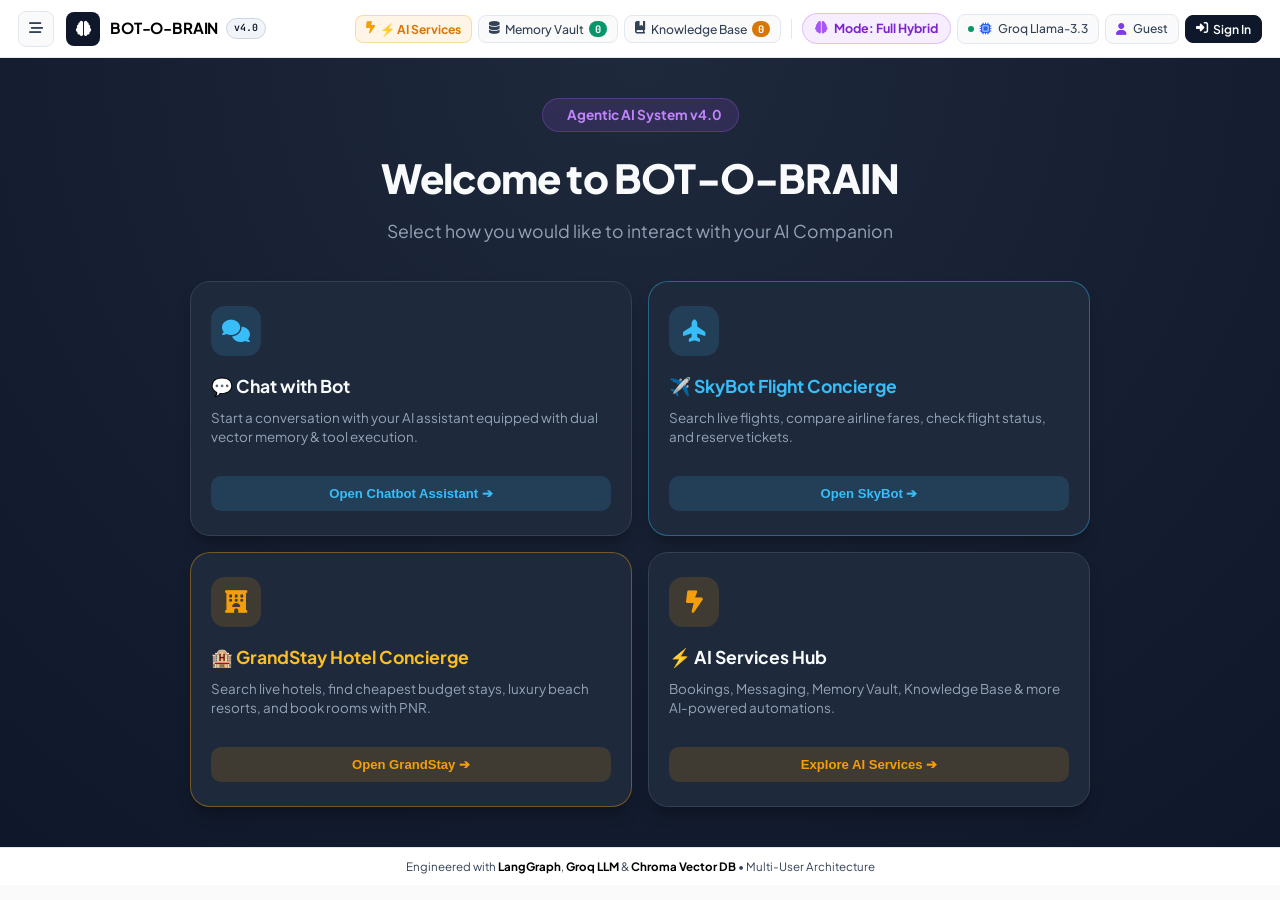
==== static/index.html @ d0cac5ae "Initial commit: BOT-O-BRAIN Stateful Dual-Memory AI & SkyBot Suite" ====
<!DOCTYPE html>
<html lang="en">
<head>
    <meta charset="UTF-8">
    <meta name="viewport" content="width=device-width, initial-scale=1.0">
    <title>BOT-O-BRAIN — AI Memory Companion</title>
    <meta name="description" content="A minimal, stateful AI memory assistant featuring dual-memory vector recall, document RAG knowledge base, and secure multi-user authentication.">
    <!-- Google Fonts: Plus Jakarta Sans & JetBrains Mono -->
    <link rel="preconnect" href="https://fonts.googleapis.com">
    <link rel="preconnect" href="https://fonts.gstatic.com" crossorigin>
    <link href="https://fonts.googleapis.com/css2?family=Inter:wght@300;400;500;600;700;800&family=JetBrains+Mono:wght@400;500;600&family=Plus+Jakarta+Sans:wght@300;400;500;600;700;800&display=swap" rel="stylesheet">
    <!-- FontAwesome Icons -->
    <link rel="stylesheet" href="https://cdnjs.cloudflare.com/ajax/libs/font-awesome/6.5.1/css/all.min.css">
    <!-- Custom CSS -->
    <link rel="stylesheet" href="/static/style.css?v=22.0.0">
</head>

<body>

    <!-- TOP NAVBAR -->
    <header class="navbar" id="navbar">
        <div class="nav-left">
            <button class="nav-icon-btn" id="toggleSidebarBtn" title="Toggle Sidebar">
                <i class="fa-solid fa-bars-staggered"></i>
            </button>
            <div class="logo-group" onclick="showWelcomeHero()" style="cursor: pointer;">
                <div class="logo-icon">
                    <i class="fa-solid fa-brain"></i>
                </div>
                <div class="logo-text">
                    <h1>BOT-O-BRAIN <span class="tag-badge">v4.0</span></h1>
                </div>
            </div>
        </div>

        <div class="nav-controls">
            <button class="nav-btn btn-services" id="toggleServicesBtn" onclick="openServicesModal()" title="AI Services Hub">
                <i class="fa-solid fa-bolt-lightning" style="color: #f59e0b;"></i>
                <span class="nav-btn-label">⚡ AI Services</span>
            </button>

            <button class="nav-btn btn-vault" id="toggleVaultBtn" title="Memory Vault">
                <i class="fa-solid fa-database"></i>
                <span class="nav-btn-label">Memory Vault</span>
                <span class="nav-badge badge-emerald" id="vaultBadge">0</span>
            </button>
            <button class="nav-btn btn-rag" id="toggleRagBtn" title="Knowledge Base">
                <i class="fa-solid fa-book-bookmark"></i>
                <span class="nav-btn-label">Knowledge Base</span>
                <span class="nav-badge badge-amber" id="ragBadge">0</span>
            </button>


            <div class="nav-separator"></div>

            <!-- Chat Mode Selector Chip -->
            <div class="mode-toggle-chip" id="modeToggleChip" onclick="toggleChatMode()" title="Click to cycle Chat Mode (Full Hybrid vs Pure Memory vs RAG DB)">
                <i class="fa-solid fa-brain" id="modeIcon" style="color: #a855f7;"></i>
                <span id="modeLabel">Mode: Full Hybrid</span>
            </div>


            <div class="model-chip" id="modelChip">
                <span class="pulse-dot"></span>
                <i class="fa-solid fa-microchip"></i>
                <span id="modelName">Groq Llama-3.3</span>
            </div>


            <!-- User Auth Controls -->
            <div class="user-chip" id="userPill">
                <i class="fa-solid fa-user"></i>
                <span id="usernameDisplay">Guest</span>
            </div>
            <button class="nav-btn nav-btn-accent" id="authBtn" title="Sign In">
                <i class="fa-solid fa-right-to-bracket"></i>
                <span class="nav-btn-label">Sign In</span>
            </button>
            <button class="nav-btn nav-btn-danger hidden" id="logoutBtn" title="Sign Out">
                <i class="fa-solid fa-right-from-bracket"></i>
                <span class="nav-btn-label">Sign Out</span>
            </button>
        </div>
    </header>

    <!-- WELCOME LANDING HUB HERO (DEFAULT HOME PAGE) -->
    <div class="welcome-hero-container" id="welcomeHero">
        <div class="welcome-hero-card">
            <div class="welcome-badge">
                <i class="fa-solid fa-sparkles"></i> Agentic AI System v4.0
            </div>
            <h1>Welcome to BOT-O-BRAIN</h1>
            <p>Select how you would like to interact with your AI Companion</p>

            <div class="hero-options-grid">
                <!-- Option 1: Chat with Bot -->
                <div class="hero-option-card hero-card-chat" onclick="openChatSection()">
                    <div class="hero-card-icon">
                        <i class="fa-solid fa-comments"></i>
                    </div>
                    <h3>💬 Chat with Bot</h3>
                    <p>Start a conversation with your AI assistant equipped with dual vector memory &amp; tool execution.</p>
                    <button type="button" class="btn-hero-action btn-hero-chat" onclick="event.stopPropagation(); openChatSection();">Open Chatbot Assistant ➔</button>
                </div>

                <!-- Option 2: SkyBot Flight Concierge -->
                <div class="hero-option-card hero-card-sky" style="border-color: rgba(56, 189, 248, 0.4);" onclick="openFlightBot()">
                    <div class="hero-card-icon" style="background: rgba(56, 189, 248, 0.15); color: #38bdf8;">
                        <i class="fa-solid fa-plane-up"></i>
                    </div>
                    <h3 style="color: #38bdf8;">✈️ SkyBot Flight Concierge</h3>
                    <p>Search live flights, compare airline fares, check flight status, and reserve tickets.</p>
                    <button type="button" class="btn-hero-action" style="background: rgba(56, 189, 248, 0.15); color: #38bdf8;" onclick="event.stopPropagation(); openFlightBot();">Open SkyBot ➔</button>
                </div>

                <!-- Option 3: GrandStay Hotel Concierge -->
                <div class="hero-option-card hero-card-hotel" style="border-color: rgba(245, 158, 11, 0.4);" onclick="openHotelBot()">
                    <div class="hero-card-icon" style="background: rgba(245, 158, 11, 0.15); color: #f59e0b;">
                        <i class="fa-solid fa-hotel"></i>
                    </div>
                    <h3 style="color: #fbbf24;">🏨 GrandStay Hotel Concierge</h3>
                    <p>Search live hotels, find cheapest budget stays, luxury beach resorts, and book rooms with PNR.</p>
                    <button type="button" class="btn-hero-action" style="background: rgba(245, 158, 11, 0.15); color: #f59e0b;" onclick="event.stopPropagation(); openHotelBot();">Open GrandStay ➔</button>
                </div>

                <!-- Option 4: AI Services Hub -->
                <div class="hero-option-card hero-card-services" onclick="openServicesModal()">
                    <div class="hero-card-icon">
                        <i class="fa-solid fa-bolt-lightning"></i>
                    </div>
                    <h3>⚡ AI Services Hub</h3>
                    <p>Bookings, Messaging, Memory Vault, Knowledge Base &amp; more AI-powered automations.</p>
                    <button type="button" class="btn-hero-action btn-hero-services" onclick="event.stopPropagation(); openServicesModal();">Explore AI Services ➔</button>
                </div>

            </div>
        </div>
    </div>

    <!-- MAIN APP LAYOUT (Initially hidden until a view is opened) -->
    <div class="app-layout hidden" id="appLayout">




        <!-- LEFT SIDEBAR -->
        <aside class="sidebar" id="chatSidebar">
            <div class="sidebar-header">
                <button class="btn-new-chat" id="newChatSidebarBtn">
                    <i class="fa-solid fa-plus"></i> New Chat
                </button>
            </div>

            <div class="sidebar-search">
                <i class="fa-solid fa-magnifying-glass"></i>
                <input type="text" id="sessionSearchInput" placeholder="Search conversations...">
            </div>

            <div class="session-history-list" id="sessionHistoryList">
                <div class="history-group" id="groupToday">
                    <div class="group-label">Today</div>
                    <div class="group-items" id="itemsToday"></div>
                </div>
                <div class="history-group" id="groupYesterday">
                    <div class="group-label">Yesterday</div>
                    <div class="group-items" id="itemsYesterday"></div>
                </div>
                <div class="history-group" id="groupPrevious7">
                    <div class="group-label">Previous 7 Days</div>
                    <div class="group-items" id="itemsPrevious7"></div>
                </div>
                <div class="history-group" id="groupOlder">
                    <div class="group-label">Older</div>
                    <div class="group-items" id="itemsOlder"></div>
                </div>

                <div class="empty-history hidden" id="emptyHistory">
                    <i class="fa-regular fa-comments"></i>
                    <p>No chat history</p>
                </div>
            </div>
        </aside>

        <!-- MAIN DASHBOARD -->
        <main class="dashboard-grid chat-hero-mode" id="dashboardGrid">

            <!-- MAIN CHAT CARD -->
            <section class="card chat-card" style="position: relative; overflow: hidden;">
                <div class="card-header">

                    <div class="header-left">
                        <div class="mascot-avatar" id="mascotAvatar">
                            <span id="mascotFace"><i class="fa-solid fa-robot"></i></span>
                        </div>
                        <div class="mascot-info">
                            <h2 id="currentChatTitle">New Chat <span class="status-dot"></span></h2>
                            <p id="mascotStatus">Ready to assist</p>
                        </div>
                    </div>
                    <div class="header-actions">
                        <button class="header-pill-btn pill-emerald" id="quickVaultBtn">
                            <i class="fa-solid fa-database"></i> <span id="quickVaultCount">0</span> memories
                        </button>
                        <button class="header-pill-btn pill-purple" id="quickFlowBtn">
                            <i class="fa-solid fa-route"></i> Pipeline
                        </button>
                        <div class="header-thread-id">
                            <span id="threadIdDisplay">session-new</span>
                        </div>
                    </div>
                </div>

                <!-- MESSAGES CONTAINER -->
                <div class="chat-messages" id="chatMessages">

                    <div class="messages-inner" id="messagesInner">
                        <div class="msg bot-msg animate-in">
                            <div class="msg-avatar"><i class="fa-solid fa-robot"></i></div>
                            <div class="msg-bubble">
                                <span class="speaker-name">BOT-O-BRAIN</span>
                                <p>Welcome! I'm your AI companion with <strong>persistent dual-memory</strong>. Share facts, upload documents, or ask questions — I'll remember context across sessions.</p>
                                <small class="hint-text"><i class="fa-solid fa-shield-halved"></i> Sign in to unlock private multi-tenant memory vault isolation.</small>
                            </div>
                        </div>
                    </div>
                </div>

                <!-- QUICK PROMPTS -->
                <div class="quick-prompts">
                    <div class="quick-prompts-inner">
                        <span class="prompt-chip chip-emerald" data-prompt="Hi! My name is Priyanshu, I am 22 years old."><i class="fa-solid fa-user"></i> Tell me your name</span>
                        <span class="prompt-chip chip-purple" data-prompt="My goal is to become a software architect!"><i class="fa-solid fa-bullseye"></i> Share a career goal</span>
                        <span class="prompt-chip chip-amber" data-prompt="What are all the facts you remember about me?"><i class="fa-solid fa-brain"></i> What do you remember?</span>
                    </div>
                </div>

                <!-- CHAT INPUT FORM -->
                <form class="chat-input-form" id="chatForm">
                    <input type="file" id="fileInput" accept="image/*,.pdf,.txt,.md,.csv,.json,.py" class="hidden">
                    <div class="attachment-preview-bar hidden" id="attachmentPreviewBar"></div>
                    <div class="chat-input-inner">
                        <div class="input-box-wrapper">
                            <button type="button" class="btn-attach" id="attachBtn" title="Attach image or document">
                                <i class="fa-solid fa-paperclip"></i>
                            </button>
                            <textarea id="userInput" placeholder="Ask anything or share facts to remember..." rows="1" autocomplete="off"></textarea>
                            <button type="submit" class="btn-send" id="sendBtn" title="Send message">
                                <i class="fa-solid fa-arrow-up"></i>
                            </button>
                        </div>
                    </div>
                </form>
            </section>

            <!-- PANEL 1: MEMORY VAULT -->
            <section class="card vault-card panel-drawer hidden" id="vaultPanel">
                <div class="card-header border-bottom">
                    <div class="title-with-icon">
                        <span class="header-icon icon-emerald"><i class="fa-solid fa-database"></i></span>
                        <div>
                            <h2>Memory Vault</h2>
                            <p>Vector stored user facts (Chroma DB)</p>
                        </div>
                    </div>
                    <div class="panel-header-right">
                        <div class="badge-count count-emerald" id="memoryCountBadge">0 Facts</div>
                        <button class="close-panel-btn" id="closeVaultBtn" title="Close">
                            <i class="fa-solid fa-xmark"></i>
                        </button>
                    </div>
                </div>

                <div class="add-memory-box">
                    <input type="text" id="customMemoryInput" placeholder="Add fact manually (e.g. 'Likes Python & FastAPI')...">
                    <button class="btn-action btn-action-emerald" id="addMemoryBtn">
                        <i class="fa-solid fa-plus"></i> Add Fact
                    </button>
                </div>

                <div class="search-bar">
                    <i class="fa-solid fa-magnifying-glass"></i>
                    <input type="text" id="memorySearchInput" placeholder="Search memories...">
                </div>

                <div class="memory-grid" id="memoryGrid">
                    <div class="empty-state">
                        <div class="empty-icon"><i class="fa-solid fa-folder-open"></i></div>
                        <p>No saved memories</p>
                        <small>Chat with the bot to automatically store long-term facts.</small>
                    </div>
                </div>
            </section>

            <!-- PANEL 2: PIPELINE FLOW -->
            <section class="card flow-card panel-drawer hidden" id="flowPanel">
                <div class="card-header border-bottom">
                    <div class="title-with-icon">
                        <span class="header-icon icon-purple"><i class="fa-solid fa-route"></i></span>
                        <div>
                            <h2>LangGraph Pipeline</h2>
                            <p>Execution turn-by-turn workflow</p>
                        </div>
                    </div>
                    <button class="close-panel-btn" id="closeFlowBtn" title="Close">
                        <i class="fa-solid fa-xmark"></i>
                    </button>
                </div>

                <div class="flow-pipeline" id="flowPipeline">
                    <div class="flow-step" id="step1">
                        <div class="step-badge">01</div>
                        <div class="step-content">
                            <div class="step-icon"><i class="fa-solid fa-terminal"></i></div>
                            <div class="step-text">
                                <h3>User Input</h3>
                                <p>Captures prompt and attachments</p>
                            </div>
                        </div>
                    </div>
                    <div class="flow-connector"><div class="connector-line"></div></div>

                    <div class="flow-step" id="step2">
                        <div class="step-badge">02</div>
                        <div class="step-content">
                            <div class="step-icon"><i class="fa-solid fa-magnifying-glass"></i></div>
                            <div class="step-text">
                                <h3>Chroma Vector Search</h3>
                                <p>Similarity retrieval (top k=4)</p>
                            </div>
                        </div>
                        <div class="step-pill hidden" id="retrievedPill">
                            <i class="fa-solid fa-brain"></i> <span id="retrievedText">0 memories recalled</span>
                        </div>
                    </div>
                    <div class="flow-connector"><div class="connector-line"></div></div>

                    <div class="flow-step" id="step3">
                        <div class="step-badge">03</div>
                        <div class="step-content">
                            <div class="step-icon"><i class="fa-solid fa-microchip"></i></div>
                            <div class="step-text">
                                <h3>LLM Synthesis</h3>
                                <p>Context-enhanced response output</p>
                            </div>
                        </div>
                    </div>
                    <div class="flow-connector"><div class="connector-line"></div></div>

                    <div class="flow-step" id="step4">
                        <div class="step-badge">04</div>
                        <div class="step-content">
                            <div class="step-icon"><i class="fa-solid fa-floppy-disk"></i></div>
                            <div class="step-text">
                                <h3>Extract & Save Facts</h3>
                                <p>Persists extracted user facts</p>
                            </div>
                        </div>
                        <div class="step-pill hidden" id="extractedPill">
                            <i class="fa-solid fa-sparkles"></i> <span id="extractedText">0 facts saved</span>
                        </div>
                    </div>
                </div>
            </section>

            <!-- PANEL 3: RAG KNOWLEDGE BASE -->
            <section class="card rag-card panel-drawer hidden" id="ragPanel">
                <div class="card-header border-bottom">
                    <div class="title-with-icon">
                        <span class="header-icon icon-amber"><i class="fa-solid fa-book-bookmark"></i></span>
                        <div>
                            <h2>Knowledge Base RAG</h2>
                            <p>Ingest PDFs, text files & datasets</p>
                        </div>
                    </div>
                    <div class="panel-header-right">
                        <div class="badge-count count-amber" id="ragChunkBadge">0 Files</div>
                        <button class="close-panel-btn" id="closeRagBtn" title="Close">
                            <i class="fa-solid fa-xmark"></i>
                        </button>
                    </div>
                </div>

                <div class="rag-drop-box" id="ragDropBox">
                    <input type="file" id="ragFileInput" accept=".pdf,.txt,.csv,.md,.json,.py,.docx" multiple class="hidden">
                    <i class="fa-solid fa-cloud-arrow-up light-upload-icon"></i>
                    <p><strong>Upload Knowledge Files</strong></p>
                    <small>Supports PDFs, TXT, CSV, Markdown, Code & Datasets</small>
                </div>

                <div class="search-bar">
                    <i class="fa-solid fa-magnifying-glass"></i>
                    <input type="text" id="ragSearchInput" placeholder="Search ingested files...">
                </div>

                <div class="memory-list rag-doc-list" id="ragDocList">
                    <div class="empty-state"><p>No knowledge base files ingested yet.</p></div>
                </div>
            </section>

        </main>
    </div>

    <!-- ============================================================
         SKYBOT — Standalone Flight AI Assistant.
         This is a dedicated service view under AI Services, entirely
         separate from the general chatbot above: its own sidebar, its
         own message list, its own session — never the same DOM/state
         as "Chat with Bot".
         ============================================================ -->
    <div class="app-layout hidden" id="skyBotLayout">

        <!-- SKYBOT SIDEBAR -->
        <aside class="sidebar sky-sidebar-standalone" id="skySidebar">
            <div class="sidebar-header">
                <button class="btn-new-chat" id="skyNewSearchBtn">
                    <i class="fa-solid fa-plus"></i> New Search
                </button>
            </div>

            <div class="sky-sidebar-flight" id="skySidebarContent">
                <div class="sky-sidebar-heading"><i class="fa-solid fa-clock-rotate-left"></i> Recent Searches</div>
                <div class="sky-recent-list" id="skyRecentSearches">
                    <div class="sky-empty-mini">No recent searches yet</div>
                </div>

                <div class="sky-sidebar-heading"><i class="fa-solid fa-star"></i> Popular Destinations</div>
                <div class="sky-dest-grid" id="skyPopularDest">
                    <div class="sky-dest-chip" data-orig="Delhi" data-dest="Goa"><i class="fa-solid fa-umbrella-beach"></i> Goa</div>
                    <div class="sky-dest-chip" data-orig="Delhi" data-dest="Bengaluru"><i class="fa-solid fa-city"></i> Bengaluru</div>
                    <div class="sky-dest-chip" data-orig="Mumbai" data-dest="Jaipur"><i class="fa-solid fa-chess-rook"></i> Jaipur</div>
                    <div class="sky-dest-chip" data-orig="Delhi" data-dest="Kolkata"><i class="fa-solid fa-landmark"></i> Kolkata</div>
                </div>

                <div class="sky-sidebar-heading"><i class="fa-solid fa-thumbtack"></i> Pinned Flights</div>
                <div class="sky-pinned-list" id="skyPinnedFlights">
                    <div class="sky-empty-mini">Pin a flight from search results</div>
                </div>
            </div>
        </aside>

        <!-- SKYBOT MAIN PANEL -->
        <main class="dashboard-grid chat-hero-mode">
            <section class="card chat-card sky-standalone-card" style="position: relative; overflow: hidden;">

                <div class="card-header">
                    <div class="header-left">
                        <div class="mascot-avatar sky-mascot-avatar">
                            <i class="fa-solid fa-plane-up"></i>
                        </div>
                        <div class="mascot-info">
                            <h2>SkyBot <span class="status-dot"></span></h2>
                            <p>Live Flight Radar &amp; Google Flights Search Active</p>
                        </div>
                    </div>
                    <div class="header-actions">
                        <button class="header-pill-btn" onclick="window.closeSkyBot();">
                            <i class="fa-solid fa-arrow-left"></i> Main Hub
                        </button>
                    </div>
                </div>

                <!-- SKYBOT COCKPIT — search panel, quick actions -->
                <div class="sky-cockpit" id="skyCockpitPanel">
                    <div class="sky-bg-fx">
                        <div class="sky-cloud c1"><i class="fa-solid fa-cloud"></i></div>
                        <div class="sky-cloud c2"><i class="fa-solid fa-cloud"></i></div>
                    </div>

                    <div class="sky-topbar">
                        <button type="button" class="sky-hub-btn" id="skyCollapseToggleBtn" title="Collapse / expand cockpit" onclick="window.toggleSkyCockpit()">
                            <i class="fa-solid fa-chevron-up" id="skyCollapseIcon"></i>
                        </button>
                    </div>

                    <div class="sky-title-block">
                        <h1><i class="fa-solid fa-plane-up"></i> SKYBOT</h1>
                        <p class="sky-role">AI Flight Concierge</p>
                        <p class="sky-tagline">"Powered by Live Google Flights"</p>
                    </div>

                    <div class="sky-search-panel">
                        <div class="sky-search-row">
                            <div class="sky-field">
                                <label>FROM</label>
                                <div class="sky-input-group">
                                    <i class="fa-solid fa-plane-departure"></i>
                                    <input type="text" id="fbOrigin" list="skyAirportList" placeholder="Delhi" value="Delhi">
                                </div>
                            </div>

                            <button type="button" class="sky-swap-btn" id="skySwapBtn" title="Swap origin & destination">
                                <i class="fa-solid fa-right-left"></i>
                            </button>

                            <div class="sky-field">
                                <label>TO</label>
                                <div class="sky-input-group">
                                    <i class="fa-solid fa-plane-arrival"></i>
                                    <input type="text" id="fbDest" list="skyAirportList" placeholder="Mumbai" value="Mumbai">
                                </div>
                            </div>

                            <div class="sky-field sky-field-date">
                                <label>DATE</label>
                                <div class="sky-input-group">
                                    <i class="fa-solid fa-calendar-days"></i>
                                    <input type="date" id="fbDate" value="2026-07-26">
                                </div>
                            </div>

                            <div class="sky-field sky-field-tiny">
                                <label>PASSENGERS</label>
                                <div class="sky-input-group">
                                    <i class="fa-solid fa-user-group"></i>
                                    <input type="number" id="fbPax" min="1" max="9" value="1">
                                </div>
                            </div>

                            <div class="sky-field sky-field-narrow">
                                <label>CLASS</label>
                                <div class="sky-input-group">
                                    <i class="fa-solid fa-chair"></i>
                                    <select id="fbClass">
                                        <option value="Economy">Economy</option>
                                        <option value="Business">Business</option>
                                        <option value="First">First</option>
                                    </select>
                                </div>
                            </div>

                            <button type="button" class="btn-search-flights-premium" id="skySearchBtn" onclick="runRouteSearchWidget()">
                                <i class="fa-solid fa-paper-plane"></i> Search Flights
                            </button>
                        </div>

                        <datalist id="skyAirportList">
                            <option value="Delhi"><option value="Mumbai"><option value="Bengaluru">
                            <option value="Goa"><option value="Hyderabad"><option value="Kolkata">
                            <option value="Chennai"><option value="Pune"><option value="Jaipur"><option value="Ahmedabad">
                        </datalist>
                    </div>

                    <div class="sky-quick-actions-row" id="skyQuickActionsRow">
                        <div class="sky-action-card" onclick="window.runRouteSearchWidget()"><div class="sky-action-card-icon"><i class="fa-solid fa-magnifying-glass"></i></div><span>Search Flights</span></div>
                        <div class="sky-action-card" data-prompt="Help me book a flight ticket"><div class="sky-action-card-icon"><i class="fa-solid fa-ticket"></i></div><span>Book Flight</span></div>
                        <div class="sky-action-card" data-prompt="Check my flight status"><div class="sky-action-card-icon"><i class="fa-solid fa-plane-circle-check"></i></div><span>Flight Status</span></div>
                        <div class="sky-action-card" data-prompt="Check reservation status for my flight PNR"><div class="sky-action-card-icon"><i class="fa-solid fa-barcode"></i></div><span>PNR Status</span></div>
                    </div>
                </div>

                <!-- SKYBOT MESSAGES -->
                <div class="chat-messages" id="skyChatMessages">
                    <div class="messages-inner" id="skyMessagesInner"></div>
                </div>

                <!-- SKYBOT INPUT FORM -->
                <form class="chat-input-form" id="skyChatForm">
                    <div class="chat-input-inner">
                        <div class="input-box-wrapper">
                            <textarea id="skyUserInput" placeholder="Ask SkyBot about flights, fares, or bookings..." rows="1" autocomplete="off"></textarea>
                            <button type="submit" class="btn-send" id="skySendBtn" title="Send message">
                                <i class="fa-solid fa-arrow-up"></i>
                            </button>
                        </div>
                    </div>
                </form>
            </section>
        </main>
    </div>

    <!-- ============================================================
         GRANDSTAY — Standalone Luxury Hotel AI Concierge
         ============================================================ -->
    <div class="app-layout hidden" id="hotelBotLayout">

        <!-- GRANDSTAY SIDEBAR -->
        <aside class="sidebar hotel-sidebar-standalone" id="hotelSidebar">
            <div class="sidebar-header">
                <button class="btn-new-chat hotel-new-btn" id="hotelNewSearchBtn" onclick="window.openHotelBot();">
                    <i class="fa-solid fa-plus"></i> New Hotel Search
                </button>
            </div>

            <div class="sky-sidebar-flight" id="hotelSidebarContent">
                <div class="sky-sidebar-heading" style="color: #f59e0b;"><i class="fa-solid fa-hotel"></i> Featured Cities</div>
                <div class="sky-dest-grid" id="hotelPopularDest">
                    <div class="sky-dest-chip hotel-dest-chip" onclick="window.setHotelCity('Goa')"><i class="fa-solid fa-umbrella-beach"></i> Goa</div>
                    <div class="sky-dest-chip hotel-dest-chip" onclick="window.setHotelCity('Delhi')"><i class="fa-solid fa-landmark"></i> Delhi</div>
                    <div class="sky-dest-chip hotel-dest-chip" onclick="window.setHotelCity('Mumbai')"><i class="fa-solid fa-city"></i> Mumbai</div>
                    <div class="sky-dest-chip hotel-dest-chip" onclick="window.setHotelCity('Jaipur')"><i class="fa-solid fa-chess-rook"></i> Jaipur</div>
                    <div class="sky-dest-chip hotel-dest-chip" onclick="window.setHotelCity('Udaipur')"><i class="fa-solid fa-water"></i> Udaipur</div>
                </div>

                <div class="sky-sidebar-heading" style="color: #f59e0b;"><i class="fa-solid fa-tags"></i> Quick Filters</div>
                <div class="sky-pinned-list">
                    <div class="sky-dest-chip hotel-dest-chip" style="width: 100%; margin-bottom: 6px;" onclick="window.sendHotelPrompt('Show me the cheapest budget hotels in Delhi')">
                        💰 Cheapest Hotels
                    </div>
                    <div class="sky-dest-chip hotel-dest-chip" style="width: 100%; margin-bottom: 6px;" onclick="window.sendHotelPrompt('Show me luxury 5-star resorts in Goa with beach access')">
                        👑 5-Star Beach Resorts
                    </div>
                    <div class="sky-dest-chip hotel-dest-chip" style="width: 100%;" onclick="window.sendHotelPrompt('Check my hotel PNR booking status')">
                        📌 Check Hotel PNR
                    </div>
                </div>
            </div>
        </aside>

        <!-- GRANDSTAY MAIN PANEL -->
        <main class="dashboard-grid chat-hero-mode">
            <section class="card chat-card hotel-standalone-card" style="position: relative; overflow: hidden;">

                <div class="card-header hotel-header-bg">
                    <div class="header-left">
                        <div class="mascot-avatar hotel-mascot-avatar">
                            <i class="fa-solid fa-bell-concierge"></i>
                        </div>
                        <div class="mascot-info">
                            <h2 style="color: #fbbf24;">GrandStay <span class="status-dot"></span></h2>
                            <p>Luxury Hotel Concierge &amp; Room Booking Engine</p>
                        </div>
                    </div>
                    <div class="header-actions">
                        <button class="header-pill-btn hotel-pill-btn" onclick="window.closeHotelBot();">
                            <i class="fa-solid fa-arrow-left"></i> Main Hub
                        </button>
                    </div>
                </div>

                <!-- GRANDSTAY COCKPIT PANEL -->
                <div class="sky-cockpit hotel-cockpit-theme" id="hotelCockpitPanel">
                    <button class="sky-cockpit-toggle" id="hotelCollapseToggleBtn" onclick="window.toggleHotelCockpit()" title="Toggle Search Cockpit">
                        <i class="fa-solid fa-chevron-up" id="hotelCollapseIcon"></i>
                    </button>

                    <div class="sky-title-block">
                        <h1 style="color: #f59e0b;"><i class="fa-solid fa-hotel"></i> GRANDSTAY</h1>
                        <p class="sky-role" style="color: #fbbf24;">AI Luxury Hotel Concierge</p>
                        <p class="sky-tagline">"Live Internet Hotel Search &amp; Room Reservations"</p>
                    </div>


                    <div class="sky-search-panel hotel-search-theme">
                        <div class="sky-search-row">
                            <div class="sky-field">
                                <label>DESTINATION CITY</label>
                                <div class="sky-input-group">
                                    <i class="fa-solid fa-location-dot" style="color: #f59e0b;"></i>
                                    <input type="text" id="hbCity" list="hotelCityList" placeholder="Delhi" value="Delhi">
                                </div>
                            </div>

                            <div class="sky-field sky-field-date">
                                <label>CHECK-IN</label>
                                <div class="sky-input-group">
                                    <i class="fa-solid fa-calendar-check" style="color: #f59e0b;"></i>
                                    <input type="text" id="hbCheckIn" placeholder="Tomorrow" value="Tomorrow">
                                </div>
                            </div>

                            <div class="sky-field sky-field-narrow">
                                <label>CATEGORY / SORT</label>
                                <div class="sky-input-group">
                                    <i class="fa-solid fa-filter" style="color: #f59e0b;"></i>
                                    <select id="hbSort">
                                        <option value="cheapest">💰 Cheapest / Budget</option>
                                        <option value="luxury">👑 Luxury 5-Star</option>
                                        <option value="default">⭐ Top Rated</option>
                                    </select>
                                </div>
                            </div>

                            <button type="button" class="btn-search-hotels-gold" id="hotelSearchBtn" onclick="window.runHotelSearchWidget()">
                                <i class="fa-solid fa-magnifying-glass"></i> Search Hotels
                            </button>
                        </div>

                        <datalist id="hotelCityList">
                            <option value="Delhi"><option value="Goa"><option value="Mumbai">
                            <option value="Jaipur"><option value="Udaipur"><option value="Bengaluru">
                            <option value="Shimla"><option value="Manali">
                        </datalist>
                    </div>

                    <div class="sky-quick-actions-row" id="hotelQuickActionsRow">
                        <div class="sky-action-card hotel-action-card" onclick="window.runHotelSearchWidget()"><div class="sky-action-card-icon" style="background: rgba(245, 158, 11, 0.2); color: #f59e0b;"><i class="fa-solid fa-magnifying-glass"></i></div><span>Find Hotels</span></div>
                        <div class="sky-action-card hotel-action-card" onclick="window.sendHotelPrompt('Show cheapest hotels in Delhi')"><div class="sky-action-card-icon" style="background: rgba(245, 158, 11, 0.2); color: #f59e0b;"><i class="fa-solid fa-coins"></i></div><span>Cheapest Hotels</span></div>
                        <div class="sky-action-card hotel-action-card" onclick="window.sendHotelPrompt('Book a room for me in Delhi')"><div class="sky-action-card-icon" style="background: rgba(245, 158, 11, 0.2); color: #f59e0b;"><i class="fa-solid fa-bed"></i></div><span>Book Room</span></div>
                        <div class="sky-action-card hotel-action-card" onclick="window.sendHotelPrompt('Check my hotel reservation status')"><div class="sky-action-card-icon" style="background: rgba(245, 158, 11, 0.2); color: #f59e0b;"><i class="fa-solid fa-receipt"></i></div><span>PNR Status</span></div>
                    </div>
                </div>

                <!-- GRANDSTAY MESSAGES -->
                <div class="chat-messages" id="hotelChatMessages">
                    <div class="messages-inner" id="hotelMessagesInner"></div>
                </div>

                <!-- GRANDSTAY INPUT FORM -->
                <form class="chat-input-form" id="hotelChatForm">
                    <div class="chat-input-inner">
                        <div class="input-box-wrapper">
                            <textarea id="hotelUserInput" placeholder="Ask GrandStay about hotels, room rates, or reservations..." rows="1" autocomplete="off"></textarea>
                            <button type="submit" class="btn-send hotel-send-btn" id="hotelSendBtn" title="Send message">
                                <i class="fa-solid fa-arrow-up"></i>
                            </button>
                        </div>
                    </div>
                </form>
            </section>
        </main>
    </div>

    <!-- SIGN IN MODAL -->
    <div class="modal-overlay hidden" id="authModal">
        <div class="auth-modal-card">
            <button class="modal-close-btn" id="closeAuthModal">
                <i class="fa-solid fa-xmark"></i>
            </button>

            <div class="auth-header">
                <div class="auth-logo"><i class="fa-solid fa-brain"></i></div>
                <h2 id="authModalTitle">Sign In</h2>
                <p id="authModalSubtitle">Sign in or create an account to access private memories.</p>
            </div>

            <!-- Tab Switcher -->
            <div class="auth-tabs" id="authTabs">
                <button type="button" class="auth-tab active" id="tabLogin">Sign In</button>
                <button type="button" class="auth-tab" id="tabSignup">Create Account</button>
            </div>

            <!-- Auth Form -->
            <form class="auth-form" id="authForm">
                <div class="auth-input-group signup-only hidden" id="groupFullName">
                    <label for="authFullName">Full Name</label>
                    <div class="auth-input-wrapper">
                        <i class="fa-solid fa-id-card"></i>
                        <input type="text" id="authFullName" placeholder="Priyanshu Kumar">
                    </div>
                </div>
                <div class="auth-input-group signup-only hidden" id="groupEmail">
                    <label for="authEmail">Email Address</label>
                    <div class="auth-input-wrapper">
                        <i class="fa-solid fa-envelope"></i>
                        <input type="email" id="authEmail" placeholder="priyanshu@example.com">
                    </div>
                </div>
                <div class="auth-input-group login-only" id="groupLoginIdentifier">
                    <label for="authLoginIdentifier">Email or Username</label>
                    <div class="auth-input-wrapper">
                        <i class="fa-solid fa-at"></i>
                        <input type="text" id="authLoginIdentifier" placeholder="Email or username">
                    </div>
                </div>
                <div class="auth-input-group signup-only hidden" id="groupUsername">
                    <label for="authUsername">Username</label>
                    <div class="auth-input-wrapper">
                        <i class="fa-solid fa-user"></i>
                        <input type="text" id="authUsername" placeholder="priyanshu">
                    </div>
                </div>
                <div class="auth-input-group">
                    <label for="authPassword">Password</label>
                    <div class="auth-input-wrapper">
                        <i class="fa-solid fa-lock"></i>
                        <input type="password" id="authPassword" placeholder="Minimum 6 characters">
                    </div>
                </div>
                <div class="auth-input-group signup-only hidden" id="groupConfirmPassword">
                    <label for="authConfirmPassword">Confirm Password</label>
                    <div class="auth-input-wrapper">
                        <i class="fa-solid fa-key"></i>
                        <input type="password" id="authConfirmPassword" placeholder="Re-enter password">
                    </div>
                </div>

                <div class="auth-error-badge hidden" id="authErrorMsg"></div>

                <button type="submit" class="btn-auth-submit" id="authSubmitBtn">
                    Sign In
                </button>
            </form>

            <!-- OTP View -->
            <div class="otp-container hidden" id="otpView">
                <div class="otp-banner" id="otpNoticeBanner">
                    <i class="fa-solid fa-paper-plane"></i>
                    <div>
                        <strong>Verification Code Sent</strong>
                        <p id="otpNoticeText">Check your email for the 6-digit OTP code.</p>
                    </div>
                </div>

                <form class="auth-form" id="otpForm">
                    <div class="auth-input-group">
                        <label for="authOtpCode">6-Digit Verification Code</label>
                        <div class="auth-input-wrapper">
                            <i class="fa-solid fa-hashtag"></i>
                            <input type="text" id="authOtpCode" placeholder="000000" required maxlength="6" class="otp-input">
                        </div>
                    </div>

                    <div class="auth-error-badge hidden" id="otpErrorMsg"></div>

                    <button type="submit" class="btn-auth-submit" id="otpSubmitBtn">
                        <i class="fa-solid fa-check-double"></i> Verify Account
                    </button>
                </form>

                <div class="otp-footer">
                    <span>Didn't receive code?</span>
                    <button class="btn-link" id="resendOtpBtn">Resend OTP</button>
                </div>
            </div>
        </div>
    </div>

    <!-- AI SERVICES HUB POPUP MODAL -->
    <div class="modal-overlay hidden" id="servicesModal">
        <div class="modal-card services-modal-card">
            <button class="btn-modal-close" id="closeServicesModalBtn" onclick="window.closeServicesModal()">
                <i class="fa-solid fa-xmark"></i>
            </button>
            
            <div class="services-modal-header">
                <div class="services-icon-badge">
                    <i class="fa-solid fa-bolt-lightning"></i>
                </div>
                <h2>BOT-O-BRAIN AI Services Hub</h2>
                <p>Select a category to explore automated AI services</p>
            </div>

            <!-- TOP-LEVEL CATEGORIES GRID -->
            <div class="service-categories-grid" id="serviceCategoriesGrid">
                <!-- Category 1: Bookings & Reservations -->
                <div class="category-card" onclick="openServiceCategory('bookings')">
                    <div class="category-card-head">
                        <div class="category-icon-badge" style="background: rgba(56, 189, 248, 0.15); color: #38bdf8;">
                            <i class="fa-solid fa-ticket-simple"></i>
                        </div>
                        <span class="category-badge badge-blue">3 Services</span>
                    </div>
                    <div class="category-card-info">
                        <h3>Bookings &amp; Reservations</h3>
                        <p>Search &amp; reserve Live Flights, Cinema Tickets, and Hotel Rooms</p>
                    </div>
                    <div class="category-card-foot">
                        <span>Explore Bookings</span>
                        <i class="fa-solid fa-chevron-right"></i>
                    </div>
                </div>

                <!-- Category 2: Messaging & Communications -->
                <div class="category-card" onclick="openServiceCategory('messaging')">
                    <div class="category-card-head">
                        <div class="category-icon-badge" style="background: rgba(34, 197, 94, 0.15); color: #22c55e;">
                            <i class="fa-solid fa-comments"></i>
                        </div>
                        <span class="category-badge badge-green">3 Services</span>
                    </div>
                    <div class="category-card-info">
                        <h3>Messaging &amp; Notifications</h3>
                        <p>Send automated WhatsApp, Telegram, and Email / Gmail messages</p>
                    </div>
                    <div class="category-card-foot">
                        <span>Explore Messaging</span>
                        <i class="fa-solid fa-chevron-right"></i>
                    </div>
                </div>

                <!-- Category 3: Other AI Utilities -->
                <div class="category-card" onclick="openServiceCategory('utilities')">
                    <div class="category-card-head">
                        <div class="category-icon-badge" style="background: rgba(168, 85, 247, 0.15); color: #a855f7;">
                            <i class="fa-solid fa-brain"></i>
                        </div>
                        <span class="category-badge badge-purple">2 Utilities</span>
                    </div>
                    <div class="category-card-info">
                        <h3>Other AI Services &amp; Vault</h3>
                        <p>Manage Long-Term Memory Vault and Document Knowledge Base RAG</p>
                    </div>
                    <div class="category-card-foot">
                        <span>Explore Utilities</span>
                        <i class="fa-solid fa-chevron-right"></i>
                    </div>
                </div>
            </div>

            <!-- SUB-CATEGORY SELECTOR SUBMENU -->
            <div class="service-submenu-box hidden" id="serviceSubMenuBox">
                <div class="service-action-header">
                    <span id="subMenuTitle">🎫 Bookings &amp; Reservations</span>
                    <button class="btn-link" onclick="backToCategories()"><i class="fa-solid fa-arrow-left"></i> Back to Categories</button>
                </div>
                <div class="services-grid" id="subMenuGrid">
                    <!-- Dynamic Sub-menu Cards loaded by JavaScript -->
                </div>
            </div>

            <!-- SERVICE QUICK ACTION FORM CONTAINER -->
            <div class="service-action-box hidden" id="serviceActionBox">
                <div class="service-action-header">
                    <span id="serviceActionTitle">✈️ Book Flight Ticket</span>
                    <button class="btn-link" onclick="backToSubMenu()"><i class="fa-solid fa-arrow-left"></i> Back to Options</button>
                </div>

                <!-- Email Form -->
                <form id="formEmail" class="service-form hidden" onsubmit="handleEmailSubmit(event)">
                    <input type="email" id="seTo" placeholder="Recipient Email (e.g. user@gmail.com)" required class="srv-input">
                    <input type="text" id="seSubj" placeholder="Subject Line" required class="srv-input">
                    <textarea id="seBody" placeholder="Message content..." required class="srv-input" rows="3"></textarea>
                    <button type="submit" class="btn-service-run" style="background: #ef4444; color: white;">
                        <i class="fa-solid fa-paper-plane"></i> Send Email
                    </button>
                </form>

                <!-- WhatsApp Form -->
                <form id="formWhatsApp" class="service-form hidden" onsubmit="handleWhatsAppSubmit(event)">
                    <input type="text" id="swNum" placeholder="Phone Number with Country Code (e.g. +919876543210)" required class="srv-input">
                    <textarea id="swMsg" placeholder="WhatsApp message..." required class="srv-input" rows="3"></textarea>
                    <button type="submit" class="btn-service-run" style="background: #22c55e; color: white;">
                        <i class="fa-brands fa-whatsapp"></i> Send WhatsApp Message
                    </button>
                </form>

                <!-- Telegram Form -->
                <form id="formTelegram" class="service-form hidden" onsubmit="handleTelegramSubmit(event)">
                    <input type="text" id="stChat" placeholder="Telegram Chat ID or Username" required class="srv-input">
                    <textarea id="stMsg" placeholder="Telegram message..." required class="srv-input" rows="3"></textarea>
                    <button type="submit" class="btn-service-run" style="background: #3b82f6; color: white;">
                        <i class="fa-brands fa-telegram"></i> Send Telegram Message
                    </button>
                </form>

                <!-- Movie Form -->
                <form id="formMovie" class="service-form hidden" onsubmit="handleMovieSubmit(event)">
                    <input type="text" id="smTitle" placeholder="Movie Name (e.g. Avatar, Inception)" required class="srv-input">
                    <div class="form-row">
                        <input type="text" id="smCity" placeholder="City (e.g. Delhi)" required class="srv-input">
                        <input type="number" id="smSeats" placeholder="Seats (1-6)" min="1" max="6" value="2" required class="srv-input">
                    </div>
                    <button type="submit" class="btn-service-run" style="background: #a855f7; color: white;">
                        <i class="fa-solid fa-film"></i> Search &amp; Reserve Movie Tickets
                    </button>
                </form>

                <!-- Hotel Form (NEW) -->
                <form id="formHotel" class="service-form hidden" onsubmit="handleHotelSubmit(event)">
                    <input type="text" id="shCity" placeholder="Destination City (e.g. Goa, Mumbai, Jaipur)" required class="srv-input">
                    <div class="form-row">
                        <input type="date" id="shDate" required class="srv-input" title="Check-in Date">
                        <input type="number" id="shGuests" placeholder="Guests (1-8)" min="1" max="8" value="2" required class="srv-input">
                    </div>
                    <select id="shRoom" class="srv-input">
                        <option value="Deluxe Room">Deluxe Room</option>
                        <option value="Executive Suite">Executive Suite</option>
                        <option value="Standard Room">Standard Room</option>
                    </select>
                    <button type="submit" class="btn-service-run" style="background: #38bdf8; color: #001018;">
                        <i class="fa-solid fa-hotel"></i> Search &amp; Reserve Hotel Rooms
                    </button>
                </form>
            </div>
        </div>
    </div>

    <!-- FOOTER -->
    <footer class="footer">
        <p>Engineered with <strong>LangGraph</strong>, <strong>Groq LLM</strong> & <strong>Chroma Vector DB</strong> • Multi-User Architecture</p>
    </footer>

    <!-- APP JS -->
    <script src="/static/app.js?v=22.0.0"></script>
</body>

</html>
---- static/style.css ----
/* ==========================================================================
   BOT-O-BRAIN — Light Editorial Theme (v7.0)
   Ultra-clean Light Mode inspired by Apple, Notion & Perplexity AI
   ========================================================================== */

/* ---- Design System Tokens ---- */
:root {
    /* Pure Light Surface System */
    --bg-main: #fafafa;
    --bg-sidebar: #f1f5f9;
    --bg-card: #ffffff;
    --bg-elevated: #f8fafc;
    --bg-hover: #e2e8f0;
    --bg-surface: #ffffff;

    /* Multi-Color Semantic Accents */
    --color-dark: #0f172a;
    --color-dark-hover: #1e293b;

    --color-blue: #2563eb;
    --color-blue-glow: rgba(37, 99, 235, 0.12);

    --color-emerald: #059669;
    --color-emerald-bg: #ecfdf5;

    --color-amber: #d97706;
    --color-amber-bg: #fffbeb;

    --color-purple: #7c3aed;
    --color-purple-bg: #f5f3ff;

    --color-rose: #e11d48;

    /* High Contrast Dark Text System */
    --text-bright: #000000;
    --text-main: #0f172a;
    --text-muted: #334155;
    --text-dim: #475569;

    /* Borders & Shadows */
    --border-subtle: #e2e8f0;
    --border-default: #cbd5e1;
    --border-strong: #94a3b8;

    --shadow-sm: 0 1px 3px rgba(0, 0, 0, 0.05);
    --shadow-md: 0 4px 14px rgba(0, 0, 0, 0.06);
    --shadow-lg: 0 10px 30px rgba(0, 0, 0, 0.08);

    --radius-xs: 4px;
    --radius-sm: 8px;
    --radius-md: 12px;
    --radius-lg: 16px;
    --radius-xl: 20px;
    --radius-full: 9999px;

    /* Typography */
    --font-sans: 'Plus Jakarta Sans', 'Inter', -apple-system, sans-serif;
    --font-mono: 'JetBrains Mono', monospace;

    /* Sidebar width */
    --sidebar-width: 270px;
}

/* ---- Reset ---- */
*, *::before, *::after {
    box-sizing: border-box;
    margin: 0;
    padding: 0;
}

html, body {
    height: 100vh;
    overflow: hidden;
}

body {
    background-color: var(--bg-main);
    color: var(--text-main);
    font-family: var(--font-sans);
    font-size: 14px;
    line-height: 1.5;
    display: flex;
    flex-direction: column;
    -webkit-font-smoothing: antialiased;
}

.hidden { display: none !important; }

/* ---- Scrollbar ---- */
::-webkit-scrollbar {
    width: 6px;
    height: 6px;
}
::-webkit-scrollbar-track {
    background: transparent;
}
::-webkit-scrollbar-thumb {
    background: #cbd5e1;
    border-radius: var(--radius-full);
}
::-webkit-scrollbar-thumb:hover {
    background: #94a3b8;
}

/* ==========================================================================
   NAVBAR (Ultra-Clean Light Header)
   ========================================================================== */
.navbar {
    background: var(--bg-card);
    border-bottom: 1px solid var(--border-subtle);
    padding: 0 18px;
    height: 58px;
    display: flex;
    justify-content: space-between;
    align-items: center;
    z-index: 100;
    flex-shrink: 0;
    gap: 16px;
    box-shadow: var(--shadow-sm);
}

.nav-left {
    display: flex;
    align-items: center;
    gap: 12px;
    flex-shrink: 0;
    white-space: nowrap;
}

.nav-icon-btn {
    background: var(--bg-main);
    border: 1px solid var(--border-subtle);
    color: var(--text-muted);
    width: 36px;
    height: 36px;
    border-radius: var(--radius-sm);
    display: flex;
    align-items: center;
    justify-content: center;
    cursor: pointer;
    transition: all 0.15s ease;
    font-size: 0.88rem;
}
.nav-icon-btn:hover {
    background: var(--bg-hover);
    color: var(--text-bright);
    border-color: var(--border-default);
}

.logo-group {
    display: flex;
    align-items: center;
    gap: 10px;
}

.logo-icon {
    width: 34px;
    height: 34px;
    border-radius: var(--radius-sm);
    background: var(--color-dark);
    display: flex;
    align-items: center;
    justify-content: center;
    color: #fff;
    font-size: 0.95rem;
}

.logo-text h1 {
    font-size: 0.95rem;
    font-weight: 700;
    letter-spacing: -0.01em;
    display: flex;
    align-items: center;
    gap: 8px;
    color: var(--text-bright);
}

.logo-text p {
    font-size: 0.72rem;
    color: var(--text-muted);
    font-weight: 500;
}

.tag-badge {
    font-family: var(--font-mono);
    font-size: 0.62rem;
    font-weight: 600;
    padding: 2px 7px;
    border-radius: var(--radius-full);
    background: #f1f5f9;
    color: var(--color-dark);
    border: 1px solid var(--border-default);
}

.nav-controls {
    display: flex;
    align-items: center;
    gap: 6px;
    flex-shrink: 1;
    min-width: 0;
    overflow-x: auto;
    scrollbar-width: none;
    -ms-overflow-style: none;
}
.nav-controls::-webkit-scrollbar {
    display: none;
}

.nav-separator {
    width: 1px;
    height: 20px;
    background: var(--border-subtle);
    margin: 0 4px;
}

/* Distinct Light Buttons */
.nav-btn {
    background: var(--bg-main);
    border: 1px solid var(--border-subtle);
    color: var(--text-muted);
    padding: 5px 10px;
    border-radius: var(--radius-sm);
    font-family: var(--font-sans);
    font-size: 0.76rem;
    font-weight: 500;
    cursor: pointer;
    display: inline-flex;
    align-items: center;
    gap: 5px;
    transition: all 0.15s ease;
    white-space: nowrap;
    flex-shrink: 0;
}
.nav-btn:hover {
    background: var(--bg-hover);
    color: var(--text-bright);
    border-color: var(--border-default);
}

.btn-vault.active-toggle {
    background: var(--color-emerald-bg);
    border-color: var(--color-emerald);
    color: var(--color-emerald);
}
.badge-emerald { background: var(--color-emerald); color: #fff; }

.btn-rag.active-toggle {
    background: var(--color-amber-bg);
    border-color: var(--color-amber);
    color: var(--color-amber);
}
.badge-amber { background: var(--color-amber); color: #fff; }

.btn-flow.active-toggle {
    background: var(--color-purple-bg);
    border-color: var(--color-purple);
    color: var(--color-purple);
}

.nav-btn-accent {
    background: var(--color-dark);
    border-color: var(--color-dark);
    color: #fff;
    font-weight: 600;
}
.nav-btn-accent:hover {
    background: var(--color-dark-hover);
    border-color: var(--color-dark-hover);
    box-shadow: var(--shadow-sm);
}

.nav-btn-danger {
    border-color: rgba(225, 29, 72, 0.3);
    color: var(--color-rose);
}
.nav-btn-danger:hover {
    background: #fff1f2;
    border-color: var(--color-rose);
}

.nav-badge {
    font-family: var(--font-mono);
    font-size: 0.65rem;
    font-weight: 700;
    padding: 1px 6px;
    border-radius: var(--radius-full);
    min-width: 18px;
    text-align: center;
}

.model-chip, .user-chip {
    background: var(--bg-main);
    border: 1px solid var(--border-subtle);
    padding: 5px 10px;
    border-radius: var(--radius-sm);
    font-size: 0.75rem;
    font-weight: 500;
    color: var(--text-muted);
    display: flex;
    align-items: center;
    gap: 6px;
    white-space: nowrap;
}

.pulse-dot {
    width: 6px;
    height: 6px;
    border-radius: 50%;
    background: var(--color-emerald);
    display: inline-block;
}

.model-chip i { color: var(--color-blue); }
.user-chip i { color: var(--color-purple); }

/* ==========================================================================
   APP LAYOUT & SIDEBAR
   ========================================================================== */
.app-layout {
    display: flex;
    flex: 1;
    overflow: hidden;
}

.sidebar {
    width: var(--sidebar-width);
    background: var(--bg-sidebar);
    border-right: 1px solid var(--border-subtle);
    display: flex;
    flex-direction: column;
    flex-shrink: 0;
    transition: width 0.2s ease, opacity 0.2s ease;
    overflow: hidden;
}
.sidebar.collapsed {
    width: 0;
    border-right: none;
    opacity: 0;
    pointer-events: none;
}

.sidebar-header {
    padding: 12px;
    border-bottom: 1px solid var(--border-subtle);
}

.btn-new-chat {
    width: 100%;
    padding: 9px 14px;
    border-radius: var(--radius-sm);
    border: 1px solid var(--border-default);
    background: var(--bg-card);
    color: var(--text-bright);
    font-family: var(--font-sans);
    font-size: 0.82rem;
    font-weight: 600;
    cursor: pointer;
    display: flex;
    align-items: center;
    justify-content: center;
    gap: 8px;
    box-shadow: var(--shadow-sm);
    transition: all 0.15s ease;
}
.btn-new-chat:hover {
    background: var(--bg-main);
    border-color: var(--color-dark);
}

.sidebar-search {
    padding: 8px 12px;
    display: flex;
    align-items: center;
    gap: 8px;
    border-bottom: 1px solid var(--border-subtle);
}
.sidebar-search i {
    color: var(--text-dim);
    font-size: 0.78rem;
}
.sidebar-search input {
    flex: 1;
    background: transparent;
    border: none;
    outline: none;
    color: var(--text-bright);
    font-family: var(--font-sans);
    font-size: 0.8rem;
}
.sidebar-search input::placeholder {
    color: var(--text-dim);
}

.session-history-list {
    flex: 1;
    overflow-y: auto;
    padding: 6px 0;
}

.history-group {
    padding: 0 8px;
    margin-bottom: 4px;
}

.group-label {
    font-family: var(--font-mono);
    font-size: 0.65rem;
    font-weight: 600;
    color: var(--text-dim);
    text-transform: uppercase;
    letter-spacing: 0.05em;
    padding: 6px 8px 4px;
}

.session-item {
    display: flex;
    justify-content: space-between;
    align-items: center;
    padding: 7px 10px;
    border-radius: var(--radius-sm);
    cursor: pointer;
    transition: all 0.15s ease;
    margin-bottom: 2px;
    border: 1px solid transparent;
}
.session-item:hover {
    background: var(--bg-hover);
}
.session-item.active {
    background: #ffffff;
    border-color: var(--border-default);
    box-shadow: var(--shadow-sm);
}

.session-title-wrapper {
    display: flex;
    align-items: center;
    gap: 8px;
    flex: 1;
    min-width: 0;
}
.session-title-wrapper i {
    color: var(--text-dim);
    font-size: 0.78rem;
}
.session-item.active .session-title-wrapper i {
    color: var(--color-dark);
}
.session-title {
    font-size: 0.82rem;
    color: #1e293b;
    font-weight: 500;
    white-space: nowrap;
    overflow: hidden;
    text-overflow: ellipsis;
}
.session-item.active .session-title {
    color: var(--text-bright);
    font-weight: 600;
}

.session-actions {
    display: flex;
    gap: 2px;
    opacity: 0;
    transition: opacity 0.15s;
}
.session-item:hover .session-actions {
    opacity: 1;
}

.btn-icon-sm {
    background: transparent;
    border: none;
    color: var(--text-dim);
    padding: 3px;
    border-radius: var(--radius-xs);
    cursor: pointer;
    font-size: 0.72rem;
    transition: all 0.12s;
}
.btn-icon-sm:hover {
    color: var(--text-bright);
    background: var(--bg-hover);
}

.empty-history {
    text-align: center;
    padding: 36px 16px;
    color: var(--text-dim);
}

/* ==========================================================================
   DASHBOARD GRID & CARDS
   ========================================================================== */
.dashboard-grid {
    flex: 1;
    display: flex;
    gap: 0;
    overflow: hidden;
}
.dashboard-grid.chat-hero-mode .chat-card { flex: 1; }
.dashboard-grid.has-one-drawer .chat-card { flex: 1.2; }
.dashboard-grid.has-one-drawer .panel-drawer:not(.hidden) { flex: 0.8; max-width: 420px; }
.dashboard-grid.has-two-drawers .chat-card { flex: 1; }
.dashboard-grid.has-two-drawers .panel-drawer:not(.hidden) { flex: 0.6; max-width: 380px; }

.card {
    display: flex;
    flex-direction: column;
    background: var(--bg-main);
    overflow: hidden;
}

.card-header {
    padding: 10px 18px;
    display: flex;
    justify-content: space-between;
    align-items: center;
    flex-shrink: 0;
    min-height: 56px;
    gap: 12px;
    background: var(--bg-card);
    border-bottom: 1px solid var(--border-subtle);
}

.header-left {
    display: flex;
    align-items: center;
    gap: 10px;
    flex: 1;
    min-width: 0;
}

.mascot-avatar {
    width: 32px;
    height: 32px;
    border-radius: var(--radius-sm);
    background: var(--color-dark);
    display: flex;
    align-items: center;
    justify-content: center;
    color: #fff;
    font-size: 0.9rem;
    flex-shrink: 0;
}

.mascot-info h2 {
    font-size: 0.9rem;
    font-weight: 700;
    color: var(--text-bright);
    display: flex;
    align-items: center;
    gap: 6px;
}
.mascot-info p {
    font-size: 0.72rem;
    color: var(--text-muted);
}

.status-dot {
    width: 7px;
    height: 7px;
    border-radius: 50%;
    background: var(--color-emerald);
    display: inline-block;
}

.header-actions {
    display: flex;
    align-items: center;
    gap: 8px;
}

.header-pill-btn {
    background: var(--bg-main);
    border: 1px solid var(--border-subtle);
    color: var(--text-muted);
    padding: 4px 10px;
    border-radius: var(--radius-full);
    font-size: 0.72rem;
    font-weight: 500;
    cursor: pointer;
    display: inline-flex;
    align-items: center;
    gap: 5px;
    transition: all 0.15s ease;
}
.pill-emerald:hover { border-color: var(--color-emerald); color: var(--color-emerald); }
.pill-purple:hover { border-color: var(--color-purple); color: var(--color-purple); }

.header-thread-id {
    font-family: var(--font-mono);
    font-size: 0.65rem;
    color: var(--text-muted);
    padding: 2px 7px;
    background: var(--bg-sidebar);
    border-radius: var(--radius-xs);
    border: 1px solid var(--border-subtle);
}

/* ==========================================================================
   LIGHT MODE EDITORIAL CHAT AREA (User = Dark Slate Capsule Right, Bot = Pure White Paper Left)
   ========================================================================== */
.chat-card {
    border-left: 1px solid var(--border-subtle);
    border-right: 1px solid var(--border-subtle);
    background: var(--bg-main);
}

.chat-messages {
    flex: 1;
    overflow-y: auto;
    padding: 0;
}

.messages-inner {
    max-width: 840px;
    margin: 0 auto;
    padding: 24px 28px;
    display: flex;
    flex-direction: column;
    gap: 16px;
}

/* Base Message */
.msg {
    display: flex;
    gap: 10px;
    max-width: 82%;
    animation: msgFadeIn 0.2s ease-out;
}

@keyframes msgFadeIn {
    from { opacity: 0; transform: translateY(6px); }
    to { opacity: 1; transform: translateY(0); }
}

/* --- BOT MESSAGES: LEFT ALIGNED PURE WHITE PAPER CARDS --- */
.bot-msg {
    align-self: flex-start;
    flex-direction: row;
}

.bot-msg .msg-avatar {
    width: 32px;
    height: 32px;
    border-radius: var(--radius-sm);
    background: #ffffff;
    border: 1px solid var(--border-default);
    color: var(--color-dark);
    display: flex;
    align-items: center;
    justify-content: center;
    flex-shrink: 0;
    font-size: 0.85rem;
    box-shadow: var(--shadow-sm);
}

.bot-msg .msg-bubble {
    background: #ffffff;
    border: 1px solid var(--border-subtle);
    border-radius: var(--radius-md);
    padding: 14px 18px;
    box-shadow: var(--shadow-md);
    min-width: 0;
    overflow: hidden;
}

.bot-msg .speaker-name {
    font-family: var(--font-sans);
    font-size: 0.72rem;
    font-weight: 700;
    color: var(--color-dark);
    letter-spacing: 0.03em;
    margin-bottom: 4px;
    display: block;
}

.bot-msg .msg-bubble p {
    color: #000000;
    font-size: 0.92rem;
    font-weight: 500;
    line-height: 1.65;
    word-break: break-word;
}

/* --- USER MESSAGES: RIGHT ALIGNED SLEEK DARK SLATE CAPSULES --- */
.user-msg {
    align-self: flex-end;
    flex-direction: row-reverse;
}

.user-msg .msg-avatar {
    width: 32px;
    height: 32px;
    border-radius: var(--radius-sm);
    background: var(--color-dark);
    color: #ffffff;
    display: flex;
    align-items: center;
    justify-content: center;
    flex-shrink: 0;
    font-size: 0.85rem;
    box-shadow: var(--shadow-sm);
}

.user-msg .msg-bubble {
    background: var(--color-dark);
    border: 1px solid var(--color-dark);
    border-radius: var(--radius-md);
    padding: 14px 18px;
    box-shadow: var(--shadow-md);
    min-width: 0;
    overflow: hidden;
}

.user-msg .speaker-name {
    font-family: var(--font-sans);
    font-size: 0.72rem;
    font-weight: 700;
    color: rgba(255, 255, 255, 0.7);
    margin-bottom: 4px;
    display: block;
    text-align: right;
}

.user-msg .msg-bubble p {
    color: #ffffff;
    font-size: 0.9rem;
    line-height: 1.65;
    word-break: break-word;
}

/* Attachments & Images */
.msg-attachment-img {
    display: block;
    max-width: 100%;
    width: 320px;
    height: auto;
    max-height: 220px;
    object-fit: cover;
    border-radius: var(--radius-sm);
    margin-top: 10px;
    border: 1px solid rgba(255, 255, 255, 0.2);
    box-shadow: var(--shadow-sm);
}

.user-msg .msg-attachment-img {
    margin-left: auto;
}

.msg-attachment-badge {
    display: inline-flex;
    align-items: center;
    gap: 8px;
    padding: 6px 12px;
    margin-top: 8px;
    background: rgba(255, 255, 255, 0.1);
    border: 1px solid rgba(255, 255, 255, 0.15);
    border-radius: var(--radius-sm);
    font-size: 0.78rem;
    color: inherit;
}

/* Context & Fact Pills inside Bot Bubble */
.hint-text {
    font-size: 0.74rem;
    color: var(--text-muted);
    margin-top: 10px;
    padding-top: 8px;
    border-top: 1px solid var(--border-subtle);
    display: block;
}

/* Agent Tool Execution Badges */
.tool-trace-badge {
    display: inline-flex;
    align-items: center;
    gap: 6px;
    padding: 3px 9px;
    margin-top: 6px;
    margin-right: 6px;
    border-radius: var(--radius-full);
    font-family: var(--font-mono);
    font-size: 0.7rem;
    font-weight: 600;
}
.tool-badge-web {
    background: var(--color-amber-bg);
    color: var(--color-amber);
    border: 1px solid rgba(217, 119, 6, 0.3);
}
.tool-badge-python {
    background: var(--color-emerald-bg);
    color: var(--color-emerald);
    border: 1px solid rgba(5, 150, 105, 0.3);
}
.tool-badge-rag {
    background: var(--color-purple-bg);
    color: var(--color-purple);
    border: 1px solid rgba(124, 58, 237, 0.3);
}

/* Quick Prompts: Multi-Color Chips */
.quick-prompts {
    padding: 0 28px 10px;
    flex-shrink: 0;
}
.quick-prompts-inner {
    max-width: 840px;
    margin: 0 auto;
    display: flex;
    gap: 8px;
    flex-wrap: wrap;
    justify-content: center;
}

.prompt-chip {
    background: #ffffff;
    border: 1px solid var(--border-default);
    color: #0f172a;
    padding: 7px 16px;
    border-radius: var(--radius-full);
    font-size: 0.78rem;
    font-weight: 600;
    cursor: pointer;
    display: inline-flex;
    align-items: center;
    gap: 6px;
    box-shadow: var(--shadow-sm);
    transition: all 0.15s ease;
}

.chip-emerald:hover {
    background: var(--color-emerald-bg);
    border-color: var(--color-emerald);
    color: var(--color-emerald);
    transform: translateY(-1px);
}
.chip-purple:hover {
    background: var(--color-purple-bg);
    border-color: var(--color-purple);
    color: var(--color-purple);
    transform: translateY(-1px);
}
.chip-amber:hover {
    background: var(--color-amber-bg);
    border-color: var(--color-amber);
    color: var(--color-amber);
    transform: translateY(-1px);
}

/* Chat Input Form */
.chat-input-form {
    padding: 10px 28px 20px;
    flex-shrink: 0;
    background: linear-gradient(to top, var(--bg-main) 80%, transparent);
}

.chat-input-inner {
    max-width: 840px;
    margin: 0 auto;
}

.input-box-wrapper {
    display: flex;
    align-items: center;
    gap: 6px;
    background: #ffffff;
    border: 1px solid var(--border-default);
    border-radius: var(--radius-lg);
    padding: 6px 8px 6px 14px;
    box-shadow: var(--shadow-md);
    transition: all 0.15s ease;
}
.input-box-wrapper:focus-within {
    border-color: var(--color-dark);
    box-shadow: var(--shadow-lg);
}

.input-box-wrapper textarea {
    flex: 1;
    background: transparent;
    border: none;
    outline: none;
    color: #000000;
    font-family: var(--font-sans);
    font-size: 0.92rem;
    font-weight: 500;
    padding: 6px 0;
    resize: none;
    max-height: 140px;
    line-height: 1.5;
}
.input-box-wrapper textarea::placeholder {
    color: #475569;
    font-weight: 500;
}

.btn-attach {
    background: transparent;
    border: none;
    color: var(--text-muted);
    padding: 6px 8px;
    cursor: pointer;
    font-size: 1rem;
    border-radius: var(--radius-sm);
    transition: all 0.15s;
}
.btn-attach:hover {
    color: var(--text-bright);
    background: var(--bg-hover);
}

.btn-send {
    width: 38px;
    height: 38px;
    border-radius: var(--radius-full);
    border: none;
    background: var(--color-dark);
    color: #fff;
    cursor: pointer;
    display: flex;
    align-items: center;
    justify-content: center;
    font-size: 0.88rem;
    transition: all 0.15s ease;
    flex-shrink: 0;
}
.btn-send:hover {
    background: var(--color-dark-hover);
    transform: scale(1.05);
}

.attachment-preview-bar {
    max-width: 840px;
    margin: 0 auto 8px;
    display: flex;
    gap: 8px;
}
.attachment-chip {
    display: inline-flex;
    align-items: center;
    gap: 6px;
    background: #ffffff;
    border: 1px solid var(--border-default);
    border-radius: var(--radius-sm);
    padding: 5px 10px;
    font-size: 0.78rem;
    color: var(--text-main);
    box-shadow: var(--shadow-sm);
}

/* ==========================================================================
   PANELS (Vault = Emerald, Pipeline = Purple, RAG = Amber)
   ========================================================================== */
.panel-drawer {
    border-left: 1px solid var(--border-subtle);
    background: #ffffff;
}

.title-with-icon {
    display: flex;
    align-items: center;
    gap: 10px;
}

.header-icon {
    width: 34px;
    height: 34px;
    border-radius: var(--radius-sm);
    display: flex;
    align-items: center;
    justify-content: center;
    font-size: 0.88rem;
    flex-shrink: 0;
}

/* Panel Header Accent Colors */
.icon-emerald { background: var(--color-emerald-bg); color: var(--color-emerald); border: 1px solid rgba(5, 150, 105, 0.2); }
.icon-purple { background: var(--color-purple-bg); color: var(--color-purple); border: 1px solid rgba(124, 58, 237, 0.2); }
.icon-amber { background: var(--color-amber-bg); color: var(--color-amber); border: 1px solid rgba(217, 119, 6, 0.2); }

.badge-count {
    font-family: var(--font-mono);
    font-size: 0.7rem;
    font-weight: 600;
    padding: 2px 8px;
    border-radius: var(--radius-full);
}
.count-emerald { background: var(--color-emerald-bg); color: var(--color-emerald); }
.count-amber { background: var(--color-amber-bg); color: var(--color-amber); }

.close-panel-btn {
    background: transparent;
    border: 1px solid var(--border-subtle);
    color: var(--text-muted);
    width: 30px;
    height: 30px;
    border-radius: var(--radius-xs);
    display: flex;
    align-items: center;
    justify-content: center;
    cursor: pointer;
    transition: all 0.15s;
}
.close-panel-btn:hover {
    color: var(--color-rose);
    border-color: var(--color-rose);
    background: #fff1f2;
}

.add-memory-box {
    display: flex;
    gap: 8px;
    padding: 12px 16px;
    border-bottom: 1px solid var(--border-subtle);
}
.add-memory-box input {
    flex: 1;
    background: var(--bg-main);
    border: 1px solid var(--border-default);
    color: var(--text-bright);
    font-family: var(--font-sans);
    font-size: 0.84rem;
    padding: 8px 12px;
    border-radius: var(--radius-sm);
    outline: none;
}
.add-memory-box input:focus {
    border-color: var(--color-emerald);
}

.btn-action-emerald {
    background: var(--color-emerald);
    border: none;
    color: #fff;
    font-weight: 600;
    padding: 8px 14px;
    border-radius: var(--radius-sm);
    cursor: pointer;
    font-size: 0.8rem;
    transition: all 0.15s;
}
.btn-action-emerald:hover {
    background: #047857;
}

.search-bar {
    display: flex;
    align-items: center;
    gap: 8px;
    padding: 10px 16px;
    border-bottom: 1px solid var(--border-subtle);
}
.search-bar i { color: var(--text-dim); }
.search-bar input {
    flex: 1;
    background: transparent;
    border: none;
    outline: none;
    color: var(--text-bright);
    font-family: var(--font-sans);
    font-size: 0.82rem;
}

/* Light Mode Memory Cards */
.memory-grid {
    flex: 1;
    overflow-y: auto;
    padding: 12px 16px;
}

.memory-card {
    display: flex;
    justify-content: space-between;
    align-items: flex-start;
    gap: 8px;
    padding: 12px 14px;
    margin-bottom: 8px;
    background: var(--bg-main);
    border: 1px solid var(--border-subtle);
    border-left: 3px solid var(--color-emerald);
    border-radius: var(--radius-sm);
    box-shadow: var(--shadow-sm);
    transition: all 0.15s ease;
}
.memory-card:hover {
    border-color: var(--color-emerald);
}
.memory-card span {
    font-size: 0.85rem;
    color: var(--text-bright);
    line-height: 1.5;
}

.delete-mem-btn {
    background: transparent;
    border: none;
    color: var(--text-dim);
    cursor: pointer;
    padding: 3px;
    border-radius: var(--radius-xs);
    font-size: 0.75rem;
    transition: all 0.15s;
    opacity: 0.6;
}
.delete-mem-btn:hover {
    color: var(--color-rose);
    opacity: 1;
}

/* Pipeline Flow Steps */
.flow-pipeline {
    flex: 1;
    overflow-y: auto;
    padding: 16px;
}

.flow-step {
    background: var(--bg-main);
    border: 1px solid var(--border-subtle);
    border-radius: var(--radius-sm);
    padding: 14px;
    position: relative;
    transition: all 0.2s ease;
}
.flow-step.active-step {
    border-color: var(--color-purple);
    background: var(--color-purple-bg);
}

.step-badge {
    position: absolute;
    top: -8px;
    left: 12px;
    font-family: var(--font-mono);
    font-size: 0.62rem;
    font-weight: 700;
    color: var(--color-purple);
    background: #ffffff;
    padding: 1px 6px;
    border-radius: var(--radius-full);
    border: 1px solid rgba(124, 58, 237, 0.3);
}

.step-content {
    display: flex;
    align-items: center;
    gap: 10px;
}

.step-icon {
    width: 34px;
    height: 34px;
    border-radius: var(--radius-sm);
    background: #ffffff;
    border: 1px solid var(--border-subtle);
    display: flex;
    align-items: center;
    justify-content: center;
    color: var(--text-muted);
    font-size: 0.88rem;
}

.step-text h3 {
    font-size: 0.85rem;
    font-weight: 600;
    color: var(--text-bright);
}
.step-text p {
    font-size: 0.74rem;
    color: var(--text-muted);
}

.step-pill {
    margin-top: 8px;
    display: inline-flex;
    align-items: center;
    gap: 5px;
    padding: 3px 8px;
    border-radius: var(--radius-full);
    font-size: 0.7rem;
    font-weight: 600;
    background: var(--color-emerald-bg);
    color: var(--color-emerald);
    border: 1px solid rgba(5, 150, 105, 0.3);
}

.flow-connector {
    display: flex;
    justify-content: center;
    padding: 4px 0;
}
.connector-line {
    width: 2px;
    height: 18px;
    background: var(--border-default);
}

/* RAG Amber Drop Box */
.rag-drop-box {
    margin: 12px 16px;
    padding: 22px 16px;
    border: 2px dashed rgba(217, 119, 6, 0.35);
    border-radius: var(--radius-md);
    background: var(--color-amber-bg);
    text-align: center;
    cursor: pointer;
    transition: all 0.15s ease;
}
.rag-drop-box:hover, .rag-drop-box.drag-over {
    border-color: var(--color-amber);
}
.light-upload-icon {
    font-size: 1.8rem;
    color: var(--color-amber);
    margin-bottom: 8px;
    display: block;
}

.rag-doc-list {
    flex: 1;
    overflow-y: auto;
    padding: 8px 16px;
}
.rag-doc-item {
    display: flex;
    justify-content: space-between;
    align-items: center;
    padding: 10px 14px;
    margin-bottom: 6px;
    background: var(--bg-main);
    border: 1px solid var(--border-subtle);
    border-left: 3px solid var(--color-amber);
    border-radius: var(--radius-sm);
    box-shadow: var(--shadow-sm);
}

/* ==========================================================================
   AUTHENTICATION MODAL
   ========================================================================== */
.modal-overlay {
    position: fixed;
    inset: 0;
    background: rgba(15, 23, 42, 0.6);
    backdrop-filter: blur(8px);
    z-index: 1000;
    display: flex;
    align-items: center;
    justify-content: center;
    padding: 20px;
}

.auth-modal-card {
    background: #ffffff;
    border: 1px solid var(--border-subtle);
    border-radius: var(--radius-lg);
    width: 100%;
    max-width: 400px;
    max-height: 88vh;
    overflow-y: auto;
    padding: 30px;
    position: relative;
    box-shadow: var(--shadow-lg);
}

.modal-close-btn {
    position: sticky;
    top: 0;
    float: right;
    z-index: 10;
    background: #ffffff;
    border: 1px solid var(--border-subtle);
    color: var(--text-muted);
    width: 30px;
    height: 30px;
    border-radius: var(--radius-xs);
    display: flex;
    align-items: center;
    justify-content: center;
    cursor: pointer;
}

.auth-header {
    text-align: center;
    margin-bottom: 22px;
}
.auth-logo {
    width: 44px;
    height: 44px;
    border-radius: var(--radius-sm);
    background: var(--color-dark);
    display: flex;
    align-items: center;
    justify-content: center;
    color: #fff;
    font-size: 1.15rem;
    margin: 0 auto 14px;
}
.auth-header h2 {
    font-size: 1.15rem;
    font-weight: 700;
    color: var(--text-bright);
}
.auth-header p {
    font-size: 0.8rem;
    color: var(--text-muted);
}

.auth-tabs {
    display: flex;
    background: var(--bg-main);
    border-radius: var(--radius-sm);
    padding: 3px;
    margin-bottom: 18px;
    border: 1px solid var(--border-subtle);
}
.auth-tab {
    flex: 1;
    padding: 8px;
    border: none;
    background: transparent;
    color: var(--text-muted);
    font-family: var(--font-sans);
    font-size: 0.82rem;
    font-weight: 600;
    cursor: pointer;
    border-radius: var(--radius-xs);
    transition: all 0.15s;
}
.auth-tab.active {
    background: #ffffff;
    color: var(--text-bright);
    box-shadow: var(--shadow-sm);
}

.auth-form {
    display: flex;
    flex-direction: column;
    gap: 14px;
}

.auth-input-group label {
    font-size: 0.75rem;
    font-weight: 600;
    color: var(--text-main);
    margin-bottom: 4px;
    display: block;
}

.auth-input-wrapper {
    display: flex;
    align-items: center;
    gap: 10px;
    background: var(--bg-main);
    border: 1px solid var(--border-default);
    border-radius: var(--radius-sm);
    padding: 0 12px;
}
.auth-input-wrapper:focus-within {
    border-color: var(--color-dark);
}
.auth-input-wrapper i { color: var(--text-dim); }
.auth-input-wrapper input {
    flex: 1;
    background: transparent;
    border: none;
    outline: none;
    color: var(--text-bright);
    font-family: var(--font-sans);
    font-size: 0.88rem;
    padding: 10px 0;
}

.btn-auth-submit {
    width: 100%;
    padding: 11px;
    border: none;
    border-radius: var(--radius-sm);
    background: var(--color-dark);
    color: #fff;
    font-family: var(--font-sans);
    font-size: 0.9rem;
    font-weight: 600;
    cursor: pointer;
    transition: all 0.15s ease;
    margin-top: 4px;
}
.btn-auth-submit:hover {
    background: var(--color-dark-hover);
}

.otp-container { display: flex; flex-direction: column; gap: 16px; }
.otp-banner {
    display: flex;
    gap: 10px;
    padding: 12px;
    background: #f0fdf4;
    border: 1px solid #bbf7d0;
    border-radius: var(--radius-sm);
}
.otp-banner i { color: var(--color-emerald); }
.otp-banner strong { color: var(--text-bright); font-size: 0.85rem; }
.otp-banner p { color: var(--text-muted); font-size: 0.78rem; }
.otp-input { letter-spacing: 6px; font-weight: 700; font-size: 1.1rem !important; text-align: center; font-family: var(--font-mono) !important; }
.otp-footer { text-align: center; font-size: 0.78rem; color: var(--text-muted); }
.btn-link { background: none; border: none; color: var(--color-blue); font-weight: 600; cursor: pointer; }

/* FOOTER */
.footer {
    background: #ffffff;
    border-top: 1px solid var(--border-subtle);
    padding: 10px 20px;
    text-align: center;
    flex-shrink: 0;
}
.footer p { font-size: 0.72rem; color: var(--text-muted); }
.footer strong { color: var(--text-bright); }

/* RESPONSIVE */
@media (max-width: 1200px) {
    .tag-badge { display: none; }
}
@media (max-width: 992px) {
    .model-chip { display: none; }
}
@media (max-width: 768px) {
    .nav-btn-label, .user-chip, .nav-separator { display: none; }
    #authBtn .nav-btn-label, #logoutBtn .nav-btn-label { display: inline-block !important; }
    .sidebar { position: fixed; left: 0; top: 58px; bottom: 0; z-index: 90; width: 270px; }
    .sidebar.collapsed { width: 0; }
    .msg { max-width: 92%; }
    .messages-inner { padding: 16px; }
    .chat-input-form { padding: 8px 14px 14px; }
}

/* ==========================================================================
   AI SERVICES HUB & CHAT MODE SELECTOR STYLES
   ========================================================================== */
.btn-services {
    background: rgba(245, 158, 11, 0.1);
    border: 1px solid rgba(245, 158, 11, 0.3);
    color: #d97706;
    font-weight: 700;
}
.btn-services:hover {
    background: rgba(245, 158, 11, 0.2);
    border-color: #f59e0b;
}

.mode-toggle-chip {
    display: inline-flex;
    align-items: center;
    gap: 7px;
    background: rgba(168, 85, 247, 0.1);
    border: 1px solid rgba(168, 85, 247, 0.3);
    color: #7e22ce;
    padding: 5px 12px;
    border-radius: var(--radius-full);
    font-size: 0.78rem;
    font-weight: 700;
    cursor: pointer;
    transition: all 0.2s ease;
}
.mode-toggle-chip:hover {
    background: rgba(168, 85, 247, 0.2);
    transform: translateY(-1px);
}
.mode-pure-memory {
    background: rgba(59, 130, 246, 0.12) !important;
    border-color: rgba(59, 130, 246, 0.4) !important;
    color: #1d4ed8 !important;
}
.mode-rag-only {
    background: rgba(16, 185, 129, 0.12) !important;
    border-color: rgba(16, 185, 129, 0.4) !important;
    color: #047857 !important;
}

.services-modal-card {
    max-width: 600px !important;
    width: 90% !important;
    max-height: 85vh !important;
    overflow-y: auto !important;
    background: #0f172a !important;
    color: #f8fafc !important;
    border: 1px solid #334155 !important;
    border-radius: 24px !important;
    padding: 28px !important;
    position: relative !important;
}

.btn-modal-close {
    position: absolute !important;
    top: 20px !important;
    right: 20px !important;
    z-index: 100 !important;
    background: #1e293b !important;
    border: 1px solid #334155 !important;
    color: #94a3b8 !important;
    width: 34px !important;
    height: 34px !important;
    border-radius: 10px !important;
    display: flex !important;
    align-items: center !important;
    justify-content: center !important;
    cursor: pointer !important;
}
.btn-modal-close:hover {
    background: #334155 !important;
    color: #ffffff !important;
}

.services-modal-header {
    text-align: center;
    margin-bottom: 24px;
}
.services-icon-badge {
    width: 50px;
    height: 50px;
    border-radius: 16px;
    background: rgba(245, 158, 11, 0.15);
    color: #f59e0b;
    display: flex;
    align-items: center;
    justify-content: center;
    font-size: 1.4rem;
    margin: 0 auto 12px;
}
.services-modal-header h2 {
    margin: 0;
    font-size: 1.4rem;
    color: #f8fafc;
}
.services-modal-header p {
    margin: 6px 0 0;
    font-size: 0.85rem;
    color: #94a3b8;
}

.service-categories-grid {
    display: flex;
    flex-direction: column;
    gap: 14px;
}

.category-card {
    background: #1e293b;
    border: 1px solid #334155;
    border-radius: 18px;
    padding: 18px;
    cursor: pointer;
    transition: transform 0.2s ease, border-color 0.2s ease, background 0.2s ease, box-shadow 0.2s ease;
    display: flex;
    flex-direction: column;
    gap: 10px;
}
.category-card:hover {
    background: #283548;
    transform: translateY(-2px);
    border-color: #38bdf8;
    box-shadow: 0 10px 25px rgba(0, 0, 0, 0.4);
}

.category-card-head {
    display: flex;
    justify-content: space-between;
    align-items: center;
}
.category-icon-badge {
    width: 44px;
    height: 44px;
    border-radius: 12px;
    display: flex;
    align-items: center;
    justify-content: center;
    font-size: 1.25rem;
}
.category-badge {
    font-size: 0.72rem;
    font-weight: 700;
    padding: 3px 10px;
    border-radius: 99px;
    letter-spacing: 0.02em;
}
.badge-blue { background: rgba(56, 189, 248, 0.15); color: #38bdf8; border: 1px solid rgba(56, 189, 248, 0.3); }
.badge-green { background: rgba(34, 197, 94, 0.15); color: #22c55e; border: 1px solid rgba(34, 197, 94, 0.3); }
.badge-purple { background: rgba(168, 85, 247, 0.15); color: #a855f7; border: 1px solid rgba(168, 85, 247, 0.3); }

.category-card-info h3 {
    margin: 0;
    font-size: 1.05rem;
    font-weight: 700;
    color: #f8fafc;
}
.category-card-info p {
    margin: 4px 0 0;
    font-size: 0.82rem;
    color: #94a3b8;
    line-height: 1.45;
}

.category-card-foot {
    display: flex;
    align-items: center;
    justify-content: space-between;
    font-size: 0.78rem;
    font-weight: 700;
    color: #38bdf8;
    padding-top: 6px;
    border-top: 1px dashed rgba(255, 255, 255, 0.08);
}
.category-card:hover .category-card-foot {
    color: #58E1FF;
}

.service-submenu-box {
    margin-top: 10px;
}

.form-row {
    display: flex;
    gap: 10px;
}
.form-row .srv-input {
    flex: 1;
}

.services-grid {
    display: flex;
    flex-direction: column;
    gap: 12px;
}

.service-card {
    display: flex;
    align-items: center;
    gap: 16px;
    background: #1e293b;
    border: 1px solid #334155;
    border-radius: 16px;
    padding: 14px 18px;
    cursor: pointer;
    transition: all 0.2s ease;
}
.service-card:hover {
    background: #334155;
    transform: translateY(-2px);
    border-color: #64748b;
}

.service-card-icon {
    width: 44px;
    height: 44px;
    border-radius: 12px;
    display: flex;
    align-items: center;
    justify-content: center;
    font-size: 1.2rem;
    flex-shrink: 0;
}

.service-card-info {
    flex: 1;
}
.service-card-info h3 {
    margin: 0;
    font-size: 0.95rem;
    font-weight: 700;
    color: #f8fafc;
}
.service-card-info p {
    margin: 3px 0 0;
    font-size: 0.78rem;
    color: #94a3b8;
}
.service-arrow {
    color: #64748b;
    font-size: 0.85rem;
}

.service-action-box {
    margin-top: 20px;
    padding-top: 20px;
    border-top: 1px solid #334155;
}
.service-action-header {
    display: flex;
    justify-content: space-between;
    align-items: center;
    margin-bottom: 16px;
    font-weight: 700;
    color: #38bdf8;
}

.service-form {
    display: flex;
    flex-direction: column;
    gap: 12px;
}
.srv-input {
    background: #0f172a;
    border: 1px solid #334155;
    color: #f8fafc;
    padding: 10px 14px;
    border-radius: 10px;
    font-family: inherit;
    font-size: 0.88rem;
    outline: none;
}
.srv-input:focus {
    border-color: #38bdf8;
}
.btn-service-run {
    padding: 12px;
    border: none;
    border-radius: 10px;
    font-weight: 700;
    font-size: 0.9rem;
    cursor: pointer;
    display: flex;
    align-items: center;
    justify-content: center;
    gap: 8px;
    margin-top: 4px;
}

/* ==========================================================================
   WELCOME LANDING HUB (FIRST SCREEN) STYLES
   ========================================================================== */
.welcome-hero-container {
    padding: 40px 20px;
    display: flex;
    justify-content: center;
    align-items: center;
    min-height: calc(100vh - 120px);
    background: radial-gradient(circle at top, #1e293b 0%, #0f172a 100%);
}

.welcome-hero-card {
    max-width: 900px;
    width: 100%;
    text-align: center;
}

.welcome-badge {
    display: inline-flex;
    align-items: center;
    gap: 8px;
    background: rgba(168, 85, 247, 0.15);
    color: #c084fc;
    border: 1px solid rgba(168, 85, 247, 0.3);
    padding: 6px 16px;
    border-radius: 99px;
    font-size: 0.85rem;
    font-weight: 700;
    margin-bottom: 16px;
}

.welcome-hero-card h1 {
    font-size: 2.5rem;
    font-weight: 800;
    color: #f8fafc;
    margin: 0 0 10px 0;
    letter-spacing: -0.02em;
}

.welcome-hero-card p {
    font-size: 1.1rem;
    color: #94a3b8;
    margin: 0 0 36px 0;
}

.hero-options-grid {
    display: grid;
    grid-template-columns: repeat(2, 1fr);
    gap: 16px;
    max-width: 920px;
    margin: 0 auto;
}
@media (max-width: 550px) {
    .hero-options-grid {
        grid-template-columns: 1fr;
    }
}

.hero-option-card {
    background: #1e293b;
    border: 1px solid #334155;
    border-radius: 20px;
    padding: 24px 20px;
    text-align: left;
    display: flex;
    flex-direction: column;
    justify-content: space-between;
    height: 100%;
    cursor: pointer;
    transition: all 0.25s cubic-bezier(0.16, 1, 0.3, 1);
    box-shadow: 0 10px 15px -3px rgba(0, 0, 0, 0.3);
}

.hero-option-card:hover {
    transform: translateY(-6px);
    box-shadow: 0 20px 25px -5px rgba(0, 0, 0, 0.5);
}

.hero-card-chat:hover { border-color: #38bdf8; background: #1e293b; }
.hero-card-services:hover { border-color: #f59e0b; background: #1e293b; }
.hero-card-vault:hover { border-color: #10b981; background: #1e293b; }
.hero-card-rag:hover { border-color: #a855f7; background: #1e293b; }

.hero-card-icon {
    width: 50px;
    height: 50px;
    border-radius: 14px;
    display: flex;
    align-items: center;
    justify-content: center;
    font-size: 1.4rem;
    margin-bottom: 16px;
    flex-shrink: 0;
}

.hero-card-chat .hero-card-icon { background: rgba(56, 189, 248, 0.15); color: #38bdf8; }
.hero-card-services .hero-card-icon { background: rgba(245, 158, 11, 0.15); color: #f59e0b; }
.hero-card-vault .hero-card-icon { background: rgba(16, 185, 129, 0.15); color: #10b981; }
.hero-card-rag .hero-card-icon { background: rgba(168, 85, 247, 0.15); color: #a855f7; }

.hero-option-card h3 {
    margin: 0 0 8px 0;
    font-size: 1.1rem;
    font-weight: 700;
    color: #f8fafc;
    min-height: 28px;
    display: flex;
    align-items: center;
}

.hero-option-card p {
    font-size: 0.84rem;
    color: #94a3b8;
    margin: 0 0 20px 0;
    line-height: 1.45;
    flex: 1;
    min-height: 48px;
}

.btn-hero-action {
    border: none;
    padding: 10px 14px;
    border-radius: 10px;
    font-weight: 700;
    font-size: 0.82rem;
    cursor: pointer;
    width: 100%;
    text-align: center;
    transition: 0.2s;
}

.btn-hero-chat { background: rgba(56, 189, 248, 0.15); color: #38bdf8; }
.btn-hero-services { background: rgba(245, 158, 11, 0.15); color: #f59e0b; }
.btn-hero-vault { background: rgba(16, 185, 129, 0.15); color: #10b981; }
.btn-hero-rag { background: rgba(168, 85, 247, 0.15); color: #a855f7; }

.btn-flight {
    background: rgba(56, 189, 248, 0.12);
    border: 1px solid rgba(56, 189, 248, 0.3);
    color: #38bdf8;
    font-weight: 700;
}
.btn-flight:hover {
    background: rgba(56, 189, 248, 0.22);
    border-color: #38bdf8;
}

/* ==========================================================================
   FLIGHT BOT DEDICATED UI & COMPONENTS
   ========================================================================== */
.flight-header-banner {
    position: relative;
    background: linear-gradient(135deg, #070d1e 0%, #0f172a 60%, #1e293b 100%);
    border-bottom: 2px solid rgba(56, 189, 248, 0.4);
    padding: 16px 20px;
    box-shadow: 0 10px 25px rgba(0, 0, 0, 0.5);
    overflow: hidden;
}

/* ANIMATED SKY & CLOUDS BACKGROUND LAYER */
.flight-sky-bg {
    position: absolute;
    top: 0;
    left: 0;
    right: 0;
    bottom: 0;
    pointer-events: none;
    z-index: 1;
    opacity: 0.35;
}

.cloud {
    position: absolute;
    font-size: 2.2rem;
    color: rgba(255, 255, 255, 0.4);
    animation: cloudFloat 25s linear infinite;
}
.cloud-1 { top: 8px; left: -50px; animation-duration: 22s; }
.cloud-2 { top: 35px; left: -100px; animation-duration: 32s; animation-delay: 5s; }

@keyframes cloudFloat {
    0% { transform: translateX(0); }
    100% { transform: translateX(1100px); }
}

.flying-jet-icon {
    position: absolute;
    top: 15px;
    right: -60px;
    font-size: 1.6rem;
    color: #38bdf8;
    animation: jetFly 18s linear infinite;
    filter: drop-shadow(0 0 8px #38bdf8);
}

@keyframes jetFly {
    0% { transform: translateX(0) translateY(0) rotate(-5deg); }
    50% { transform: translateX(-600px) translateY(-10px) rotate(-2deg); }
    100% { transform: translateX(-1200px) translateY(0) rotate(-5deg); }
}

/* COCKPIT STATS BAR */
.flight-cockpit-bar {
    position: relative;
    z-index: 2;
    display: flex;
    justify-content: space-between;
    align-items: center;
    margin-bottom: 12px;
    background: rgba(15, 23, 42, 0.7);
    backdrop-filter: blur(10px);
    border: 1px solid rgba(56, 189, 248, 0.25);
    padding: 8px 14px;
    border-radius: 12px;
}

.cockpit-stats {
    display: flex;
    align-items: center;
    gap: 10px;
    font-size: 0.76rem;
    color: #94a3b8;
    flex-wrap: wrap;
}

.cockpit-stat-item {
    display: inline-flex;
    align-items: center;
    gap: 6px;
}
.stat-divider {
    color: #334155;
}

/* SLEEK 1-LINE ROUTE SEARCH BAR */
.flight-route-builder-sleek {
    position: relative;
    z-index: 2;
    background: rgba(15, 23, 42, 0.85);
    backdrop-filter: blur(16px);
    border: 1px solid rgba(56, 189, 248, 0.35);
    border-radius: 16px;
    padding: 12px;
    box-shadow: 0 8px 20px rgba(0, 0, 0, 0.4);
}

.route-fields-row-sleek {
    display: flex;
    align-items: center;
    gap: 10px;
    flex-wrap: wrap;
}

.sleek-input-group {
    display: flex;
    align-items: center;
    gap: 8px;
    background: #1e293b;
    border: 1px solid #334155;
    padding: 8px 14px;
    border-radius: 10px;
    flex: 1;
    min-width: 140px;
    transition: border-color 0.2s;
}
.sleek-input-group:focus-within {
    border-color: #38bdf8;
    box-shadow: 0 0 10px rgba(56, 189, 248, 0.3);
}

.sleek-icon {
    color: #38bdf8;
    font-size: 0.9rem;
}

.sleek-input {
    background: transparent;
    border: none;
    color: #f8fafc;
    font-family: inherit;
    font-size: 0.88rem;
    outline: none;
    width: 100%;
}

.sleek-arrow {
    color: #38bdf8;
    font-weight: bold;
    font-size: 1.1rem;
}

.btn-fly-now {
    background: linear-gradient(135deg, #0284c7 0%, #2563eb 100%);
    color: #ffffff;
    border: none;
    padding: 10px 20px;
    border-radius: 10px;
    font-size: 0.88rem;
    font-weight: 800;
    cursor: pointer;
    display: flex;
    align-items: center;
    gap: 8px;
    box-shadow: 0 0 12px rgba(56, 189, 248, 0.4);
    transition: all 0.2s ease;
    white-space: nowrap;
}
.btn-fly-now:hover {
    transform: translateY(-2px);
    box-shadow: 0 0 20px rgba(56, 189, 248, 0.6);
}


.route-input {
    background: #1e293b;
    border: 1px solid #334155;
    color: #f8fafc;
    padding: 10px 12px;
    border-radius: 10px;
    font-size: 0.88rem;
    font-family: inherit;
    outline: none;
    width: 100%;
}
.route-input:focus {
    border-color: #38bdf8;
}
.route-arrow {
    color: #38bdf8;
    font-size: 1.1rem;
    padding-bottom: 10px;
}

.btn-search-flights-neon {
    background: linear-gradient(135deg, #0284c7 0%, #2563eb 100%);
    color: #ffffff;
    border: none;
    padding: 11px 22px;
    border-radius: 12px;
    font-size: 0.9rem;
    font-weight: 800;
    cursor: pointer;
    display: flex;
    align-items: center;
    gap: 8px;
    box-shadow: 0 0 15px rgba(56, 189, 248, 0.4);
    transition: all 0.2s ease;
}
.btn-search-flights-neon:hover {
    transform: translateY(-2px);
    box-shadow: 0 0 25px rgba(56, 189, 248, 0.6);
}


/* FLIGHT TICKET CARDS & BOARDING PASSES IN CHAT */
.flight-cards-wrapper {
    display: flex;
    flex-direction: column;
    gap: 12px;
    margin-top: 10px;
}

.flight-ticket-card {
    background: linear-gradient(135deg, #1e293b 0%, #0f172a 100%);
    border: 1px solid #334155;
    border-radius: 16px;
    padding: 16px;
    color: #f8fafc;
    box-shadow: 0 4px 6px -1px rgba(0, 0, 0, 0.3);
}

.flight-ticket-header {
    display: flex;
    justify-content: space-between;
    align-items: center;
    border-bottom: 1px dashed #334155;
    padding-bottom: 10px;
    margin-bottom: 12px;
}
.airline-name {
    font-weight: 700;
    font-size: 0.95rem;
    color: #38bdf8;
    display: flex;
    align-items: center;
    gap: 6px;
}
.flight-code-badge {
    background: rgba(255, 255, 255, 0.1);
    padding: 2px 8px;
    border-radius: 6px;
    font-size: 0.75rem;
    font-weight: bold;
}

.flight-route-timeline {
    display: flex;
    align-items: center;
    justify-content: space-between;
    margin-bottom: 12px;
}
.city-node {
    text-align: center;
}
.city-code {
    font-size: 1.2rem;
    font-weight: 800;
    color: #ffffff;
}
.city-time {
    font-size: 0.75rem;
    color: #94a3b8;
}

.flight-path-icon {
    flex: 1;
    display: flex;
    flex-direction: column;
    align-items: center;
    position: relative;
    padding: 0 10px;
}
.path-line {
    width: 100%;
    height: 2px;
    background: #334155;
    position: absolute;
    top: 50%;
}
.plane-fly-icon {
    color: #38bdf8;
    background: #0f172a;
    padding: 4px;
    border-radius: 50%;
    z-index: 1;
}

.flight-ticket-footer {
    display: flex;
    justify-content: space-between;
    align-items: center;
}
.flight-price {
    font-size: 1.1rem;
    font-weight: 800;
    color: #22c55e;
}
.btn-reserve-flight {
    background: #38bdf8;
    color: #0f172a;
    border: none;
    padding: 6px 14px;
    border-radius: 8px;
    font-weight: 700;
    font-size: 0.8rem;
    cursor: pointer;
    transition: 0.2s;
}
.btn-reserve-flight:hover {
    background: #0284c7;
    color: #ffffff;
}

/* SkyBot's standalone chat-card chrome now lives in the SKYBOT COCKPIT
   REDESIGN section below, scoped to #skyBotLayout instead of a shared
   body class — see "STANDALONE CARD CHROME" further down. */

/* ==========================================================================
   SKYBOT COCKPIT REDESIGN v5.0
   Luxury Airline + AI + Cockpit — Apple Vision Pro x Emirates x Tesla x MSFS
   ========================================================================== */

:root {
    --sky-primary: #0B1220;
    --sky-secondary: #0F172A;
    --sky-blue: #3BA7FF;
    --sky-cyan: #58E1FF;
    --sky-white: #F8FAFC;
    --sky-green: #00E676;
    --sky-red: #FF5252;
    --sky-gold: #FFD54F;
    --sky-glass: rgba(15, 23, 42, 0.55);
    --sky-glass-strong: rgba(11, 18, 32, 0.78);
    --sky-glass-border: rgba(88, 225, 255, 0.22);
    --sky-gradient-primary: linear-gradient(135deg, var(--sky-blue) 0%, var(--sky-cyan) 100%);
    --sky-gradient-bg: linear-gradient(180deg, #0B1220 0%, #0F172A 60%, #0B1220 100%);

    /* Text tones tuned for contrast against the dark cockpit background —
       replaces a grab-bag of one-off grays used across the section. */
    --sky-text-dim: #A9B6CC;
    --sky-text-faint: #8592A8;
}

/* ---- Shared perf hint ---- */
.sky-cockpit, .sky-cockpit *, .sky-ticket, .sky-action-card, .sky-cta-btn {
    will-change: transform, opacity;
}

/* ==========================================================================
   COCKPIT SHELL
   ========================================================================== */
.sky-cockpit {
    position: relative;
    overflow: hidden;
    flex-shrink: 0;
    background: var(--sky-gradient-bg);
    border-radius: 24px;
    margin: 14px 16px;
    padding: 18px 22px 14px;
    border: 1px solid var(--sky-glass-border);
    box-shadow: 0 20px 45px rgba(0, 0, 0, 0.55), inset 0 1px 0 rgba(255, 255, 255, 0.04);
    color: var(--sky-white);
    animation: skyCockpitReveal 0.5s cubic-bezier(0.16, 1, 0.3, 1);
}

@keyframes skyCockpitReveal {
    from { opacity: 0; transform: translateY(-10px) scale(0.99); }
    to { opacity: 1; transform: translateY(0) scale(1); }
}

/* ---- Ambient background FX layer ---- */
.sky-bg-fx {
    position: absolute;
    inset: 0;
    z-index: 0;
    overflow: hidden;
    pointer-events: none;
}

.sky-cloud {
    position: absolute;
    color: rgba(248, 250, 252, 0.05);
    font-size: 4rem;
    animation: skyCloudDrift linear infinite;
}
.c1 { top: 10%; left: -10%; animation-duration: 38s; }
.c2 { top: 55%; left: -15%; font-size: 3rem; animation-duration: 52s; animation-delay: 6s; }
@keyframes skyCloudDrift {
    from { transform: translateX(0); }
    to { transform: translateX(140vw); }
}

/* ---- Top bar ---- */
.sky-topbar {
    position: relative;
    z-index: 2;
    display: flex;
    align-items: center;
    justify-content: flex-end;
    gap: 8px;
    margin-bottom: 14px;
    flex-wrap: wrap;
}

.sky-hub-btn {
    background: rgba(255, 255, 255, 0.06);
    border: 1px solid rgba(255, 255, 255, 0.18);
    color: var(--sky-white);
    padding: 7px 15px;
    border-radius: 10px;
    font-size: 0.84rem;
    font-weight: 700;
    cursor: pointer;
    transition: transform 0.15s ease, background 0.15s ease;
}
.sky-hub-btn:hover { background: rgba(255, 255, 255, 0.14); transform: translateY(-1px); }

/* ---- Collapsible cockpit sections (compact mode after first message) ---- */
.sky-title-block,
.sky-quick-actions-row {
    transition: max-height 0.4s cubic-bezier(0.4, 0, 0.2, 1), opacity 0.25s ease, margin 0.35s ease, padding 0.35s ease;
    max-height: 260px;
}
.sky-cockpit.sky-compact .sky-title-block {
    max-height: 0;
    opacity: 0;
    margin-bottom: 0;
    overflow: hidden;
    pointer-events: none;
}
.sky-cockpit.sky-compact .sky-quick-actions-row {
    max-height: 0;
    opacity: 0;
    margin: 0;
    padding-top: 0;
    padding-bottom: 0;
    border-width: 0;
    overflow: hidden;
    pointer-events: none;
}
.sky-cockpit.sky-compact {
    padding-top: 12px;
    padding-bottom: 12px;
}
.sky-cockpit.sky-compact .sky-search-panel { margin-bottom: 0; }

#skyCollapseIcon { transition: transform 0.3s ease; }
.sky-compact #skyCollapseIcon { transform: rotate(180deg); }

/* ---- SkyBot title block ---- */
.sky-title-block {
    position: relative;
    z-index: 2;
    text-align: center;
    margin-bottom: 10px;
}
.sky-title-block h1 {
    font-family: var(--font-sans);
    font-size: 1.95rem;
    font-weight: 800;
    letter-spacing: 0.03em;
    line-height: 1.15;
    margin: 0;
    display: inline-flex;
    align-items: center;
    gap: 10px;
    background: linear-gradient(135deg, var(--sky-white) 0%, var(--sky-cyan) 50%, var(--sky-blue) 100%);
    background-size: 200% auto;
    -webkit-background-clip: text;
    background-clip: text;
}

/* ==========================================================================
   GRANDSTAY LUXURY HOTEL CONCIERGE THEME (GOLD & EMERALD)
   ========================================================================== */
.hotel-standalone-card {
    background: linear-gradient(135deg, #0a1118 0%, #0f1c18 50%, #16241d 100%) !important;
    display: flex !important;
    flex-direction: column !important;
    height: calc(100vh - 110px) !important;
    max-height: 820px !important;
    min-height: 500px !important;
    overflow: hidden !important;
    position: relative !important;
}

#hotelBotLayout .dashboard-grid {
    height: 100% !important;
}

#hotelChatMessages {
    flex: 1 1 auto !important;
    min-height: 150px !important;
    overflow-y: auto !important;
    padding: 16px !important;
}

#hotelChatForm {
    flex-shrink: 0 !important;
    background: rgba(15, 28, 24, 0.95) !important;
    border-top: 1px solid rgba(245, 158, 11, 0.3) !important;
    padding: 12px 16px !important;
}

#hotelUserInput {
    background: #1e293b !important;
    color: #f8fafc !important;
    border: 1px solid rgba(245, 158, 11, 0.4) !important;
    border-radius: 12px !important;
    padding: 12px 16px !important;
}

#hotelUserInput::placeholder {
    color: #94a3b8 !important;
}


.hotel-header-bg {
    background: linear-gradient(135deg, #16241d 0%, #0d1a14 100%) !important;
    border-bottom: 2px solid rgba(245, 158, 11, 0.4) !important;
}

.hotel-mascot-avatar {
    background: linear-gradient(135deg, #f59e0b 0%, #d97706 100%) !important;
    color: #0f1c18 !important;
    box-shadow: 0 0 16px rgba(245, 158, 11, 0.5) !important;
}

.hotel-pill-btn {
    background: rgba(245, 158, 11, 0.15) !important;
    color: #fbbf24 !important;
    border: 1px solid rgba(245, 158, 11, 0.4) !important;
}
.hotel-pill-btn:hover {
    background: rgba(245, 158, 11, 0.25) !important;
    border-color: #fbbf24 !important;
}

.hotel-cockpit-theme {
    background: linear-gradient(135deg, rgba(245, 158, 11, 0.08) 0%, rgba(16, 185, 129, 0.05) 100%) !important;
    border-bottom: 2px solid rgba(245, 158, 11, 0.3) !important;
}

.hotel-search-theme {
    background: rgba(15, 28, 24, 0.85) !important;
    border: 1px solid rgba(245, 158, 11, 0.4) !important;
    box-shadow: 0 10px 25px rgba(0, 0, 0, 0.5), 0 0 20px rgba(245, 158, 11, 0.15) !important;
}

.btn-search-hotels-gold {
    background: linear-gradient(135deg, #f59e0b 0%, #d97706 100%) !important;
    color: #0f172a !important;
    border: none;
    padding: 10px 20px;
    border-radius: 10px;
    font-size: 0.88rem;
    font-weight: 800;
    cursor: pointer;
    display: flex;
    align-items: center;
    gap: 8px;
    box-shadow: 0 0 15px rgba(245, 158, 11, 0.4);
    transition: all 0.2s ease;
    white-space: nowrap;
}
.btn-search-hotels-gold:hover {
    transform: translateY(-2px);
    box-shadow: 0 0 25px rgba(245, 158, 11, 0.6);
}

.hotel-action-card:hover {
    border-color: #f59e0b !important;
    background: rgba(245, 158, 11, 0.1) !important;
}

.hotel-send-btn {
    background: linear-gradient(135deg, #f59e0b 0%, #d97706 100%) !important;
    color: #0f172a !important;
}

.hotel-dest-chip {
    color: #0f172a !important;
    font-weight: 700 !important;
    background: #ffffff !important;
    border: 1px solid #cbd5e1 !important;
    box-shadow: 0 2px 4px rgba(0, 0, 0, 0.08) !important;
}

.hotel-dest-chip:hover {
    border-color: #f59e0b !important;
    color: #d97706 !important;
    background: #fffbeb !important;
    box-shadow: 0 4px 12px rgba(245, 158, 11, 0.25) !important;
}

.hotel-header-bg .mascot-info p {
    color: #e2e8f0 !important;
    font-weight: 500 !important;
}


/* GRANDSTAY VOUCHER & ROOM RESULT CARDS IN CHAT */
.hotel-voucher-card {
    background: linear-gradient(135deg, #16241d 0%, #0d1a14 100%);
    border: 1px solid rgba(245, 158, 11, 0.4);
    border-radius: 16px;
    padding: 16px;
    color: #f8fafc;
    box-shadow: 0 8px 24px rgba(0, 0, 0, 0.4), 0 0 15px rgba(245, 158, 11, 0.15);
    margin-top: 8px;
}

.hotel-voucher-header {
    display: flex;
    justify-content: space-between;
    align-items: center;
    border-bottom: 1px dashed rgba(245, 158, 11, 0.3);
    padding-bottom: 10px;
    margin-bottom: 12px;
}

.hotel-brand {
    font-weight: 800;
    font-size: 0.95rem;
    color: #fbbf24;
    display: flex;
    align-items: center;
    gap: 8px;
}

.hotel-pnr-badge {
    background: rgba(245, 158, 11, 0.2);
    color: #fbbf24;
    border: 1px solid rgba(245, 158, 11, 0.5);
    padding: 3px 10px;
    border-radius: 8px;
    font-size: 0.82rem;
    font-weight: 800;
    font-family: monospace;
    letter-spacing: 1px;
}

.hotel-voucher-body {
    font-size: 0.9rem;
    line-height: 1.65;
    color: #e2e8f0;
}

.hotel-voucher-footer {
    margin-top: 14px;
    padding-top: 10px;
    border-top: 1px solid rgba(255, 255, 255, 0.08);
    display: flex;
    justify-content: flex-end;
}

.btn-hotel-card-pay {
    background: linear-gradient(135deg, #f59e0b 0%, #d97706 100%);
    color: #0f172a;
    border: none;
    padding: 8px 18px;
    border-radius: 10px;
    font-weight: 800;
    font-size: 0.85rem;
    cursor: pointer;
    display: flex;
    align-items: center;
    gap: 6px;
    box-shadow: 0 0 12px rgba(245, 158, 11, 0.4);
    transition: all 0.2s ease;
}

.btn-hotel-card-pay:hover {
    transform: translateY(-2px);
    box-shadow: 0 0 20px rgba(245, 158, 11, 0.6);
}

.hotel-status-confirmed {
    color: #10b981;
    font-weight: 700;
    font-size: 0.85rem;
    display: flex;
    align-items: center;
    gap: 6px;
}

.hotel-results-wrapper {
    background: rgba(15, 28, 24, 0.9);
    border: 1px solid rgba(245, 158, 11, 0.3);
    border-radius: 14px;
    padding: 14px;
    margin-top: 8px;
}

.hotel-results-header {
    font-weight: 800;
    font-size: 0.95rem;
    color: #fbbf24;
    margin-bottom: 10px;
    display: flex;
    align-items: center;
    gap: 8px;
    border-bottom: 1px dashed rgba(245, 158, 11, 0.25);
    padding-bottom: 8px;
}

    color: transparent;
    animation: skyTitleShimmer 6s ease-in-out infinite;
}
@keyframes skyTitleShimmer {
    0%, 100% { background-position: 0% center; }
    50% { background-position: 100% center; }
}
.sky-role {
    font-size: 0.92rem;
    font-weight: 600;
    color: var(--sky-cyan);
    margin-top: 3px;
    letter-spacing: 0.02em;
}
.sky-tagline {
    font-size: 0.8rem;
    color: var(--sky-text-dim);
    font-style: italic;
    margin-top: 1px;
}

/* ---- Search panel ---- */
.sky-search-panel {
    position: relative;
    z-index: 2;
    background: var(--sky-glass-strong);
    backdrop-filter: blur(18px);
    border: 1px solid var(--sky-glass-border);
    border-radius: 16px;
    padding: 12px 14px;
    box-shadow: 0 10px 30px rgba(0, 0, 0, 0.4);
    margin-bottom: 10px;
}
.sky-search-panel::before {
    content: "";
    position: absolute;
    top: 0; left: 14px; right: 14px;
    height: 1px;
    background: linear-gradient(90deg, transparent, rgba(88, 225, 255, 0.5), transparent);
}
.sky-search-row {
    display: flex;
    align-items: flex-end;
    gap: 8px;
    flex-wrap: wrap;
}
.sky-field { display: flex; flex-direction: column; gap: 4px; flex: 1.4; min-width: 125px; }
.sky-field-narrow { flex: 1.2; min-width: 135px; }
.sky-field-date { flex: 1.1; min-width: 150px; }
.sky-field-tiny { flex: 0.7; min-width: 85px; }
.sky-field label {
    font-size: 0.68rem;
    font-weight: 800;
    letter-spacing: 0.07em;
    color: var(--sky-text-faint);
    padding-left: 2px;
}
.sky-input-group {
    display: flex;
    align-items: center;
    gap: 7px;
    background: rgba(255, 255, 255, 0.04);
    border: 1px solid rgba(255, 255, 255, 0.12);
    padding: 8px 11px;
    border-radius: 10px;
    transition: border-color 0.15s ease, box-shadow 0.15s ease;
}
.sky-input-group:focus-within {
    border-color: var(--sky-cyan);
    box-shadow: 0 0 0 3px rgba(88, 225, 255, 0.15);
}
.sky-input-group i { color: var(--sky-cyan); font-size: 0.9rem; flex-shrink: 0; }
.sky-input-group input, .sky-input-group select {
    background: transparent;
    border: none;
    outline: none;
    color: var(--sky-white);
    font-family: inherit;
    font-size: 0.9rem;
    font-weight: 600;
    width: 100%;
    min-width: 0;
}
.sky-input-group select option { background: #0F172A; color: var(--sky-white); }

.sky-input-group input[type="date"] {
    color-scheme: dark;
    font-size: 0.85rem;
}
.sky-input-group input[type="date"]::-webkit-calendar-picker-indicator {
    filter: invert(0.8) brightness(1.6);
    cursor: pointer;
    opacity: 0.85;
    margin-left: 2px;
}
.sky-input-group input[type="number"] {
    -moz-appearance: textfield;
}

.sky-swap-btn {
    background: rgba(88, 225, 255, 0.1);
    border: 1px solid var(--sky-glass-border);
    color: var(--sky-cyan);
    width: 34px;
    height: 34px;
    border-radius: 50%;
    display: flex;
    align-items: center;
    justify-content: center;
    cursor: pointer;
    flex-shrink: 0;
    margin-bottom: 1px;
    transition: transform 0.35s cubic-bezier(0.34, 1.56, 0.64, 1), background 0.15s ease;
}
.sky-swap-btn:hover { background: rgba(88, 225, 255, 0.22); }
.sky-swap-btn.swapped { transform: rotate(180deg); }

.btn-search-flights-premium {
    background: var(--sky-gradient-primary);
    color: #001018;
    border: none;
    padding: 10px 22px;
    border-radius: 10px;
    font-size: 0.92rem;
    font-weight: 800;
    letter-spacing: 0.01em;
    cursor: pointer;
    display: flex;
    align-items: center;
    gap: 8px;
    white-space: nowrap;
    box-shadow: 0 0 20px rgba(59, 167, 255, 0.45);
    transition: transform 0.15s ease, box-shadow 0.15s ease;
    position: relative;
}
.btn-search-flights-premium:hover {
    transform: translateY(-2px);
    box-shadow: 0 0 32px rgba(88, 225, 255, 0.7);
}
.btn-search-flights-premium:active { transform: translateY(0) scale(0.97); }
.btn-search-flights-premium.sky-pulse::after {
    content: "";
    position: absolute;
    inset: 0;
    border-radius: 10px;
    border: 2px solid var(--sky-cyan);
    animation: skySearchPulse 0.6s ease-out;
}
@keyframes skySearchPulse {
    from { opacity: 1; transform: scale(1); }
    to   { opacity: 0; transform: scale(1.25); }
}

.btn-search-flights-premium.sky-loading {
    pointer-events: none;
    opacity: 0.85;
}
.btn-search-flights-premium .fa-spinner { animation: skySpin 0.7s linear infinite; }
@keyframes skySpin { from { transform: rotate(0deg); } to { transform: rotate(360deg); } }

/* ---- Cockpit "AI is thinking" glow — fires briefly on send/reply ---- */
.sky-cockpit.sky-glow {
    animation: skyCockpitGlow 1.4s ease-out;
}
@keyframes skyCockpitGlow {
    0% { box-shadow: 0 20px 45px rgba(0, 0, 0, 0.55), 0 0 0 rgba(88, 225, 255, 0); }
    30% { box-shadow: 0 20px 45px rgba(0, 0, 0, 0.55), 0 0 55px rgba(88, 225, 255, 0.4); }
    100% { box-shadow: 0 20px 45px rgba(0, 0, 0, 0.55), 0 0 0 rgba(88, 225, 255, 0); }
}

/* ---- Quick action cards ---- */
.sky-quick-actions-row {
    position: relative;
    z-index: 2;
    display: flex;
    align-items: flex-start;
    gap: 10px;
    overflow-x: auto;
    padding-top: 4px;
    padding-bottom: 4px;
    scrollbar-width: thin;
}
.sky-quick-actions-row::-webkit-scrollbar { height: 5px; }
.sky-quick-actions-row::-webkit-scrollbar-thumb { background: rgba(88, 225, 255, 0.3); border-radius: 4px; }

.sky-action-card {
    flex: 0 0 auto;
    display: flex;
    flex-direction: column;
    align-items: center;
    justify-content: flex-start;
    width: 116px;
    height: 86px;
    min-height: 86px;
    max-height: 86px;
    padding: 10px 8px 8px;
    box-sizing: border-box;
    background: rgba(255, 255, 255, 0.04);
    border: 1px solid rgba(255, 255, 255, 0.1);
    border-radius: 14px;
    cursor: pointer;
    transition: transform 0.18s ease, border-color 0.18s ease, background 0.18s ease, box-shadow 0.18s ease;
    animation: skyCardSlideIn 0.35s ease-out backwards;
}
.sky-action-card:hover {
    transform: translateY(-3px);
    border-color: var(--sky-cyan);
    background: rgba(88, 225, 255, 0.08);
    box-shadow: 0 8px 20px rgba(0, 0, 0, 0.35), 0 0 14px rgba(88, 225, 255, 0.18);
}
.sky-action-card-icon {
    width: 32px;
    height: 32px;
    flex: 0 0 32px;
    border-radius: 9px;
    display: flex;
    align-items: center;
    justify-content: center;
    background: rgba(88, 225, 255, 0.12);
    transition: background 0.18s ease, transform 0.18s ease;
}
.sky-action-card:hover .sky-action-card-icon {
    background: var(--sky-gradient-primary);
    transform: scale(1.06);
}
.sky-action-card i { font-size: 1rem; color: var(--sky-cyan); transition: color 0.18s ease; }
.sky-action-card:hover i { color: #001018; }
.sky-action-card span {
    font-size: 0.75rem;
    font-weight: 700;
    color: var(--sky-white);
    text-align: center;
    letter-spacing: 0.01em;
    white-space: nowrap;
    overflow: hidden;
    text-overflow: ellipsis;
    display: block;
    width: 100%;
    height: 20px;
    line-height: 20px;
    flex: 0 0 20px;
    margin-top: 6px;
}

@keyframes skyCardSlideIn {
    from { opacity: 0; transform: translateY(10px); }
    to { opacity: 1; transform: translateY(0); }
}

/* ==========================================================================
   WELCOME SECTION
   ========================================================================== */
.sky-welcome {
    text-align: center;
    padding: 40px 20px 24px;
    max-width: 640px;
    margin: 0 auto;
}
.sky-welcome-plane {
    font-size: 3.2rem;
    color: var(--sky-cyan);
    margin-bottom: 16px;
    filter: drop-shadow(0 0 18px rgba(88, 225, 255, 0.55));
    animation: skyWelcomePlaneFloat 3.2s ease-in-out infinite;
}
@keyframes skyWelcomePlaneFloat {
    0%, 100% { transform: translateY(0) rotate(-4deg); }
    50% { transform: translateY(-10px) rotate(2deg); }
}
.sky-welcome h2 {
    font-size: 1.85rem;
    font-weight: 800;
    color: var(--sky-white);
    margin-bottom: 12px;
    letter-spacing: -0.01em;
}
.sky-welcome p {
    font-size: 1rem;
    color: var(--sky-text-dim);
    line-height: 1.7;
    margin-bottom: 24px;
}
.sky-cta-row {
    display: flex;
    flex-wrap: wrap;
    justify-content: center;
    gap: 10px;
}
.sky-cta-btn {
    background: rgba(255, 255, 255, 0.04);
    border: 1px solid var(--sky-glass-border);
    color: var(--sky-white);
    padding: 11px 20px;
    border-radius: 999px;
    font-size: 0.88rem;
    font-weight: 700;
    cursor: pointer;
    display: inline-flex;
    align-items: center;
    gap: 8px;
    transition: all 0.18s ease;
}
.sky-cta-btn:hover {
    background: var(--sky-gradient-primary);
    color: #001018;
    border-color: transparent;
    transform: translateY(-2px);
    box-shadow: 0 6px 18px rgba(88, 225, 255, 0.35);
}
.sky-cta-btn i { color: inherit; }

/* ==========================================================================
   CHAT BUBBLES — Flight Mode Overrides
   ========================================================================== */
#skyBotLayout .msg {
    align-items: flex-start;
    gap: 12px;
}

#skyBotLayout .bot-msg .msg-bubble {
    background: rgba(15, 23, 42, 0.72) !important;
    backdrop-filter: blur(16px);
    border: 1px solid var(--sky-glass-border) !important;
    border-left: 3px solid var(--sky-blue) !important;
    border-radius: 16px !important;
    box-shadow: 0 8px 24px rgba(0, 0, 0, 0.45) !important;
}
#skyBotLayout .bot-msg .msg-avatar {
    background: var(--sky-gradient-primary) !important;
    color: #001018 !important;
    border: none !important;
    box-shadow: 0 0 14px rgba(88, 225, 255, 0.45);
}
#skyBotLayout .bot-msg .msg-bubble p {
    color: var(--sky-white) !important;
    font-size: 0.95rem !important;
    line-height: 1.7 !important;
}
#skyBotLayout .bot-msg .speaker-name {
    color: var(--sky-cyan) !important;
    font-size: 0.78rem !important;
    letter-spacing: 0.02em;
}
#skyBotLayout .user-msg .msg-bubble p { font-size: 0.92rem !important; line-height: 1.6 !important; }

#skyBotLayout .user-msg .msg-bubble {
    background: rgba(255, 255, 255, 0.08) !important;
    backdrop-filter: blur(16px);
    border: 1px solid rgba(255, 255, 255, 0.18) !important;
    border-radius: 18px !important;
    box-shadow: 0 6px 18px rgba(0, 0, 0, 0.35) !important;
}
#skyBotLayout .user-msg .msg-avatar {
    background: rgba(255, 255, 255, 0.12) !important;
    box-shadow: none;
}
#skyBotLayout .hint-text { border-top-color: rgba(255, 255, 255, 0.12) !important; color: var(--sky-text-dim) !important; }

.sky-timestamp {
    font-size: 0.72rem;
    color: var(--sky-text-faint);
    margin-top: 6px;
    display: block;
}

/* ---- Typing indicator: moving plane ---- */
.sky-typing {
    display: flex;
    align-items: center;
    gap: 10px;
    padding: 4px 0;
}
.sky-typing-track {
    position: relative;
    width: 90px;
    height: 2px;
    background: rgba(255, 255, 255, 0.15);
    border-radius: 2px;
    overflow: visible;
}
.sky-typing-track i {
    position: absolute;
    top: -7px;
    left: 0;
    color: var(--sky-cyan);
    font-size: 0.85rem;
    animation: skyTypingPlane 1.4s ease-in-out infinite;
}
@keyframes skyTypingPlane {
    0% { left: 0; opacity: 0.4; }
    50% { opacity: 1; }
    100% { left: calc(100% - 12px); opacity: 0.4; }
}
.sky-typing-label { font-size: 0.74rem; color: var(--sky-text-dim); font-weight: 600; }

/* ==========================================================================
   LIVE FLIGHT TICKETS
   ========================================================================== */
.sky-ticket-grid {
    display: flex;
    flex-direction: column;
    gap: 12px;
    margin-top: 8px;
}
.sky-ticket {
    position: relative;
    background: linear-gradient(135deg, rgba(255, 255, 255, 0.06) 0%, rgba(255, 255, 255, 0.02) 100%);
    border: 1px solid rgba(255, 255, 255, 0.12);
    border-radius: 16px;
    padding: 16px 18px;
    animation: skyCardSlideIn 0.3s ease-out backwards;
    transition: transform 0.2s ease, box-shadow 0.2s ease, border-color 0.2s ease;
    overflow: hidden;
}
.sky-ticket::before {
    content: "";
    position: absolute;
    top: 0; left: 0; right: 0;
    height: 2px;
    background: var(--sky-gradient-primary);
    opacity: 0.7;
}
.sky-ticket:hover {
    transform: translateY(-3px);
    border-color: rgba(88, 225, 255, 0.4);
    box-shadow: 0 10px 26px rgba(0, 0, 0, 0.4), 0 0 20px rgba(88, 225, 255, 0.12);
}
.sky-ticket-head {
    display: flex;
    align-items: center;
    justify-content: space-between;
    border-bottom: 1px dashed rgba(255, 255, 255, 0.15);
    padding-bottom: 11px;
    margin-bottom: 13px;
}
.sky-airline {
    display: flex;
    align-items: center;
    gap: 10px;
}
.sky-airline-logo {
    width: 34px;
    height: 34px;
    border-radius: 10px;
    background: var(--sky-gradient-primary);
    color: #001018;
    display: flex;
    align-items: center;
    justify-content: center;
    font-weight: 800;
    font-size: 0.85rem;
    flex-shrink: 0;
}
.sky-airline-name { font-weight: 700; font-size: 0.98rem; color: var(--sky-white); }
.sky-flight-code {
    font-family: var(--font-mono);
    font-size: 0.76rem;
    color: var(--sky-cyan);
    background: rgba(88, 225, 255, 0.1);
    padding: 2px 9px;
    border-radius: 6px;
    margin-left: 7px;
    letter-spacing: 0.02em;
}
.sky-seats-left {
    font-size: 0.78rem;
    color: var(--sky-gold);
    display: flex;
    align-items: center;
    gap: 5px;
    font-weight: 700;
    white-space: nowrap;
}

.sky-ticket-route {
    display: flex;
    align-items: center;
    justify-content: space-between;
    gap: 10px;
    margin-bottom: 13px;
}
.sky-route-node { text-align: center; min-width: 64px; }
.sky-route-time {
    font-family: var(--font-mono);
    font-variant-numeric: tabular-nums;
    font-size: 1.18rem;
    font-weight: 700;
    color: var(--sky-white);
}
.sky-route-city { font-size: 0.78rem; color: var(--sky-text-dim); margin-top: 3px; font-weight: 500; }
.sky-route-path {
    flex: 1;
    display: flex;
    flex-direction: column;
    align-items: center;
    gap: 5px;
    position: relative;
    padding: 0 6px;
}
.sky-route-line {
    width: 100%;
    height: 1px;
    background: repeating-linear-gradient(to right, rgba(255, 255, 255, 0.35) 0 6px, transparent 6px 12px);
    position: relative;
}
.sky-route-path i {
    color: var(--sky-cyan);
    font-size: 0.85rem;
    filter: drop-shadow(0 0 6px rgba(88, 225, 255, 0.6));
}
.sky-route-duration { font-size: 0.74rem; color: var(--sky-text-faint); font-weight: 600; }

.sky-ticket-foot {
    display: flex;
    align-items: center;
    justify-content: space-between;
    gap: 10px;
    flex-wrap: wrap;
}
.sky-ticket-meta {
    display: flex;
    gap: 14px;
    font-size: 0.78rem;
    color: var(--sky-text-dim);
}
.sky-ticket-meta span { display: inline-flex; align-items: center; gap: 6px; }
.sky-price {
    font-family: var(--font-mono);
    font-variant-numeric: tabular-nums;
    font-size: 1.28rem;
    font-weight: 700;
    color: var(--sky-gold);
}
.sky-price small { font-family: var(--font-sans); font-size: 0.7rem; color: var(--sky-text-dim); font-weight: 600; }

.btn-book-ticket {
    background: var(--sky-gradient-primary);
    color: #001018;
    border: none;
    padding: 9px 20px;
    border-radius: 10px;
    font-weight: 800;
    font-size: 0.84rem;
    cursor: pointer;
    transition: transform 0.15s ease, box-shadow 0.15s ease;
    box-shadow: 0 0 12px rgba(88, 225, 255, 0.35);
}
.btn-book-ticket:hover { transform: translateY(-2px); box-shadow: 0 0 20px rgba(88, 225, 255, 0.55); }

.btn-pin-ticket {
    background: transparent;
    border: 1px solid rgba(255, 255, 255, 0.15);
    color: var(--sky-gold);
    width: 34px;
    height: 34px;
    border-radius: 10px;
    cursor: pointer;
    transition: all 0.15s ease;
}
.btn-pin-ticket:hover { border-color: var(--sky-gold); background: rgba(255, 213, 79, 0.1); }
.btn-pin-ticket.pinned { background: rgba(255, 213, 79, 0.15); border-color: var(--sky-gold); }

/* ---- Boarding pass (booking confirmation) ---- */
.sky-boarding-pass {
    position: relative;
    background: linear-gradient(135deg, #0d1626 0%, #0a1120 100%);
    border: 1px solid rgba(255, 213, 79, 0.3);
    border-radius: 18px;
    padding: 18px 20px;
    margin-top: 8px;
    box-shadow: 0 12px 30px rgba(0, 0, 0, 0.45);
    animation: skyCardSlideIn 0.35s ease-out;
}
.sky-boarding-pass::before,
.sky-boarding-pass::after {
    content: "";
    position: absolute;
    width: 20px;
    height: 20px;
    background: var(--sky-primary);
    border-radius: 50%;
    top: 50%;
    transform: translateY(-50%);
}
.sky-boarding-pass::before { left: -10px; }
.sky-boarding-pass::after { right: -10px; }
.sky-bp-status {
    display: inline-flex;
    align-items: center;
    gap: 6px;
    font-size: 0.78rem;
    font-weight: 800;
    padding: 5px 13px;
    border-radius: 999px;
    margin-bottom: 13px;
    letter-spacing: 0.01em;
}
.sky-bp-pending { background: rgba(255, 213, 79, 0.15); color: var(--sky-gold); }
.sky-bp-confirmed { background: rgba(0, 230, 118, 0.15); color: var(--sky-green); }
.sky-bp-grid {
    display: grid;
    grid-template-columns: repeat(2, 1fr);
    gap: 12px 18px;
    border-top: 1px dashed rgba(255, 255, 255, 0.15);
    border-bottom: 1px dashed rgba(255, 255, 255, 0.15);
    padding: 13px 0;
    margin-bottom: 13px;
}
.sky-bp-field { display: flex; flex-direction: column; gap: 3px; }
.sky-bp-label { font-size: 0.7rem; font-weight: 700; letter-spacing: 0.05em; color: var(--sky-text-faint); }
.sky-bp-value { font-size: 0.95rem; font-weight: 700; color: var(--sky-white); }
.sky-bp-value.mono { font-family: var(--font-mono); color: var(--sky-cyan); font-variant-numeric: tabular-nums; }
.sky-bp-fare {
    display: flex;
    align-items: center;
    justify-content: space-between;
}
.sky-bp-fare-amount { font-family: var(--font-mono); font-variant-numeric: tabular-nums; font-size: 1.5rem; font-weight: 700; color: var(--sky-gold); }
.btn-pay-now {
    background: var(--sky-gradient-primary);
    color: #001018;
    border: none;
    padding: 11px 24px;
    border-radius: 12px;
    font-weight: 800;
    font-size: 0.88rem;
    cursor: pointer;
    text-decoration: none;
    display: inline-flex;
    align-items: center;
    gap: 8px;
    box-shadow: 0 0 16px rgba(88, 225, 255, 0.4);
    transition: transform 0.15s ease, box-shadow 0.15s ease;
}
.btn-pay-now:hover { transform: translateY(-2px); box-shadow: 0 0 26px rgba(88, 225, 255, 0.6); }

/* ==========================================================================
   SKYBOT SIDEBAR — Dark Glass (standalone, #skyBotLayout only)
   ========================================================================== */
#skyBotLayout .sidebar {
    background: var(--sky-gradient-bg);
    border-right: 1px solid var(--sky-glass-border);
}
#skyBotLayout .sidebar-header {
    border-color: rgba(255, 255, 255, 0.08);
}
#skyBotLayout .btn-new-chat {
    background: var(--sky-gradient-primary);
    color: #001018;
    border: none;
}

/* ==========================================================================
   STANDALONE CARD CHROME — SkyBot's own chat-card, dark themed
   ========================================================================== */
#skyBotLayout .chat-card {
    background: var(--sky-primary);
}
#skyBotLayout .card-header {
    background: rgba(15, 23, 42, 0.9);
    border-bottom: 1px solid var(--sky-glass-border);
}
#skyBotLayout .card-header h2 {
    color: var(--sky-white);
    font-size: 1.05rem;
}
#skyBotLayout .mascot-info p {
    color: var(--sky-text-dim);
}
.sky-mascot-avatar {
    background: var(--sky-gradient-primary) !important;
    color: #001018;
}
#skyBotLayout .header-pill-btn {
    background: rgba(255, 255, 255, 0.06);
    border: 1px solid rgba(255, 255, 255, 0.18);
    color: var(--sky-white);
}
#skyBotLayout .header-pill-btn:hover { border-color: var(--sky-cyan); color: var(--sky-cyan); }
#skyBotLayout .chat-input-form {
    background: var(--sky-primary);
    border-top: 1px solid var(--sky-glass-border);
}
#skyBotLayout .input-box-wrapper {
    background: rgba(255, 255, 255, 0.05);
    border: 1px solid rgba(255, 255, 255, 0.14);
}
#skyBotLayout .input-box-wrapper:focus-within {
    border-color: var(--sky-cyan);
    box-shadow: 0 0 0 3px rgba(88, 225, 255, 0.15);
}
#skyBotLayout .input-box-wrapper textarea {
    color: var(--sky-white);
}
#skyBotLayout .input-box-wrapper textarea::placeholder { color: var(--sky-text-faint); }
#skyBotLayout .btn-attach { color: var(--sky-text-dim); }
#skyBotLayout .btn-attach:hover { color: var(--sky-white); background: rgba(255, 255, 255, 0.08); }
#skyBotLayout .btn-send {
    background: var(--sky-gradient-primary);
    color: #001018;
}
#skyBotLayout .btn-send:hover { background: var(--sky-gradient-primary); filter: brightness(1.1); }

.sky-sidebar-flight { padding: 16px 14px; border-top: 1px solid rgba(255, 255, 255, 0.08); }
.sky-sidebar-heading {
    display: flex;
    align-items: center;
    gap: 7px;
    font-size: 0.76rem;
    font-weight: 800;
    letter-spacing: 0.05em;
    color: var(--sky-cyan);
    margin: 14px 0 9px;
    text-transform: uppercase;
}
.sky-sidebar-heading:first-child { margin-top: 0; }

.sky-recent-list, .sky-pinned-list { display: flex; flex-direction: column; gap: 6px; }
.sky-recent-item, .sky-pinned-item {
    display: flex;
    align-items: center;
    justify-content: space-between;
    gap: 8px;
    background: rgba(255, 255, 255, 0.03);
    border: 1px solid rgba(255, 255, 255, 0.08);
    border-radius: 10px;
    padding: 8px 11px;
    font-size: 0.8rem;
    font-weight: 500;
    color: var(--sky-white);
    cursor: pointer;
    transition: all 0.15s ease;
}
.sky-recent-item:hover, .sky-pinned-item:hover {
    border-color: var(--sky-glass-border);
    background: rgba(88, 225, 255, 0.08);
}
.sky-empty-mini { font-size: 0.78rem; color: var(--sky-text-faint); padding: 4px 2px; }

.sky-dest-grid { display: grid; grid-template-columns: 1fr 1fr; gap: 8px; }
.sky-dest-chip {
    display: flex;
    align-items: center;
    gap: 7px;
    background: rgba(255, 255, 255, 0.03);
    border: 1px solid rgba(255, 255, 255, 0.08);
    border-radius: 10px;
    padding: 8px 10px;
    font-size: 0.78rem;
    font-weight: 600;
    color: var(--sky-white);
    cursor: pointer;
    transition: all 0.15s ease;
}
.sky-dest-chip:hover { border-color: var(--sky-gold); color: var(--sky-gold); transform: translateY(-1px); }
.sky-dest-chip i { color: var(--sky-cyan); }

/* ==========================================================================
   RESPONSIVENESS
   ========================================================================== */
@media (max-width: 1024px) {
    .sky-title-block h1 { font-size: 1.7rem; }
}

@media (max-width: 768px) {
    .sky-cockpit { margin: 8px; padding: 14px; }
    .sky-search-row { flex-direction: column; align-items: stretch; }
    .sky-swap-btn { align-self: center; transform: rotate(90deg); }
    .sky-swap-btn.swapped { transform: rotate(270deg); }
    .btn-search-flights-premium { justify-content: center; }
    .sky-title-block h1 { font-size: 1.4rem; }
    .sky-bp-grid { grid-template-columns: 1fr; }
    .sky-dest-grid { grid-template-columns: 1fr; }
    .sky-welcome { padding: 24px 12px 16px; }
}

@media (prefers-reduced-motion: reduce) {
    .sky-cockpit *, .sky-cockpit *::before, .sky-cockpit *::after {
        animation-duration: 0.01ms !important;
        animation-iteration-count: 1 !important;
    }
}
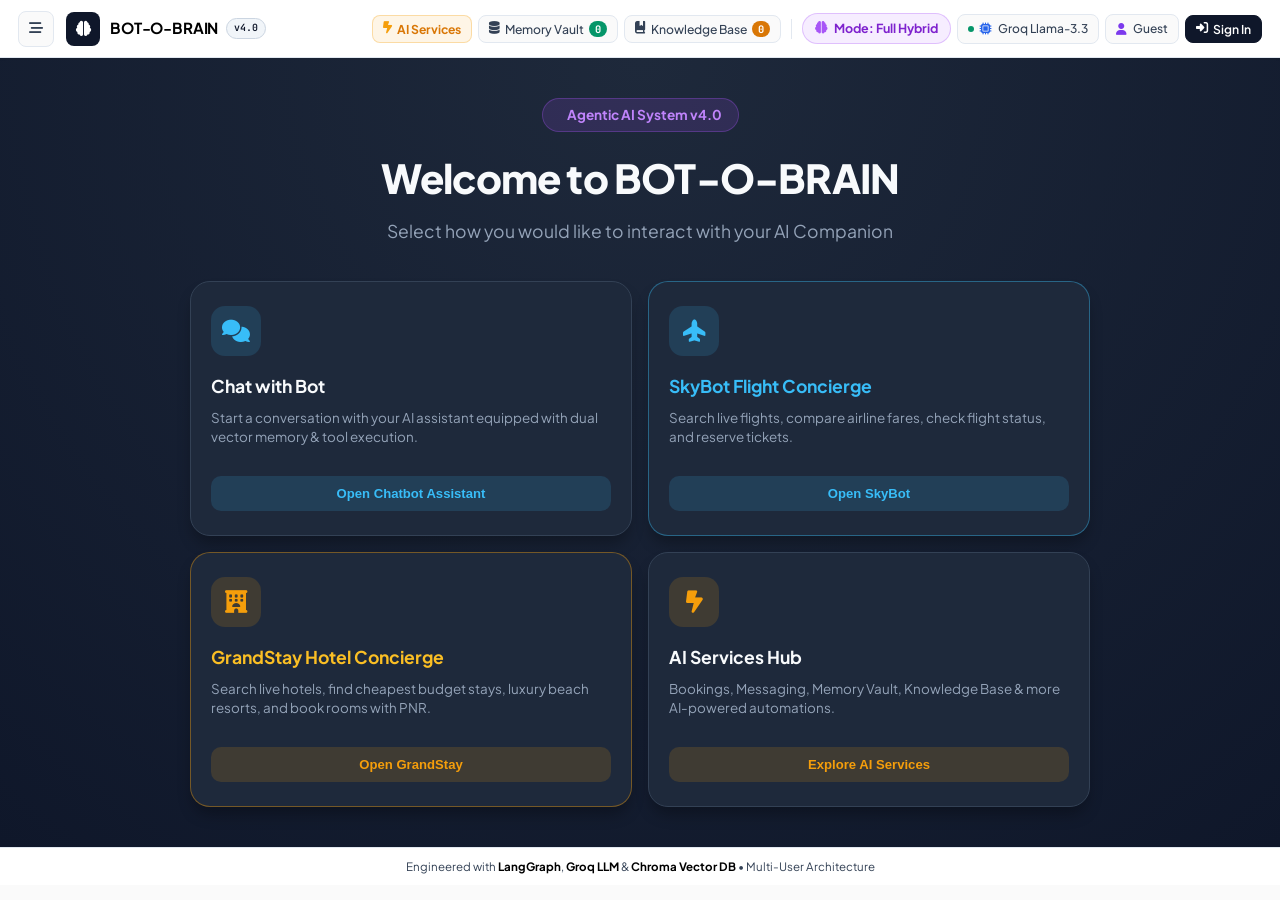
==== commit 5b038196: "Remove AI-generated emojis and standardize real SVG/FontAwesome icons" ====
--- a/static/index.html
+++ b/static/index.html
@@ -36,7 +36,7 @@
         <div class="nav-controls">
             <button class="nav-btn btn-services" id="toggleServicesBtn" onclick="openServicesModal()" title="AI Services Hub">
                 <i class="fa-solid fa-bolt-lightning" style="color: #f59e0b;"></i>
-                <span class="nav-btn-label">⚡ AI Services</span>
+                <span class="nav-btn-label">AI Services</span>
             </button>
 
             <button class="nav-btn btn-vault" id="toggleVaultBtn" title="Memory Vault">
@@ -98,9 +98,9 @@
                     <div class="hero-card-icon">
                         <i class="fa-solid fa-comments"></i>
                     </div>
-                    <h3>💬 Chat with Bot</h3>
+                    <h3>Chat with Bot</h3>
                     <p>Start a conversation with your AI assistant equipped with dual vector memory &amp; tool execution.</p>
-                    <button type="button" class="btn-hero-action btn-hero-chat" onclick="event.stopPropagation(); openChatSection();">Open Chatbot Assistant ➔</button>
+                    <button type="button" class="btn-hero-action btn-hero-chat" onclick="event.stopPropagation(); openChatSection();">Open Chatbot Assistant</button>
                 </div>
 
                 <!-- Option 2: SkyBot Flight Concierge -->
@@ -108,9 +108,9 @@
                     <div class="hero-card-icon" style="background: rgba(56, 189, 248, 0.15); color: #38bdf8;">
                         <i class="fa-solid fa-plane-up"></i>
                     </div>
-                    <h3 style="color: #38bdf8;">✈️ SkyBot Flight Concierge</h3>
+                    <h3 style="color: #38bdf8;">SkyBot Flight Concierge</h3>
                     <p>Search live flights, compare airline fares, check flight status, and reserve tickets.</p>
-                    <button type="button" class="btn-hero-action" style="background: rgba(56, 189, 248, 0.15); color: #38bdf8;" onclick="event.stopPropagation(); openFlightBot();">Open SkyBot ➔</button>
+                    <button type="button" class="btn-hero-action" style="background: rgba(56, 189, 248, 0.15); color: #38bdf8;" onclick="event.stopPropagation(); openFlightBot();">Open SkyBot</button>
                 </div>
 
                 <!-- Option 3: GrandStay Hotel Concierge -->
@@ -118,9 +118,9 @@
                     <div class="hero-card-icon" style="background: rgba(245, 158, 11, 0.15); color: #f59e0b;">
                         <i class="fa-solid fa-hotel"></i>
                     </div>
-                    <h3 style="color: #fbbf24;">🏨 GrandStay Hotel Concierge</h3>
+                    <h3 style="color: #fbbf24;">GrandStay Hotel Concierge</h3>
                     <p>Search live hotels, find cheapest budget stays, luxury beach resorts, and book rooms with PNR.</p>
-                    <button type="button" class="btn-hero-action" style="background: rgba(245, 158, 11, 0.15); color: #f59e0b;" onclick="event.stopPropagation(); openHotelBot();">Open GrandStay ➔</button>
+                    <button type="button" class="btn-hero-action" style="background: rgba(245, 158, 11, 0.15); color: #f59e0b;" onclick="event.stopPropagation(); openHotelBot();">Open GrandStay</button>
                 </div>
 
                 <!-- Option 4: AI Services Hub -->
@@ -128,9 +128,9 @@
                     <div class="hero-card-icon">
                         <i class="fa-solid fa-bolt-lightning"></i>
                     </div>
-                    <h3>⚡ AI Services Hub</h3>
+                    <h3>AI Services Hub</h3>
                     <p>Bookings, Messaging, Memory Vault, Knowledge Base &amp; more AI-powered automations.</p>
-                    <button type="button" class="btn-hero-action btn-hero-services" onclick="event.stopPropagation(); openServicesModal();">Explore AI Services ➔</button>
+                    <button type="button" class="btn-hero-action btn-hero-services" onclick="event.stopPropagation(); openServicesModal();">Explore AI Services</button>
                 </div>
 
             </div>
@@ -594,13 +594,13 @@
                 <div class="sky-sidebar-heading" style="color: #f59e0b;"><i class="fa-solid fa-tags"></i> Quick Filters</div>
                 <div class="sky-pinned-list">
                     <div class="sky-dest-chip hotel-dest-chip" style="width: 100%; margin-bottom: 6px;" onclick="window.sendHotelPrompt('Show me the cheapest budget hotels in Delhi')">
-                        💰 Cheapest Hotels
+                        <i class="fa-solid fa-coins"></i> Cheapest Hotels
                     </div>
                     <div class="sky-dest-chip hotel-dest-chip" style="width: 100%; margin-bottom: 6px;" onclick="window.sendHotelPrompt('Show me luxury 5-star resorts in Goa with beach access')">
-                        👑 5-Star Beach Resorts
+                        <i class="fa-solid fa-crown"></i> 5-Star Beach Resorts
                     </div>
                     <div class="sky-dest-chip hotel-dest-chip" style="width: 100%;" onclick="window.sendHotelPrompt('Check my hotel PNR booking status')">
-                        📌 Check Hotel PNR
+                        <i class="fa-solid fa-receipt"></i> Check Hotel PNR
                     </div>
                 </div>
             </div>
@@ -663,9 +663,9 @@
                                 <div class="sky-input-group">
                                     <i class="fa-solid fa-filter" style="color: #f59e0b;"></i>
                                     <select id="hbSort">
-                                        <option value="cheapest">💰 Cheapest / Budget</option>
-                                        <option value="luxury">👑 Luxury 5-Star</option>
-                                        <option value="default">⭐ Top Rated</option>
+                                        <option value="cheapest">Cheapest / Budget</option>
+                                        <option value="luxury">Luxury 5-Star</option>
+                                        <option value="default">Top Rated</option>
                                     </select>
                                 </div>
                             </div>
@@ -890,7 +890,7 @@
             <!-- SUB-CATEGORY SELECTOR SUBMENU -->
             <div class="service-submenu-box hidden" id="serviceSubMenuBox">
                 <div class="service-action-header">
-                    <span id="subMenuTitle">🎫 Bookings &amp; Reservations</span>
+                    <span id="subMenuTitle"><i class="fa-solid fa-ticket-simple"></i> Bookings &amp; Reservations</span>
                     <button class="btn-link" onclick="backToCategories()"><i class="fa-solid fa-arrow-left"></i> Back to Categories</button>
                 </div>
                 <div class="services-grid" id="subMenuGrid">
@@ -901,7 +901,7 @@
             <!-- SERVICE QUICK ACTION FORM CONTAINER -->
             <div class="service-action-box hidden" id="serviceActionBox">
                 <div class="service-action-header">
-                    <span id="serviceActionTitle">✈️ Book Flight Ticket</span>
+                    <span id="serviceActionTitle"><i class="fa-solid fa-plane"></i> Book Flight Ticket</span>
                     <button class="btn-link" onclick="backToSubMenu()"><i class="fa-solid fa-arrow-left"></i> Back to Options</button>
                 </div>
 
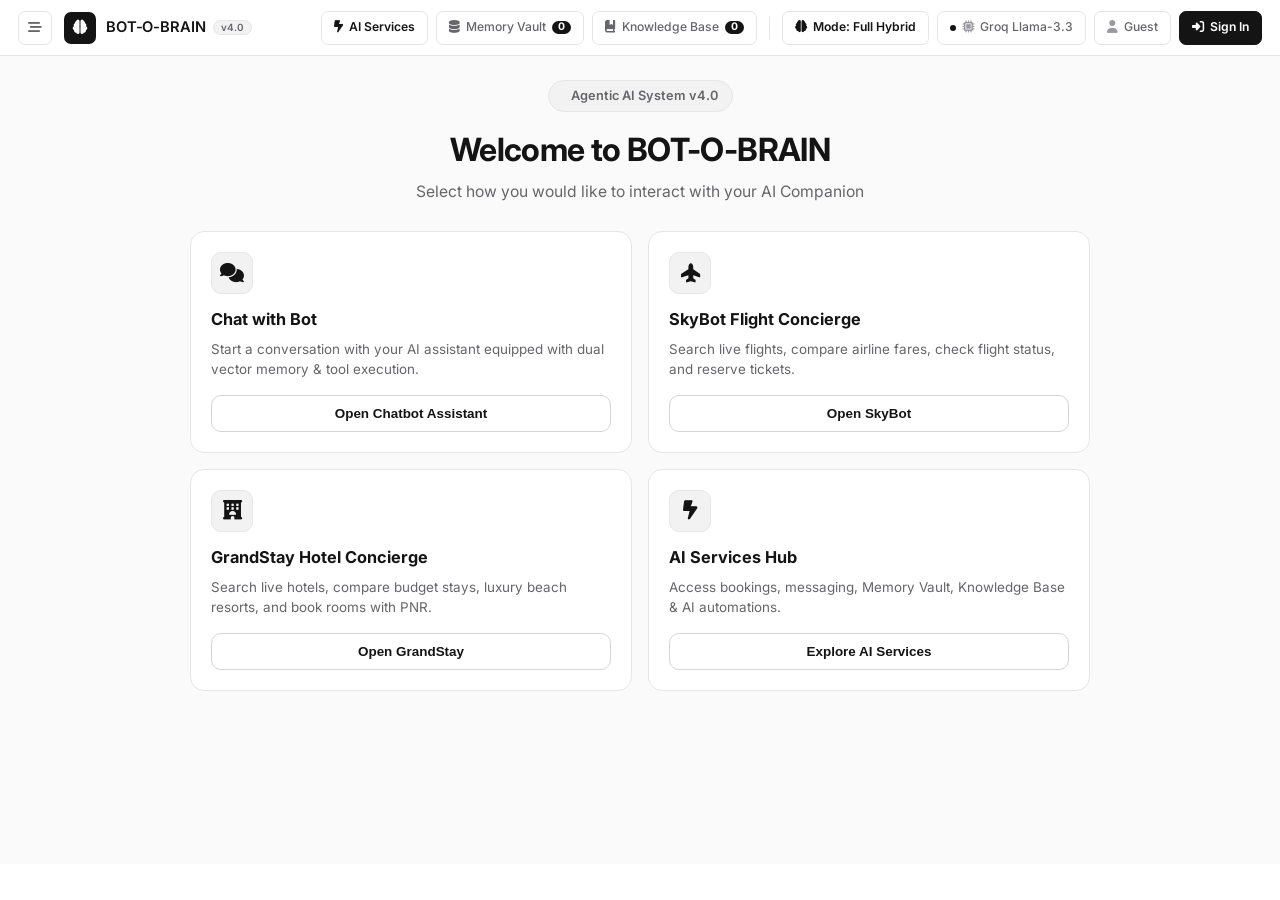
==== commit df90ccc1: "Update BOT-O-BRAIN v4.0: LangGraph dual memory, live AI services hub, SkyBot cockpit & complete arch" ====
--- a/static/index.html
+++ b/static/index.html
@@ -1,18 +1,22 @@
 <!DOCTYPE html>
 <html lang="en">
+
 <head>
     <meta charset="UTF-8">
     <meta name="viewport" content="width=device-width, initial-scale=1.0">
     <title>BOT-O-BRAIN — AI Memory Companion</title>
-    <meta name="description" content="A minimal, stateful AI memory assistant featuring dual-memory vector recall, document RAG knowledge base, and secure multi-user authentication.">
-    <!-- Google Fonts: Plus Jakarta Sans & JetBrains Mono -->
+    <meta name="description"
+        content="A minimal, stateful AI memory assistant featuring dual-memory vector recall, document RAG knowledge base, and secure multi-user authentication.">
+    <!-- Google Fonts: Inter -->
     <link rel="preconnect" href="https://fonts.googleapis.com">
     <link rel="preconnect" href="https://fonts.gstatic.com" crossorigin>
-    <link href="https://fonts.googleapis.com/css2?family=Inter:wght@300;400;500;600;700;800&family=JetBrains+Mono:wght@400;500;600&family=Plus+Jakarta+Sans:wght@300;400;500;600;700;800&display=swap" rel="stylesheet">
+    <link
+        href="https://fonts.googleapis.com/css2?family=Inter:wght@400;500;600;700;800&display=swap"
+        rel="stylesheet">
     <!-- FontAwesome Icons -->
     <link rel="stylesheet" href="https://cdnjs.cloudflare.com/ajax/libs/font-awesome/6.5.1/css/all.min.css">
     <!-- Custom CSS -->
-    <link rel="stylesheet" href="/static/style.css?v=22.0.0">
+    <link rel="stylesheet" href="/static/style.css?v=23.0.0">
 </head>
 
 <body>
@@ -34,8 +38,9 @@
         </div>
 
         <div class="nav-controls">
-            <button class="nav-btn btn-services" id="toggleServicesBtn" onclick="openServicesModal()" title="AI Services Hub">
-                <i class="fa-solid fa-bolt-lightning" style="color: #f59e0b;"></i>
+            <button class="nav-btn btn-services" id="toggleServicesBtn" onclick="openServicesModal()"
+                title="AI Services Hub">
+                <i class="fa-solid fa-bolt-lightning"></i>
                 <span class="nav-btn-label">AI Services</span>
             </button>
 
@@ -54,8 +59,9 @@
             <div class="nav-separator"></div>
 
             <!-- Chat Mode Selector Chip -->
-            <div class="mode-toggle-chip" id="modeToggleChip" onclick="toggleChatMode()" title="Click to cycle Chat Mode (Full Hybrid vs Pure Memory vs RAG DB)">
-                <i class="fa-solid fa-brain" id="modeIcon" style="color: #a855f7;"></i>
+            <div class="mode-toggle-chip" id="modeToggleChip" onclick="toggleChatMode()"
+                title="Click to cycle Chat Mode (Full Hybrid vs Pure Memory vs RAG DB)">
+                <i class="fa-solid fa-brain" id="modeIcon"></i>
                 <span id="modeLabel">Mode: Full Hybrid</span>
             </div>
 
@@ -99,28 +105,32 @@
                         <i class="fa-solid fa-comments"></i>
                     </div>
                     <h3>Chat with Bot</h3>
-                    <p>Start a conversation with your AI assistant equipped with dual vector memory &amp; tool execution.</p>
-                    <button type="button" class="btn-hero-action btn-hero-chat" onclick="event.stopPropagation(); openChatSection();">Open Chatbot Assistant</button>
+                    <p>Start a conversation with your AI assistant equipped with dual vector memory &amp; tool
+                        execution.</p>
+                    <button type="button" class="btn-hero-action btn-hero-chat"
+                        onclick="event.stopPropagation(); openChatSection();">Open Chatbot Assistant</button>
                 </div>
 
                 <!-- Option 2: SkyBot Flight Concierge -->
-                <div class="hero-option-card hero-card-sky" style="border-color: rgba(56, 189, 248, 0.4);" onclick="openFlightBot()">
-                    <div class="hero-card-icon" style="background: rgba(56, 189, 248, 0.15); color: #38bdf8;">
+                <div class="hero-option-card hero-card-sky" onclick="openFlightBot()">
+                    <div class="hero-card-icon">
                         <i class="fa-solid fa-plane-up"></i>
                     </div>
-                    <h3 style="color: #38bdf8;">SkyBot Flight Concierge</h3>
+                    <h3>SkyBot Flight Concierge</h3>
                     <p>Search live flights, compare airline fares, check flight status, and reserve tickets.</p>
-                    <button type="button" class="btn-hero-action" style="background: rgba(56, 189, 248, 0.15); color: #38bdf8;" onclick="event.stopPropagation(); openFlightBot();">Open SkyBot</button>
+                    <button type="button" class="btn-hero-action btn-hero-sky"
+                        onclick="event.stopPropagation(); openFlightBot();">Open SkyBot</button>
                 </div>
 
                 <!-- Option 3: GrandStay Hotel Concierge -->
-                <div class="hero-option-card hero-card-hotel" style="border-color: rgba(245, 158, 11, 0.4);" onclick="openHotelBot()">
-                    <div class="hero-card-icon" style="background: rgba(245, 158, 11, 0.15); color: #f59e0b;">
+                <div class="hero-option-card hero-card-hotel" onclick="openHotelBot()">
+                    <div class="hero-card-icon">
                         <i class="fa-solid fa-hotel"></i>
                     </div>
-                    <h3 style="color: #fbbf24;">GrandStay Hotel Concierge</h3>
-                    <p>Search live hotels, find cheapest budget stays, luxury beach resorts, and book rooms with PNR.</p>
-                    <button type="button" class="btn-hero-action" style="background: rgba(245, 158, 11, 0.15); color: #f59e0b;" onclick="event.stopPropagation(); openHotelBot();">Open GrandStay</button>
+                    <h3>GrandStay Hotel Concierge</h3>
+                    <p>Search live hotels, compare budget stays, luxury beach resorts, and book rooms with PNR.</p>
+                    <button type="button" class="btn-hero-action btn-hero-hotel"
+                        onclick="event.stopPropagation(); openHotelBot();">Open GrandStay</button>
                 </div>
 
                 <!-- Option 4: AI Services Hub -->
@@ -129,8 +139,9 @@
                         <i class="fa-solid fa-bolt-lightning"></i>
                     </div>
                     <h3>AI Services Hub</h3>
-                    <p>Bookings, Messaging, Memory Vault, Knowledge Base &amp; more AI-powered automations.</p>
-                    <button type="button" class="btn-hero-action btn-hero-services" onclick="event.stopPropagation(); openServicesModal();">Explore AI Services</button>
+                    <p>Access bookings, messaging, Memory Vault, Knowledge Base &amp; AI automations.</p>
+                    <button type="button" class="btn-hero-action btn-hero-services"
+                        onclick="event.stopPropagation(); openServicesModal();">Explore AI Services</button>
                 </div>
 
             </div>
@@ -218,8 +229,11 @@
                             <div class="msg-avatar"><i class="fa-solid fa-robot"></i></div>
                             <div class="msg-bubble">
                                 <span class="speaker-name">BOT-O-BRAIN</span>
-                                <p>Welcome! I'm your AI companion with <strong>persistent dual-memory</strong>. Share facts, upload documents, or ask questions — I'll remember context across sessions.</p>
-                                <small class="hint-text"><i class="fa-solid fa-shield-halved"></i> Sign in to unlock private multi-tenant memory vault isolation.</small>
+                                <p>Welcome! I'm your AI companion with <strong>persistent dual-memory</strong>. Share
+                                    facts, upload documents, or ask questions — I'll remember context across sessions.
+                                </p>
+                                <small class="hint-text"><i class="fa-solid fa-shield-halved"></i> Sign in to unlock
+                                    private multi-tenant memory vault isolation.</small>
                             </div>
                         </div>
                     </div>
@@ -228,9 +242,15 @@
                 <!-- QUICK PROMPTS -->
                 <div class="quick-prompts">
                     <div class="quick-prompts-inner">
-                        <span class="prompt-chip chip-emerald" data-prompt="Hi! My name is Priyanshu, I am 22 years old."><i class="fa-solid fa-user"></i> Tell me your name</span>
-                        <span class="prompt-chip chip-purple" data-prompt="My goal is to become a software architect!"><i class="fa-solid fa-bullseye"></i> Share a career goal</span>
-                        <span class="prompt-chip chip-amber" data-prompt="What are all the facts you remember about me?"><i class="fa-solid fa-brain"></i> What do you remember?</span>
+                        <span class="prompt-chip chip-emerald"
+                            data-prompt="Hi! My name is Priyanshu, I am 22 years old."><i class="fa-solid fa-user"></i>
+                            Tell me your name</span>
+                        <span class="prompt-chip chip-purple"
+                            data-prompt="My goal is to become a software architect!"><i
+                                class="fa-solid fa-bullseye"></i> Share a career goal</span>
+                        <span class="prompt-chip chip-amber"
+                            data-prompt="What are all the facts you remember about me?"><i
+                                class="fa-solid fa-brain"></i> What do you remember?</span>
                     </div>
                 </div>
 
@@ -243,7 +263,8 @@
                             <button type="button" class="btn-attach" id="attachBtn" title="Attach image or document">
                                 <i class="fa-solid fa-paperclip"></i>
                             </button>
-                            <textarea id="userInput" placeholder="Ask anything or share facts to remember..." rows="1" autocomplete="off"></textarea>
+                            <textarea id="userInput" placeholder="Ask anything or share facts to remember..." rows="1"
+                                autocomplete="off"></textarea>
                             <button type="submit" class="btn-send" id="sendBtn" title="Send message">
                                 <i class="fa-solid fa-arrow-up"></i>
                             </button>
@@ -271,7 +292,8 @@
                 </div>
 
                 <div class="add-memory-box">
-                    <input type="text" id="customMemoryInput" placeholder="Add fact manually (e.g. 'Likes Python & FastAPI')...">
+                    <input type="text" id="customMemoryInput"
+                        placeholder="Add fact manually (e.g. 'Likes Python & FastAPI')...">
                     <button class="btn-action btn-action-emerald" id="addMemoryBtn">
                         <i class="fa-solid fa-plus"></i> Add Fact
                     </button>
@@ -317,7 +339,9 @@
                             </div>
                         </div>
                     </div>
-                    <div class="flow-connector"><div class="connector-line"></div></div>
+                    <div class="flow-connector">
+                        <div class="connector-line"></div>
+                    </div>
 
                     <div class="flow-step" id="step2">
                         <div class="step-badge">02</div>
@@ -332,7 +356,9 @@
                             <i class="fa-solid fa-brain"></i> <span id="retrievedText">0 memories recalled</span>
                         </div>
                     </div>
-                    <div class="flow-connector"><div class="connector-line"></div></div>
+                    <div class="flow-connector">
+                        <div class="connector-line"></div>
+                    </div>
 
                     <div class="flow-step" id="step3">
                         <div class="step-badge">03</div>
@@ -344,7 +370,9 @@
                             </div>
                         </div>
                     </div>
-                    <div class="flow-connector"><div class="connector-line"></div></div>
+                    <div class="flow-connector">
+                        <div class="connector-line"></div>
+                    </div>
 
                     <div class="flow-step" id="step4">
                         <div class="step-badge">04</div>
@@ -381,7 +409,8 @@
                 </div>
 
                 <div class="rag-drop-box" id="ragDropBox">
-                    <input type="file" id="ragFileInput" accept=".pdf,.txt,.csv,.md,.json,.py,.docx" multiple class="hidden">
+                    <input type="file" id="ragFileInput" accept=".pdf,.txt,.csv,.md,.json,.py,.docx" multiple
+                        class="hidden">
                     <i class="fa-solid fa-cloud-arrow-up light-upload-icon"></i>
                     <p><strong>Upload Knowledge Files</strong></p>
                     <small>Supports PDFs, TXT, CSV, Markdown, Code & Datasets</small>
@@ -393,7 +422,9 @@
                 </div>
 
                 <div class="memory-list rag-doc-list" id="ragDocList">
-                    <div class="empty-state"><p>No knowledge base files ingested yet.</p></div>
+                    <div class="empty-state">
+                        <p>No knowledge base files ingested yet.</p>
+                    </div>
                 </div>
             </section>
 
@@ -425,10 +456,24 @@
 
                 <div class="sky-sidebar-heading"><i class="fa-solid fa-star"></i> Popular Destinations</div>
                 <div class="sky-dest-grid" id="skyPopularDest">
-                    <div class="sky-dest-chip" data-orig="Delhi" data-dest="Goa"><i class="fa-solid fa-umbrella-beach"></i> Goa</div>
-                    <div class="sky-dest-chip" data-orig="Delhi" data-dest="Bengaluru"><i class="fa-solid fa-city"></i> Bengaluru</div>
-                    <div class="sky-dest-chip" data-orig="Mumbai" data-dest="Jaipur"><i class="fa-solid fa-chess-rook"></i> Jaipur</div>
-                    <div class="sky-dest-chip" data-orig="Delhi" data-dest="Kolkata"><i class="fa-solid fa-landmark"></i> Kolkata</div>
+                    <div class="sky-dest-chip" data-orig="Delhi" data-dest="Goa"><i
+                            class="fa-solid fa-umbrella-beach"></i> Goa</div>
+                    <div class="sky-dest-chip" data-orig="Delhi" data-dest="Bengaluru"><i class="fa-solid fa-city"></i>
+                        Bengaluru</div>
+                    <div class="sky-dest-chip" data-orig="Mumbai" data-dest="Jaipur"><i
+                            class="fa-solid fa-chess-rook"></i> Jaipur</div>
+                    <div class="sky-dest-chip" data-orig="Delhi" data-dest="Kolkata"><i
+                            class="fa-solid fa-landmark"></i> Kolkata</div>
+                </div>
+
+                <div class="sky-sidebar-heading"><i class="fa-solid fa-compass"></i> My Concierge</div>
+                <div class="sky-concierge-btn-group">
+                    <button class="btn-sky-highlight" onclick="window.openMyBookingsModal()">
+                        <i class="fa-solid fa-ticket-simple"></i> My Bookings
+                    </button>
+                    <button class="btn-sky-highlight" onclick="window.openMySearchModal()">
+                        <i class="fa-solid fa-magnifying-glass-location"></i> My Search
+                    </button>
                 </div>
 
                 <div class="sky-sidebar-heading"><i class="fa-solid fa-thumbtack"></i> Pinned Flights</div>
@@ -467,7 +512,8 @@
                     </div>
 
                     <div class="sky-topbar">
-                        <button type="button" class="sky-hub-btn" id="skyCollapseToggleBtn" title="Collapse / expand cockpit" onclick="window.toggleSkyCockpit()">
+                        <button type="button" class="sky-hub-btn" id="skyCollapseToggleBtn"
+                            title="Collapse / expand cockpit" onclick="window.toggleSkyCockpit()">
                             <i class="fa-solid fa-chevron-up" id="skyCollapseIcon"></i>
                         </button>
                     </div>
@@ -484,11 +530,13 @@
                                 <label>FROM</label>
                                 <div class="sky-input-group">
                                     <i class="fa-solid fa-plane-departure"></i>
-                                    <input type="text" id="fbOrigin" list="skyAirportList" placeholder="Delhi" value="Delhi">
+                                    <input type="text" id="fbOrigin" list="skyAirportList" placeholder="Delhi"
+                                        value="Delhi">
                                 </div>
                             </div>
 
-                            <button type="button" class="sky-swap-btn" id="skySwapBtn" title="Swap origin & destination">
+                            <button type="button" class="sky-swap-btn" id="skySwapBtn"
+                                title="Swap origin & destination">
                                 <i class="fa-solid fa-right-left"></i>
                             </button>
 
@@ -496,7 +544,8 @@
                                 <label>TO</label>
                                 <div class="sky-input-group">
                                     <i class="fa-solid fa-plane-arrival"></i>
-                                    <input type="text" id="fbDest" list="skyAirportList" placeholder="Mumbai" value="Mumbai">
+                                    <input type="text" id="fbDest" list="skyAirportList" placeholder="Mumbai"
+                                        value="Mumbai">
                                 </div>
                             </div>
 
@@ -528,23 +577,43 @@
                                 </div>
                             </div>
 
-                            <button type="button" class="btn-search-flights-premium" id="skySearchBtn" onclick="runRouteSearchWidget()">
+                            <button type="button" class="btn-search-flights-premium" id="skySearchBtn"
+                                onclick="runRouteSearchWidget()">
                                 <i class="fa-solid fa-paper-plane"></i> Search Flights
                             </button>
                         </div>
 
                         <datalist id="skyAirportList">
-                            <option value="Delhi"><option value="Mumbai"><option value="Bengaluru">
-                            <option value="Goa"><option value="Hyderabad"><option value="Kolkata">
-                            <option value="Chennai"><option value="Pune"><option value="Jaipur"><option value="Ahmedabad">
+                            <option value="Delhi">
+                            <option value="Mumbai">
+                            <option value="Bengaluru">
+                            <option value="Goa">
+                            <option value="Hyderabad">
+                            <option value="Kolkata">
+                            <option value="Chennai">
+                            <option value="Pune">
+                            <option value="Jaipur">
+                            <option value="Ahmedabad">
                         </datalist>
                     </div>
 
                     <div class="sky-quick-actions-row" id="skyQuickActionsRow">
-                        <div class="sky-action-card" onclick="window.runRouteSearchWidget()"><div class="sky-action-card-icon"><i class="fa-solid fa-magnifying-glass"></i></div><span>Search Flights</span></div>
-                        <div class="sky-action-card" data-prompt="Help me book a flight ticket"><div class="sky-action-card-icon"><i class="fa-solid fa-ticket"></i></div><span>Book Flight</span></div>
-                        <div class="sky-action-card" data-prompt="Check my flight status"><div class="sky-action-card-icon"><i class="fa-solid fa-plane-circle-check"></i></div><span>Flight Status</span></div>
-                        <div class="sky-action-card" data-prompt="Check reservation status for my flight PNR"><div class="sky-action-card-icon"><i class="fa-solid fa-barcode"></i></div><span>PNR Status</span></div>
+                        <div class="sky-action-card" onclick="window.runRouteSearchWidget()">
+                            <div class="sky-action-card-icon"><i class="fa-solid fa-magnifying-glass"></i></div>
+                            <span>Search Flights</span>
+                        </div>
+                        <div class="sky-action-card" data-prompt="Help me book a flight ticket">
+                            <div class="sky-action-card-icon"><i class="fa-solid fa-ticket"></i></div><span>Book
+                                Flight</span>
+                        </div>
+                        <div class="sky-action-card" data-prompt="Check my flight status">
+                            <div class="sky-action-card-icon"><i class="fa-solid fa-plane-circle-check"></i></div>
+                            <span>Flight Status</span>
+                        </div>
+                        <div class="sky-action-card" data-prompt="Check reservation status for my flight PNR">
+                            <div class="sky-action-card-icon"><i class="fa-solid fa-barcode"></i></div><span>PNR
+                                Status</span>
+                        </div>
                     </div>
                 </div>
 
@@ -557,7 +626,8 @@
                 <form class="chat-input-form" id="skyChatForm">
                     <div class="chat-input-inner">
                         <div class="input-box-wrapper">
-                            <textarea id="skyUserInput" placeholder="Ask SkyBot about flights, fares, or bookings..." rows="1" autocomplete="off"></textarea>
+                            <textarea id="skyUserInput" placeholder="Ask SkyBot about flights, fares, or bookings..."
+                                rows="1" autocomplete="off"></textarea>
                             <button type="submit" class="btn-send" id="skySendBtn" title="Send message">
                                 <i class="fa-solid fa-arrow-up"></i>
                             </button>
@@ -582,24 +652,45 @@
             </div>
 
             <div class="sky-sidebar-flight" id="hotelSidebarContent">
-                <div class="sky-sidebar-heading" style="color: #f59e0b;"><i class="fa-solid fa-hotel"></i> Featured Cities</div>
+                <div class="sky-sidebar-heading"><i class="fa-solid fa-hotel"></i> Featured
+                    Cities</div>
                 <div class="sky-dest-grid" id="hotelPopularDest">
-                    <div class="sky-dest-chip hotel-dest-chip" onclick="window.setHotelCity('Goa')"><i class="fa-solid fa-umbrella-beach"></i> Goa</div>
-                    <div class="sky-dest-chip hotel-dest-chip" onclick="window.setHotelCity('Delhi')"><i class="fa-solid fa-landmark"></i> Delhi</div>
-                    <div class="sky-dest-chip hotel-dest-chip" onclick="window.setHotelCity('Mumbai')"><i class="fa-solid fa-city"></i> Mumbai</div>
-                    <div class="sky-dest-chip hotel-dest-chip" onclick="window.setHotelCity('Jaipur')"><i class="fa-solid fa-chess-rook"></i> Jaipur</div>
-                    <div class="sky-dest-chip hotel-dest-chip" onclick="window.setHotelCity('Udaipur')"><i class="fa-solid fa-water"></i> Udaipur</div>
-                </div>
-
-                <div class="sky-sidebar-heading" style="color: #f59e0b;"><i class="fa-solid fa-tags"></i> Quick Filters</div>
+                    <div class="sky-dest-chip hotel-dest-chip" onclick="window.setHotelCity('Goa')"><i
+                            class="fa-solid fa-umbrella-beach"></i> Goa</div>
+                    <div class="sky-dest-chip hotel-dest-chip" onclick="window.setHotelCity('Delhi')"><i
+                            class="fa-solid fa-landmark"></i> Delhi</div>
+                    <div class="sky-dest-chip hotel-dest-chip" onclick="window.setHotelCity('Mumbai')"><i
+                            class="fa-solid fa-city"></i> Mumbai</div>
+                    <div class="sky-dest-chip hotel-dest-chip" onclick="window.setHotelCity('Jaipur')"><i
+                            class="fa-solid fa-chess-rook"></i> Jaipur</div>
+                    <div class="sky-dest-chip hotel-dest-chip" onclick="window.setHotelCity('Udaipur')"><i
+                            class="fa-solid fa-water"></i> Udaipur</div>
+                </div>
+
+                <div class="sky-sidebar-heading"><i class="fa-solid fa-compass"></i> My
+                    Concierge</div>
+                <div class="sky-concierge-btn-group">
+                    <button class="btn-sky-highlight hotel-highlight" onclick="window.openMyBookingsModal()">
+                        <i class="fa-solid fa-ticket-simple"></i> My Bookings
+                    </button>
+                    <button class="btn-sky-highlight hotel-highlight" onclick="window.openMySearchModal()">
+                        <i class="fa-solid fa-magnifying-glass-location"></i> My Search
+                    </button>
+                </div>
+
+                <div class="sky-sidebar-heading"><i class="fa-solid fa-tags"></i> Quick Filters
+                </div>
                 <div class="sky-pinned-list">
-                    <div class="sky-dest-chip hotel-dest-chip" style="width: 100%; margin-bottom: 6px;" onclick="window.sendHotelPrompt('Show me the cheapest budget hotels in Delhi')">
+                    <div class="sky-dest-chip hotel-dest-chip" style="width: 100%; margin-bottom: 6px;"
+                        onclick="window.sendHotelPrompt('Show me the cheapest budget hotels in Delhi')">
                         <i class="fa-solid fa-coins"></i> Cheapest Hotels
                     </div>
-                    <div class="sky-dest-chip hotel-dest-chip" style="width: 100%; margin-bottom: 6px;" onclick="window.sendHotelPrompt('Show me luxury 5-star resorts in Goa with beach access')">
+                    <div class="sky-dest-chip hotel-dest-chip" style="width: 100%; margin-bottom: 6px;"
+                        onclick="window.sendHotelPrompt('Show me luxury 5-star resorts in Goa with beach access')">
                         <i class="fa-solid fa-crown"></i> 5-Star Beach Resorts
                     </div>
-                    <div class="sky-dest-chip hotel-dest-chip" style="width: 100%;" onclick="window.sendHotelPrompt('Check my hotel PNR booking status')">
+                    <div class="sky-dest-chip hotel-dest-chip" style="width: 100%;"
+                        onclick="window.sendHotelPrompt('Check my hotel PNR booking status')">
                         <i class="fa-solid fa-receipt"></i> Check Hotel PNR
                     </div>
                 </div>
@@ -616,7 +707,7 @@
                             <i class="fa-solid fa-bell-concierge"></i>
                         </div>
                         <div class="mascot-info">
-                            <h2 style="color: #fbbf24;">GrandStay <span class="status-dot"></span></h2>
+                            <h2>GrandStay <span class="status-dot"></span></h2>
                             <p>Luxury Hotel Concierge &amp; Room Booking Engine</p>
                         </div>
                     </div>
@@ -629,13 +720,14 @@
 
                 <!-- GRANDSTAY COCKPIT PANEL -->
                 <div class="sky-cockpit hotel-cockpit-theme" id="hotelCockpitPanel">
-                    <button class="sky-cockpit-toggle" id="hotelCollapseToggleBtn" onclick="window.toggleHotelCockpit()" title="Toggle Search Cockpit">
+                    <button class="sky-cockpit-toggle" id="hotelCollapseToggleBtn" onclick="window.toggleHotelCockpit()"
+                        title="Toggle Search Cockpit">
                         <i class="fa-solid fa-chevron-up" id="hotelCollapseIcon"></i>
                     </button>
 
                     <div class="sky-title-block">
-                        <h1 style="color: #f59e0b;"><i class="fa-solid fa-hotel"></i> GRANDSTAY</h1>
-                        <p class="sky-role" style="color: #fbbf24;">AI Luxury Hotel Concierge</p>
+                        <h1><i class="fa-solid fa-hotel"></i> GRANDSTAY</h1>
+                        <p class="sky-role">AI Luxury Hotel Concierge</p>
                         <p class="sky-tagline">"Live Internet Hotel Search &amp; Room Reservations"</p>
                     </div>
 
@@ -645,15 +737,16 @@
                             <div class="sky-field">
                                 <label>DESTINATION CITY</label>
                                 <div class="sky-input-group">
-                                    <i class="fa-solid fa-location-dot" style="color: #f59e0b;"></i>
-                                    <input type="text" id="hbCity" list="hotelCityList" placeholder="Delhi" value="Delhi">
+                                    <i class="fa-solid fa-location-dot"></i>
+                                    <input type="text" id="hbCity" list="hotelCityList" placeholder="Delhi"
+                                        value="Delhi">
                                 </div>
                             </div>
 
                             <div class="sky-field sky-field-date">
                                 <label>CHECK-IN</label>
                                 <div class="sky-input-group">
-                                    <i class="fa-solid fa-calendar-check" style="color: #f59e0b;"></i>
+                                    <i class="fa-solid fa-calendar-check"></i>
                                     <input type="text" id="hbCheckIn" placeholder="Tomorrow" value="Tomorrow">
                                 </div>
                             </div>
@@ -661,7 +754,7 @@
                             <div class="sky-field sky-field-narrow">
                                 <label>CATEGORY / SORT</label>
                                 <div class="sky-input-group">
-                                    <i class="fa-solid fa-filter" style="color: #f59e0b;"></i>
+                                    <i class="fa-solid fa-filter"></i>
                                     <select id="hbSort">
                                         <option value="cheapest">Cheapest / Budget</option>
                                         <option value="luxury">Luxury 5-Star</option>
@@ -670,23 +763,44 @@
                                 </div>
                             </div>
 
-                            <button type="button" class="btn-search-hotels-gold" id="hotelSearchBtn" onclick="window.runHotelSearchWidget()">
+                            <button type="button" class="btn-search-hotels-gold" id="hotelSearchBtn"
+                                onclick="window.runHotelSearchWidget()">
                                 <i class="fa-solid fa-magnifying-glass"></i> Search Hotels
                             </button>
                         </div>
 
                         <datalist id="hotelCityList">
-                            <option value="Delhi"><option value="Goa"><option value="Mumbai">
-                            <option value="Jaipur"><option value="Udaipur"><option value="Bengaluru">
-                            <option value="Shimla"><option value="Manali">
+                            <option value="Delhi">
+                            <option value="Goa">
+                            <option value="Mumbai">
+                            <option value="Jaipur">
+                            <option value="Udaipur">
+                            <option value="Bengaluru">
+                            <option value="Shimla">
+                            <option value="Manali">
                         </datalist>
                     </div>
 
                     <div class="sky-quick-actions-row" id="hotelQuickActionsRow">
-                        <div class="sky-action-card hotel-action-card" onclick="window.runHotelSearchWidget()"><div class="sky-action-card-icon" style="background: rgba(245, 158, 11, 0.2); color: #f59e0b;"><i class="fa-solid fa-magnifying-glass"></i></div><span>Find Hotels</span></div>
-                        <div class="sky-action-card hotel-action-card" onclick="window.sendHotelPrompt('Show cheapest hotels in Delhi')"><div class="sky-action-card-icon" style="background: rgba(245, 158, 11, 0.2); color: #f59e0b;"><i class="fa-solid fa-coins"></i></div><span>Cheapest Hotels</span></div>
-                        <div class="sky-action-card hotel-action-card" onclick="window.sendHotelPrompt('Book a room for me in Delhi')"><div class="sky-action-card-icon" style="background: rgba(245, 158, 11, 0.2); color: #f59e0b;"><i class="fa-solid fa-bed"></i></div><span>Book Room</span></div>
-                        <div class="sky-action-card hotel-action-card" onclick="window.sendHotelPrompt('Check my hotel reservation status')"><div class="sky-action-card-icon" style="background: rgba(245, 158, 11, 0.2); color: #f59e0b;"><i class="fa-solid fa-receipt"></i></div><span>PNR Status</span></div>
+                        <div class="sky-action-card hotel-action-card" onclick="window.runHotelSearchWidget()">
+                            <div class="sky-action-card-icon"><i
+                                    class="fa-solid fa-magnifying-glass"></i></div><span>Find Hotels</span>
+                        </div>
+                        <div class="sky-action-card hotel-action-card"
+                            onclick="window.sendHotelPrompt('Show cheapest hotels in Delhi')">
+                            <div class="sky-action-card-icon"><i
+                                    class="fa-solid fa-coins"></i></div><span>Cheapest Hotels</span>
+                        </div>
+                        <div class="sky-action-card hotel-action-card"
+                            onclick="window.sendHotelPrompt('Book a room for me in Delhi')">
+                            <div class="sky-action-card-icon"><i
+                                    class="fa-solid fa-bed"></i></div><span>Book Room</span>
+                        </div>
+                        <div class="sky-action-card hotel-action-card"
+                            onclick="window.sendHotelPrompt('Check my hotel reservation status')">
+                            <div class="sky-action-card-icon"><i
+                                    class="fa-solid fa-receipt"></i></div><span>PNR Status</span>
+                        </div>
                     </div>
                 </div>
 
@@ -699,8 +813,11 @@
                 <form class="chat-input-form" id="hotelChatForm">
                     <div class="chat-input-inner">
                         <div class="input-box-wrapper">
-                            <textarea id="hotelUserInput" placeholder="Ask GrandStay about hotels, room rates, or reservations..." rows="1" autocomplete="off"></textarea>
-                            <button type="submit" class="btn-send hotel-send-btn" id="hotelSendBtn" title="Send message">
+                            <textarea id="hotelUserInput"
+                                placeholder="Ask GrandStay about hotels, room rates, or reservations..." rows="1"
+                                autocomplete="off"></textarea>
+                            <button type="submit" class="btn-send hotel-send-btn" id="hotelSendBtn"
+                                title="Send message">
                                 <i class="fa-solid fa-arrow-up"></i>
                             </button>
                         </div>
@@ -796,7 +913,8 @@
                         <label for="authOtpCode">6-Digit Verification Code</label>
                         <div class="auth-input-wrapper">
                             <i class="fa-solid fa-hashtag"></i>
-                            <input type="text" id="authOtpCode" placeholder="000000" required maxlength="6" class="otp-input">
+                            <input type="text" id="authOtpCode" placeholder="000000" required maxlength="6"
+                                class="otp-input">
                         </div>
                     </div>
 
@@ -821,7 +939,7 @@
             <button class="btn-modal-close" id="closeServicesModalBtn" onclick="window.closeServicesModal()">
                 <i class="fa-solid fa-xmark"></i>
             </button>
-            
+
             <div class="services-modal-header">
                 <div class="services-icon-badge">
                     <i class="fa-solid fa-bolt-lightning"></i>
@@ -835,7 +953,7 @@
                 <!-- Category 1: Bookings & Reservations -->
                 <div class="category-card" onclick="openServiceCategory('bookings')">
                     <div class="category-card-head">
-                        <div class="category-icon-badge" style="background: rgba(56, 189, 248, 0.15); color: #38bdf8;">
+                        <div class="category-icon-badge">
                             <i class="fa-solid fa-ticket-simple"></i>
                         </div>
                         <span class="category-badge badge-blue">3 Services</span>
@@ -853,7 +971,7 @@
                 <!-- Category 2: Messaging & Communications -->
                 <div class="category-card" onclick="openServiceCategory('messaging')">
                     <div class="category-card-head">
-                        <div class="category-icon-badge" style="background: rgba(34, 197, 94, 0.15); color: #22c55e;">
+                        <div class="category-icon-badge">
                             <i class="fa-solid fa-comments"></i>
                         </div>
                         <span class="category-badge badge-green">3 Services</span>
@@ -871,7 +989,7 @@
                 <!-- Category 3: Other AI Utilities -->
                 <div class="category-card" onclick="openServiceCategory('utilities')">
                     <div class="category-card-head">
-                        <div class="category-icon-badge" style="background: rgba(168, 85, 247, 0.15); color: #a855f7;">
+                        <div class="category-icon-badge">
                             <i class="fa-solid fa-brain"></i>
                         </div>
                         <span class="category-badge badge-purple">2 Utilities</span>
@@ -891,7 +1009,8 @@
             <div class="service-submenu-box hidden" id="serviceSubMenuBox">
                 <div class="service-action-header">
                     <span id="subMenuTitle"><i class="fa-solid fa-ticket-simple"></i> Bookings &amp; Reservations</span>
-                    <button class="btn-link" onclick="backToCategories()"><i class="fa-solid fa-arrow-left"></i> Back to Categories</button>
+                    <button class="btn-link" onclick="backToCategories()"><i class="fa-solid fa-arrow-left"></i> Back to
+                        Categories</button>
                 </div>
                 <div class="services-grid" id="subMenuGrid">
                     <!-- Dynamic Sub-menu Cards loaded by JavaScript -->
@@ -902,62 +1021,73 @@
             <div class="service-action-box hidden" id="serviceActionBox">
                 <div class="service-action-header">
                     <span id="serviceActionTitle"><i class="fa-solid fa-plane"></i> Book Flight Ticket</span>
-                    <button class="btn-link" onclick="backToSubMenu()"><i class="fa-solid fa-arrow-left"></i> Back to Options</button>
+                    <button class="btn-link" onclick="backToSubMenu()"><i class="fa-solid fa-arrow-left"></i> Back to
+                        Options</button>
                 </div>
 
                 <!-- Email Form -->
                 <form id="formEmail" class="service-form hidden" onsubmit="handleEmailSubmit(event)">
-                    <input type="email" id="seTo" placeholder="Recipient Email (e.g. user@gmail.com)" required class="srv-input">
+                    <input type="email" id="seTo" placeholder="Recipient Email (e.g. user@gmail.com)" required
+                        class="srv-input">
                     <input type="text" id="seSubj" placeholder="Subject Line" required class="srv-input">
-                    <textarea id="seBody" placeholder="Message content..." required class="srv-input" rows="3"></textarea>
-                    <button type="submit" class="btn-service-run" style="background: #ef4444; color: white;">
+                    <textarea id="seBody" placeholder="Message content..." required class="srv-input"
+                        rows="3"></textarea>
+                    <button type="submit" class="btn-service-run">
                         <i class="fa-solid fa-paper-plane"></i> Send Email
                     </button>
                 </form>
 
                 <!-- WhatsApp Form -->
                 <form id="formWhatsApp" class="service-form hidden" onsubmit="handleWhatsAppSubmit(event)">
-                    <input type="text" id="swNum" placeholder="Phone Number with Country Code (e.g. +919876543210)" required class="srv-input">
-                    <textarea id="swMsg" placeholder="WhatsApp message..." required class="srv-input" rows="3"></textarea>
-                    <button type="submit" class="btn-service-run" style="background: #22c55e; color: white;">
+                    <input type="text" id="swNum" placeholder="Phone Number with Country Code (e.g. +919876543210)"
+                        required class="srv-input">
+                    <textarea id="swMsg" placeholder="WhatsApp message..." required class="srv-input"
+                        rows="3"></textarea>
+                    <button type="submit" class="btn-service-run">
                         <i class="fa-brands fa-whatsapp"></i> Send WhatsApp Message
                     </button>
                 </form>
 
                 <!-- Telegram Form -->
                 <form id="formTelegram" class="service-form hidden" onsubmit="handleTelegramSubmit(event)">
-                    <input type="text" id="stChat" placeholder="Telegram Chat ID or Username" required class="srv-input">
-                    <textarea id="stMsg" placeholder="Telegram message..." required class="srv-input" rows="3"></textarea>
-                    <button type="submit" class="btn-service-run" style="background: #3b82f6; color: white;">
+                    <input type="text" id="stChat" placeholder="Telegram Chat ID or Username" required
+                        class="srv-input">
+                    <textarea id="stMsg" placeholder="Telegram message..." required class="srv-input"
+                        rows="3"></textarea>
+                    <button type="submit" class="btn-service-run">
                         <i class="fa-brands fa-telegram"></i> Send Telegram Message
                     </button>
                 </form>
 
                 <!-- Movie Form -->
                 <form id="formMovie" class="service-form hidden" onsubmit="handleMovieSubmit(event)">
-                    <input type="text" id="smTitle" placeholder="Movie Name (e.g. Avatar, Inception)" required class="srv-input">
+                    <input type="text" id="smTitle" placeholder="Movie Name (e.g. Avatar, Inception)" required
+                        class="srv-input">
                     <div class="form-row">
                         <input type="text" id="smCity" placeholder="City (e.g. Delhi)" required class="srv-input">
-                        <input type="number" id="smSeats" placeholder="Seats (1-6)" min="1" max="6" value="2" required class="srv-input">
-                    </div>
-                    <button type="submit" class="btn-service-run" style="background: #a855f7; color: white;">
+                        <input type="number" id="smSeats" placeholder="Seats (1-6)" min="1" max="6" value="2" required
+                            class="srv-input">
+                    </div>
+                    <button type="submit" class="btn-service-run">
                         <i class="fa-solid fa-film"></i> Search &amp; Reserve Movie Tickets
                     </button>
                 </form>
 
                 <!-- Hotel Form (NEW) -->
                 <form id="formHotel" class="service-form hidden" onsubmit="handleHotelSubmit(event)">
-                    <input type="text" id="shCity" placeholder="Destination City (e.g. Goa, Mumbai, Jaipur)" required class="srv-input">
+                    <input type="text" id="shCity" placeholder="Destination City (e.g. Goa, Mumbai, Jaipur)" required
+                        class="srv-input">
                     <div class="form-row">
                         <input type="date" id="shDate" required class="srv-input" title="Check-in Date">
-                        <input type="number" id="shGuests" placeholder="Guests (1-8)" min="1" max="8" value="2" required class="srv-input">
+                        <input type="number" id="shGuests" placeholder="Guests (1-8)" min="1" max="8" value="2" required
+                            class="srv-input">
                     </div>
                     <select id="shRoom" class="srv-input">
                         <option value="Deluxe Room">Deluxe Room</option>
                         <option value="Executive Suite">Executive Suite</option>
                         <option value="Standard Room">Standard Room</option>
                     </select>
-                    <button type="submit" class="btn-service-run" style="background: #38bdf8; color: #001018;">
+                    <button type="submit" class="btn-service-run">
                         <i class="fa-solid fa-hotel"></i> Search &amp; Reserve Hotel Rooms
                     </button>
                 </form>
@@ -965,14 +1095,73 @@
         </div>
     </div>
 
+    <!-- MY BOOKINGS MODAL -->
+    <div class="modal-overlay hidden" id="myBookingsModal">
+        <div class="modal-card bookings-modal-card">
+            <button class="btn-modal-close" id="closeMyBookingsBtn" onclick="window.closeMyBookingsModal()">
+                <i class="fa-solid fa-xmark"></i>
+            </button>
+            <div class="services-modal-header" style="margin-bottom: 16px;">
+                <div class="services-icon-badge">
+                    <i class="fa-solid fa-ticket-simple"></i>
+                </div>
+                <h2 style="margin:0; font-size: 22px;">My Bookings &amp; Tickets</h2>
+                <p style="margin: 4px 0 0 0; color: var(--text-secondary);">View all your flight, hotel, and movie
+                    reservations</p>
+            </div>
+
+            <div class="bookings-filter-tabs">
+                <button class="booking-tab active" data-tab="all" onclick="filterBookingsTab('all')"><i
+                        class="fa-solid fa-layer-group"></i> All Bookings</button>
+                <button class="booking-tab" data-tab="flights" onclick="filterBookingsTab('flights')"><i
+                        class="fa-solid fa-plane-up"></i> Flights</button>
+                <button class="booking-tab" data-tab="hotels" onclick="filterBookingsTab('hotels')"><i
+                        class="fa-solid fa-hotel"></i> Hotels</button>
+                <button class="booking-tab" data-tab="movies" onclick="filterBookingsTab('movies')"><i
+                        class="fa-solid fa-film"></i> Movies</button>
+            </div>
+
+            <div class="bookings-modal-body" id="myBookingsList">
+                <div class="sky-empty-mini" style="padding: 40px; text-align: center;">
+                    <i class="fa-solid fa-spinner fa-spin" style="font-size: 24px; color: var(--text-secondary);"></i>
+                    <p style="margin-top: 10px;">Loading your reservations...</p>
+                </div>
+            </div>
+        </div>
+    </div>
+
+    <!-- MY SEARCH MODAL -->
+    <div class="modal-overlay hidden" id="mySearchModal">
+        <div class="modal-card search-modal-card">
+            <button class="btn-modal-close" id="closeMySearchBtn" onclick="window.closeMySearchModal()">
+                <i class="fa-solid fa-xmark"></i>
+            </button>
+            <div class="services-modal-header" style="margin-bottom: 16px;">
+                <div class="services-icon-badge">
+                    <i class="fa-solid fa-magnifying-glass-location"></i>
+                </div>
+                <h2 style="margin:0; font-size: 22px;">My Search &amp; Saved Preferences</h2>
+                <p style="margin: 4px 0 0 0; color: var(--text-secondary);">Background facts, travel preferences, and
+                    flight searches saved for you</p>
+            </div>
+
+            <div class="search-modal-body" id="mySearchList">
+                <div class="sky-empty-mini" style="padding: 40px; text-align: center;">
+                    <i class="fa-solid fa-spinner fa-spin" style="font-size: 24px; color: var(--text-secondary);"></i>
+                    <p style="margin-top: 10px;">Loading your saved search preferences...</p>
+                </div>
+            </div>
+        </div>
+    </div>
+
     <!-- FOOTER -->
     <footer class="footer">
-        <p>Engineered with <strong>LangGraph</strong>, <strong>Groq LLM</strong> & <strong>Chroma Vector DB</strong> • Multi-User Architecture</p>
+        <p>Engineered with <strong>LangGraph</strong>, <strong>Groq LLM</strong> & <strong>Chroma Vector DB</strong> •
+            Multi-User Architecture</p>
     </footer>
 
     <!-- APP JS -->
     <script src="/static/app.js?v=22.0.0"></script>
 </body>
 
-</html>
-
+</html>
--- a/static/style.css
+++ b/static/style.css
@@ -1,81 +1,72 @@
 /* ==========================================================================
-   BOT-O-BRAIN — Light Editorial Theme (v7.0)
-   Ultra-clean Light Mode inspired by Apple, Notion & Perplexity AI
+   BOT-O-BRAIN — Minimalist Monochrome Theme
+   Black / white / gray surfaces, a single black accent, Inter everywhere.
    ========================================================================== */
 
 /* ---- Design System Tokens ---- */
 :root {
-    /* Pure Light Surface System */
-    --bg-main: #fafafa;
-    --bg-sidebar: #f1f5f9;
+    /* Surfaces */
+    --bg: #ffffff;
+    --bg-subtle: #fafafa;
+    --bg-sidebar: #fafafa;
     --bg-card: #ffffff;
-    --bg-elevated: #f8fafc;
-    --bg-hover: #e2e8f0;
-    --bg-surface: #ffffff;
-
-    /* Multi-Color Semantic Accents */
-    --color-dark: #0f172a;
-    --color-dark-hover: #1e293b;
-
-    --color-blue: #2563eb;
-    --color-blue-glow: rgba(37, 99, 235, 0.12);
-
-    --color-emerald: #059669;
-    --color-emerald-bg: #ecfdf5;
-
-    --color-amber: #d97706;
-    --color-amber-bg: #fffbeb;
-
-    --color-purple: #7c3aed;
-    --color-purple-bg: #f5f3ff;
-
-    --color-rose: #e11d48;
-
-    /* High Contrast Dark Text System */
-    --text-bright: #000000;
-    --text-main: #0f172a;
-    --text-muted: #334155;
-    --text-dim: #475569;
-
-    /* Borders & Shadows */
-    --border-subtle: #e2e8f0;
-    --border-default: #cbd5e1;
-    --border-strong: #94a3b8;
-
-    --shadow-sm: 0 1px 3px rgba(0, 0, 0, 0.05);
-    --shadow-md: 0 4px 14px rgba(0, 0, 0, 0.06);
-    --shadow-lg: 0 10px 30px rgba(0, 0, 0, 0.08);
+    --bg-hover: #f0f0f0;
+    --bg-muted: #f2f2f2;
+
+    /* Text */
+    --text: #141414;
+    --text-secondary: #66666a;
+    --text-tertiary: #9a9a9e;
+    --text-inverse: #ffffff;
+
+    /* Borders */
+    --border: #e6e6e6;
+    --border-strong: #d4d4d4;
+
+    /* Single accent — used for primary actions & active states only */
+    --accent: #141414;
+    --accent-hover: #000000;
+    --accent-soft: #f0f0f0;
+
+    /* Restrained functional colors — status only, never decoration */
+    --danger: #b23b34;
+    --danger-soft: #fbf0ef;
+    --success: #3a7a5d;
 
     --radius-xs: 4px;
-    --radius-sm: 8px;
-    --radius-md: 12px;
-    --radius-lg: 16px;
-    --radius-xl: 20px;
+    --radius-sm: 7px;
+    --radius-md: 10px;
+    --radius-lg: 14px;
     --radius-full: 9999px;
 
-    /* Typography */
-    --font-sans: 'Plus Jakarta Sans', 'Inter', -apple-system, sans-serif;
-    --font-mono: 'JetBrains Mono', monospace;
-
-    /* Sidebar width */
-    --sidebar-width: 270px;
+    --shadow-xs: 0 1px 2px rgba(0, 0, 0, 0.04);
+    --shadow-sm: 0 1px 4px rgba(0, 0, 0, 0.06);
+    --shadow-md: 0 6px 20px rgba(0, 0, 0, 0.07);
+    --shadow-lg: 0 16px 40px rgba(0, 0, 0, 0.10);
+
+    --font-sans: 'Inter', -apple-system, BlinkMacSystemFont, 'Segoe UI', sans-serif;
+
+    --sidebar-width: 264px;
 }
 
 /* ---- Reset ---- */
-*, *::before, *::after {
+*,
+*::before,
+*::after {
     box-sizing: border-box;
     margin: 0;
     padding: 0;
 }
 
-html, body {
+html,
+body {
     height: 100vh;
     overflow: hidden;
 }
 
 body {
-    background-color: var(--bg-main);
-    color: var(--text-main);
+    background-color: var(--bg);
+    color: var(--text);
     font-family: var(--font-sans);
     font-size: 14px;
     line-height: 1.5;
@@ -84,39 +75,43 @@
     -webkit-font-smoothing: antialiased;
 }
 
-.hidden { display: none !important; }
+.hidden {
+    display: none !important;
+}
 
 /* ---- Scrollbar ---- */
 ::-webkit-scrollbar {
     width: 6px;
     height: 6px;
 }
+
 ::-webkit-scrollbar-track {
     background: transparent;
 }
+
 ::-webkit-scrollbar-thumb {
-    background: #cbd5e1;
+    background: var(--border-strong);
     border-radius: var(--radius-full);
 }
+
 ::-webkit-scrollbar-thumb:hover {
-    background: #94a3b8;
+    background: var(--text-tertiary);
 }
 
 /* ==========================================================================
-   NAVBAR (Ultra-Clean Light Header)
+   NAVBAR
    ========================================================================== */
 .navbar {
     background: var(--bg-card);
-    border-bottom: 1px solid var(--border-subtle);
+    border-bottom: 1px solid var(--border);
     padding: 0 18px;
-    height: 58px;
+    height: 56px;
     display: flex;
     justify-content: space-between;
     align-items: center;
     z-index: 100;
     flex-shrink: 0;
     gap: 16px;
-    box-shadow: var(--shadow-sm);
 }
 
 .nav-left {
@@ -125,213 +120,246 @@
     gap: 12px;
     flex-shrink: 0;
     white-space: nowrap;
+    height: 36px;
 }
 
 .nav-icon-btn {
-    background: var(--bg-main);
-    border: 1px solid var(--border-subtle);
-    color: var(--text-muted);
-    width: 36px;
-    height: 36px;
-    border-radius: var(--radius-sm);
-    display: flex;
-    align-items: center;
-    justify-content: center;
-    cursor: pointer;
-    transition: all 0.15s ease;
-    font-size: 0.88rem;
-}
-.nav-icon-btn:hover {
-    background: var(--bg-hover);
-    color: var(--text-bright);
-    border-color: var(--border-default);
-}
-
-.logo-group {
-    display: flex;
-    align-items: center;
-    gap: 10px;
-}
-
-.logo-icon {
+    background: transparent;
+    border: 1px solid var(--border);
+    color: var(--text-secondary);
     width: 34px;
     height: 34px;
     border-radius: var(--radius-sm);
-    background: var(--color-dark);
+    display: flex;
+    align-items: center;
+    justify-content: center;
+    cursor: pointer;
+    transition: all 0.15s ease;
+    font-size: 0.86rem;
+    box-sizing: border-box;
+}
+
+.nav-icon-btn:hover {
+    background: var(--bg-hover);
+    color: var(--text);
+    border-color: var(--border-strong);
+}
+
+.logo-group {
+    display: flex;
+    align-items: center;
+    gap: 10px;
+    height: 36px;
+}
+
+.logo-icon {
+    width: 32px;
+    height: 32px;
+    border-radius: var(--radius-sm);
+    background: var(--accent);
     display: flex;
     align-items: center;
     justify-content: center;
     color: #fff;
-    font-size: 0.95rem;
+    font-size: 0.9rem;
+    box-sizing: border-box;
+}
+
+.logo-text {
+    display: flex;
+    align-items: center;
 }
 
 .logo-text h1 {
-    font-size: 0.95rem;
-    font-weight: 700;
+    font-size: 0.92rem;
+    font-weight: 600;
     letter-spacing: -0.01em;
     display: flex;
     align-items: center;
     gap: 8px;
-    color: var(--text-bright);
-}
-
-.logo-text p {
-    font-size: 0.72rem;
-    color: var(--text-muted);
-    font-weight: 500;
+    margin: 0;
+    line-height: 1;
+    color: var(--text);
 }
 
 .tag-badge {
-    font-family: var(--font-mono);
+    font-family: var(--font-sans);
     font-size: 0.62rem;
     font-weight: 600;
     padding: 2px 7px;
     border-radius: var(--radius-full);
-    background: #f1f5f9;
-    color: var(--color-dark);
-    border: 1px solid var(--border-default);
+    background: var(--bg-muted);
+    color: var(--text-secondary);
+    border: 1px solid var(--border);
+    line-height: 1;
 }
 
 .nav-controls {
     display: flex;
     align-items: center;
-    gap: 6px;
+    gap: 8px;
     flex-shrink: 1;
     min-width: 0;
     overflow-x: auto;
     scrollbar-width: none;
     -ms-overflow-style: none;
-}
+    height: 36px;
+}
+
 .nav-controls::-webkit-scrollbar {
     display: none;
 }
 
 .nav-separator {
     width: 1px;
-    height: 20px;
-    background: var(--border-subtle);
+    height: 22px;
+    background: var(--border);
     margin: 0 4px;
-}
-
-/* Distinct Light Buttons */
-.nav-btn {
-    background: var(--bg-main);
-    border: 1px solid var(--border-subtle);
-    color: var(--text-muted);
-    padding: 5px 10px;
+    flex-shrink: 0;
+    align-self: center;
+}
+
+.nav-btn,
+.mode-toggle-chip,
+.model-chip,
+.user-chip {
+    height: 34px;
+    padding: 0 12px;
     border-radius: var(--radius-sm);
     font-family: var(--font-sans);
     font-size: 0.76rem;
     font-weight: 500;
-    cursor: pointer;
     display: inline-flex;
     align-items: center;
-    gap: 5px;
+    justify-content: center;
+    gap: 6px;
     transition: all 0.15s ease;
     white-space: nowrap;
     flex-shrink: 0;
-}
+    box-sizing: border-box;
+    line-height: 1;
+}
+
+.nav-btn {
+    background: var(--bg);
+    border: 1px solid var(--border);
+    color: var(--text-secondary);
+    cursor: pointer;
+}
+
 .nav-btn:hover {
     background: var(--bg-hover);
-    color: var(--text-bright);
-    border-color: var(--border-default);
-}
-
-.btn-vault.active-toggle {
-    background: var(--color-emerald-bg);
-    border-color: var(--color-emerald);
-    color: var(--color-emerald);
-}
-.badge-emerald { background: var(--color-emerald); color: #fff; }
-
-.btn-rag.active-toggle {
-    background: var(--color-amber-bg);
-    border-color: var(--color-amber);
-    color: var(--color-amber);
-}
-.badge-amber { background: var(--color-amber); color: #fff; }
-
+    color: var(--text);
+    border-color: var(--border-strong);
+}
+
+.mode-toggle-chip {
+    background: var(--bg);
+    border: 1px solid var(--border);
+    color: var(--text);
+    cursor: pointer;
+    user-select: none;
+}
+
+.mode-toggle-chip:hover {
+    background: var(--bg-hover);
+    border-color: var(--border-strong);
+}
+
+.mode-toggle-chip.mode-pure-memory,
+.mode-toggle-chip.mode-rag-only {
+    border-color: var(--accent);
+    background: var(--accent-soft);
+}
+
+.btn-vault.active-toggle,
+.btn-rag.active-toggle,
 .btn-flow.active-toggle {
-    background: var(--color-purple-bg);
-    border-color: var(--color-purple);
-    color: var(--color-purple);
-}
-
-.nav-btn-accent {
-    background: var(--color-dark);
-    border-color: var(--color-dark);
-    color: #fff;
-    font-weight: 600;
-}
-.nav-btn-accent:hover {
-    background: var(--color-dark-hover);
-    border-color: var(--color-dark-hover);
-    box-shadow: var(--shadow-sm);
-}
-
-.nav-btn-danger {
-    border-color: rgba(225, 29, 72, 0.3);
-    color: var(--color-rose);
-}
-.nav-btn-danger:hover {
-    background: #fff1f2;
-    border-color: var(--color-rose);
+    background: var(--accent-soft);
+    border-color: var(--accent);
+    color: var(--text);
 }
 
 .nav-badge {
-    font-family: var(--font-mono);
+    font-family: var(--font-sans);
     font-size: 0.65rem;
     font-weight: 700;
     padding: 1px 6px;
     border-radius: var(--radius-full);
     min-width: 18px;
     text-align: center;
-}
-
-.model-chip, .user-chip {
-    background: var(--bg-main);
-    border: 1px solid var(--border-subtle);
-    padding: 5px 10px;
-    border-radius: var(--radius-sm);
-    font-size: 0.75rem;
-    font-weight: 500;
-    color: var(--text-muted);
-    display: flex;
-    align-items: center;
-    gap: 6px;
-    white-space: nowrap;
+    line-height: 1;
+    display: inline-flex;
+    align-items: center;
+    justify-content: center;
+    background: var(--accent);
+    color: #fff;
+}
+
+.model-chip,
+.user-chip {
+    background: var(--bg);
+    border: 1px solid var(--border);
+    color: var(--text-secondary);
 }
 
 .pulse-dot {
     width: 6px;
     height: 6px;
     border-radius: 50%;
-    background: var(--color-emerald);
+    background: var(--accent);
     display: inline-block;
 }
 
-.model-chip i { color: var(--color-blue); }
-.user-chip i { color: var(--color-purple); }
+.model-chip i,
+.user-chip i {
+    color: var(--text-tertiary);
+}
+
+.nav-btn-accent {
+    background: var(--accent);
+    border-color: var(--accent);
+    color: #fff;
+    font-weight: 600;
+}
+
+.nav-btn-accent:hover {
+    background: var(--accent-hover);
+    border-color: var(--accent-hover);
+}
+
+.nav-btn-danger {
+    border-color: var(--border);
+    color: var(--danger);
+}
+
+.nav-btn-danger:hover {
+    background: var(--danger-soft);
+    border-color: var(--danger);
+}
 
 /* ==========================================================================
    APP LAYOUT & SIDEBAR
    ========================================================================== */
 .app-layout {
     display: flex;
-    flex: 1;
+    flex: 1 1 auto;
+    height: calc(100vh - 56px - 36px);
+    max-height: calc(100vh - 56px - 36px);
     overflow: hidden;
 }
 
 .sidebar {
     width: var(--sidebar-width);
     background: var(--bg-sidebar);
-    border-right: 1px solid var(--border-subtle);
+    border-right: 1px solid var(--border);
     display: flex;
     flex-direction: column;
     flex-shrink: 0;
     transition: width 0.2s ease, opacity 0.2s ease;
     overflow: hidden;
 }
+
 .sidebar.collapsed {
     width: 0;
     border-right: none;
@@ -341,16 +369,16 @@
 
 .sidebar-header {
     padding: 12px;
-    border-bottom: 1px solid var(--border-subtle);
+    border-bottom: 1px solid var(--border);
 }
 
 .btn-new-chat {
     width: 100%;
     padding: 9px 14px;
     border-radius: var(--radius-sm);
-    border: 1px solid var(--border-default);
+    border: 1px solid var(--border-strong);
     background: var(--bg-card);
-    color: var(--text-bright);
+    color: var(--text);
     font-family: var(--font-sans);
     font-size: 0.82rem;
     font-weight: 600;
@@ -359,12 +387,13 @@
     align-items: center;
     justify-content: center;
     gap: 8px;
-    box-shadow: var(--shadow-sm);
     transition: all 0.15s ease;
 }
+
 .btn-new-chat:hover {
-    background: var(--bg-main);
-    border-color: var(--color-dark);
+    background: var(--accent);
+    color: #fff;
+    border-color: var(--accent);
 }
 
 .sidebar-search {
@@ -372,23 +401,26 @@
     display: flex;
     align-items: center;
     gap: 8px;
-    border-bottom: 1px solid var(--border-subtle);
-}
+    border-bottom: 1px solid var(--border);
+}
+
 .sidebar-search i {
-    color: var(--text-dim);
+    color: var(--text-tertiary);
     font-size: 0.78rem;
 }
+
 .sidebar-search input {
     flex: 1;
     background: transparent;
     border: none;
     outline: none;
-    color: var(--text-bright);
+    color: var(--text);
     font-family: var(--font-sans);
     font-size: 0.8rem;
 }
+
 .sidebar-search input::placeholder {
-    color: var(--text-dim);
+    color: var(--text-tertiary);
 }
 
 .session-history-list {
@@ -403,10 +435,10 @@
 }
 
 .group-label {
-    font-family: var(--font-mono);
+    font-family: var(--font-sans);
     font-size: 0.65rem;
     font-weight: 600;
-    color: var(--text-dim);
+    color: var(--text-tertiary);
     text-transform: uppercase;
     letter-spacing: 0.05em;
     padding: 6px 8px 4px;
@@ -423,13 +455,15 @@
     margin-bottom: 2px;
     border: 1px solid transparent;
 }
+
 .session-item:hover {
     background: var(--bg-hover);
 }
+
 .session-item.active {
     background: #ffffff;
-    border-color: var(--border-default);
-    box-shadow: var(--shadow-sm);
+    border-color: var(--border-strong);
+    box-shadow: var(--shadow-xs);
 }
 
 .session-title-wrapper {
@@ -439,24 +473,40 @@
     flex: 1;
     min-width: 0;
 }
+
 .session-title-wrapper i {
-    color: var(--text-dim);
+    color: var(--text-tertiary);
     font-size: 0.78rem;
 }
+
 .session-item.active .session-title-wrapper i {
-    color: var(--color-dark);
-}
+    color: var(--text);
+}
+
 .session-title {
     font-size: 0.82rem;
-    color: #1e293b;
+    color: var(--text-secondary);
     font-weight: 500;
     white-space: nowrap;
     overflow: hidden;
     text-overflow: ellipsis;
 }
+
 .session-item.active .session-title {
-    color: var(--text-bright);
+    color: var(--text);
     font-weight: 600;
+}
+
+.inline-title-input {
+    width: 100%;
+    background: var(--bg);
+    border: 1px solid var(--accent);
+    border-radius: var(--radius-xs);
+    color: var(--text);
+    font-family: var(--font-sans);
+    font-size: 0.82rem;
+    padding: 2px 6px;
+    outline: none;
 }
 
 .session-actions {
@@ -465,6 +515,7 @@
     opacity: 0;
     transition: opacity 0.15s;
 }
+
 .session-item:hover .session-actions {
     opacity: 1;
 }
@@ -472,22 +523,23 @@
 .btn-icon-sm {
     background: transparent;
     border: none;
-    color: var(--text-dim);
+    color: var(--text-tertiary);
     padding: 3px;
     border-radius: var(--radius-xs);
     cursor: pointer;
     font-size: 0.72rem;
     transition: all 0.12s;
 }
+
 .btn-icon-sm:hover {
-    color: var(--text-bright);
+    color: var(--text);
     background: var(--bg-hover);
 }
 
 .empty-history {
     text-align: center;
     padding: 36px 16px;
-    color: var(--text-dim);
+    color: var(--text-tertiary);
 }
 
 /* ==========================================================================
@@ -499,16 +551,33 @@
     gap: 0;
     overflow: hidden;
 }
-.dashboard-grid.chat-hero-mode .chat-card { flex: 1; }
-.dashboard-grid.has-one-drawer .chat-card { flex: 1.2; }
-.dashboard-grid.has-one-drawer .panel-drawer:not(.hidden) { flex: 0.8; max-width: 420px; }
-.dashboard-grid.has-two-drawers .chat-card { flex: 1; }
-.dashboard-grid.has-two-drawers .panel-drawer:not(.hidden) { flex: 0.6; max-width: 380px; }
+
+.dashboard-grid.chat-hero-mode .chat-card {
+    flex: 1;
+}
+
+.dashboard-grid.has-one-drawer .chat-card {
+    flex: 1.2;
+}
+
+.dashboard-grid.has-one-drawer .panel-drawer:not(.hidden) {
+    flex: 0.8;
+    max-width: 420px;
+}
+
+.dashboard-grid.has-two-drawers .chat-card {
+    flex: 1;
+}
+
+.dashboard-grid.has-two-drawers .panel-drawer:not(.hidden) {
+    flex: 0.6;
+    max-width: 380px;
+}
 
 .card {
     display: flex;
     flex-direction: column;
-    background: var(--bg-main);
+    background: var(--bg);
     overflow: hidden;
 }
 
@@ -521,7 +590,7 @@
     min-height: 56px;
     gap: 12px;
     background: var(--bg-card);
-    border-bottom: 1px solid var(--border-subtle);
+    border-bottom: 1px solid var(--border);
 }
 
 .header-left {
@@ -536,7 +605,7 @@
     width: 32px;
     height: 32px;
     border-radius: var(--radius-sm);
-    background: var(--color-dark);
+    background: var(--accent);
     display: flex;
     align-items: center;
     justify-content: center;
@@ -547,22 +616,23 @@
 
 .mascot-info h2 {
     font-size: 0.9rem;
-    font-weight: 700;
-    color: var(--text-bright);
+    font-weight: 600;
+    color: var(--text);
     display: flex;
     align-items: center;
     gap: 6px;
 }
+
 .mascot-info p {
     font-size: 0.72rem;
-    color: var(--text-muted);
+    color: var(--text-secondary);
 }
 
 .status-dot {
-    width: 7px;
-    height: 7px;
+    width: 6px;
+    height: 6px;
     border-radius: 50%;
-    background: var(--color-emerald);
+    background: var(--accent);
     display: inline-block;
 }
 
@@ -573,9 +643,9 @@
 }
 
 .header-pill-btn {
-    background: var(--bg-main);
-    border: 1px solid var(--border-subtle);
-    color: var(--text-muted);
+    background: var(--bg);
+    border: 1px solid var(--border);
+    color: var(--text-secondary);
     padding: 4px 10px;
     border-radius: var(--radius-full);
     font-size: 0.72rem;
@@ -586,26 +656,29 @@
     gap: 5px;
     transition: all 0.15s ease;
 }
-.pill-emerald:hover { border-color: var(--color-emerald); color: var(--color-emerald); }
-.pill-purple:hover { border-color: var(--color-purple); color: var(--color-purple); }
+
+.header-pill-btn:hover {
+    border-color: var(--accent);
+    color: var(--text);
+}
 
 .header-thread-id {
-    font-family: var(--font-mono);
+    font-family: var(--font-sans);
     font-size: 0.65rem;
-    color: var(--text-muted);
+    color: var(--text-secondary);
     padding: 2px 7px;
-    background: var(--bg-sidebar);
+    background: var(--bg-muted);
     border-radius: var(--radius-xs);
-    border: 1px solid var(--border-subtle);
+    border: 1px solid var(--border);
 }
 
 /* ==========================================================================
-   LIGHT MODE EDITORIAL CHAT AREA (User = Dark Slate Capsule Right, Bot = Pure White Paper Left)
+   CHAT AREA
    ========================================================================== */
 .chat-card {
-    border-left: 1px solid var(--border-subtle);
-    border-right: 1px solid var(--border-subtle);
-    background: var(--bg-main);
+    border-left: 1px solid var(--border);
+    border-right: 1px solid var(--border);
+    background: var(--bg);
 }
 
 .chat-messages {
@@ -615,7 +688,7 @@
 }
 
 .messages-inner {
-    max-width: 840px;
+    max-width: 820px;
     margin: 0 auto;
     padding: 24px 28px;
     display: flex;
@@ -623,7 +696,6 @@
     gap: 16px;
 }
 
-/* Base Message */
 .msg {
     display: flex;
     gap: 10px;
@@ -632,11 +704,17 @@
 }
 
 @keyframes msgFadeIn {
-    from { opacity: 0; transform: translateY(6px); }
-    to { opacity: 1; transform: translateY(0); }
-}
-
-/* --- BOT MESSAGES: LEFT ALIGNED PURE WHITE PAPER CARDS --- */
+    from {
+        opacity: 0;
+        transform: translateY(6px);
+    }
+
+    to {
+        opacity: 1;
+        transform: translateY(0);
+    }
+}
+
 .bot-msg {
     align-self: flex-start;
     flex-direction: row;
@@ -647,22 +725,20 @@
     height: 32px;
     border-radius: var(--radius-sm);
     background: #ffffff;
-    border: 1px solid var(--border-default);
-    color: var(--color-dark);
+    border: 1px solid var(--border-strong);
+    color: var(--text);
     display: flex;
     align-items: center;
     justify-content: center;
     flex-shrink: 0;
     font-size: 0.85rem;
-    box-shadow: var(--shadow-sm);
 }
 
 .bot-msg .msg-bubble {
     background: #ffffff;
-    border: 1px solid var(--border-subtle);
+    border: 1px solid var(--border);
     border-radius: var(--radius-md);
     padding: 14px 18px;
-    box-shadow: var(--shadow-md);
     min-width: 0;
     overflow: hidden;
 }
@@ -671,21 +747,20 @@
     font-family: var(--font-sans);
     font-size: 0.72rem;
     font-weight: 700;
-    color: var(--color-dark);
-    letter-spacing: 0.03em;
+    color: var(--text);
+    letter-spacing: 0.02em;
     margin-bottom: 4px;
     display: block;
 }
 
 .bot-msg .msg-bubble p {
-    color: #000000;
+    color: var(--text);
     font-size: 0.92rem;
-    font-weight: 500;
+    font-weight: 400;
     line-height: 1.65;
     word-break: break-word;
 }
 
-/* --- USER MESSAGES: RIGHT ALIGNED SLEEK DARK SLATE CAPSULES --- */
 .user-msg {
     align-self: flex-end;
     flex-direction: row-reverse;
@@ -695,22 +770,20 @@
     width: 32px;
     height: 32px;
     border-radius: var(--radius-sm);
-    background: var(--color-dark);
+    background: var(--accent);
     color: #ffffff;
     display: flex;
     align-items: center;
     justify-content: center;
     flex-shrink: 0;
     font-size: 0.85rem;
-    box-shadow: var(--shadow-sm);
 }
 
 .user-msg .msg-bubble {
-    background: var(--color-dark);
-    border: 1px solid var(--color-dark);
+    background: var(--accent);
+    border: 1px solid var(--accent);
     border-radius: var(--radius-md);
     padding: 14px 18px;
-    box-shadow: var(--shadow-md);
     min-width: 0;
     overflow: hidden;
 }
@@ -719,7 +792,7 @@
     font-family: var(--font-sans);
     font-size: 0.72rem;
     font-weight: 700;
-    color: rgba(255, 255, 255, 0.7);
+    color: rgba(255, 255, 255, 0.65);
     margin-bottom: 4px;
     display: block;
     text-align: right;
@@ -732,7 +805,6 @@
     word-break: break-word;
 }
 
-/* Attachments & Images */
 .msg-attachment-img {
     display: block;
     max-width: 100%;
@@ -743,7 +815,6 @@
     border-radius: var(--radius-sm);
     margin-top: 10px;
     border: 1px solid rgba(255, 255, 255, 0.2);
-    box-shadow: var(--shadow-sm);
 }
 
 .user-msg .msg-attachment-img {
@@ -763,17 +834,16 @@
     color: inherit;
 }
 
-/* Context & Fact Pills inside Bot Bubble */
 .hint-text {
     font-size: 0.74rem;
-    color: var(--text-muted);
+    color: var(--text-secondary);
     margin-top: 10px;
     padding-top: 8px;
-    border-top: 1px solid var(--border-subtle);
+    border-top: 1px solid var(--border);
     display: block;
 }
 
-/* Agent Tool Execution Badges */
+/* Agent tool execution badges — kept monochrome, distinguished by icon+label only */
 .tool-trace-badge {
     display: inline-flex;
     align-items: center;
@@ -782,33 +852,21 @@
     margin-top: 6px;
     margin-right: 6px;
     border-radius: var(--radius-full);
-    font-family: var(--font-mono);
+    font-family: var(--font-sans);
     font-size: 0.7rem;
     font-weight: 600;
-}
-.tool-badge-web {
-    background: var(--color-amber-bg);
-    color: var(--color-amber);
-    border: 1px solid rgba(217, 119, 6, 0.3);
-}
-.tool-badge-python {
-    background: var(--color-emerald-bg);
-    color: var(--color-emerald);
-    border: 1px solid rgba(5, 150, 105, 0.3);
-}
-.tool-badge-rag {
-    background: var(--color-purple-bg);
-    color: var(--color-purple);
-    border: 1px solid rgba(124, 58, 237, 0.3);
-}
-
-/* Quick Prompts: Multi-Color Chips */
+    background: var(--bg-muted);
+    color: var(--text-secondary);
+    border: 1px solid var(--border);
+}
+
 .quick-prompts {
     padding: 0 28px 10px;
     flex-shrink: 0;
 }
+
 .quick-prompts-inner {
-    max-width: 840px;
+    max-width: 820px;
     margin: 0 auto;
     display: flex;
     gap: 8px;
@@ -818,8 +876,8 @@
 
 .prompt-chip {
     background: #ffffff;
-    border: 1px solid var(--border-default);
-    color: #0f172a;
+    border: 1px solid var(--border-strong);
+    color: var(--text);
     padding: 7px 16px;
     border-radius: var(--radius-full);
     font-size: 0.78rem;
@@ -828,38 +886,24 @@
     display: inline-flex;
     align-items: center;
     gap: 6px;
-    box-shadow: var(--shadow-sm);
     transition: all 0.15s ease;
 }
 
-.chip-emerald:hover {
-    background: var(--color-emerald-bg);
-    border-color: var(--color-emerald);
-    color: var(--color-emerald);
+.prompt-chip:hover {
+    background: var(--accent);
+    border-color: var(--accent);
+    color: #fff;
     transform: translateY(-1px);
 }
-.chip-purple:hover {
-    background: var(--color-purple-bg);
-    border-color: var(--color-purple);
-    color: var(--color-purple);
-    transform: translateY(-1px);
-}
-.chip-amber:hover {
-    background: var(--color-amber-bg);
-    border-color: var(--color-amber);
-    color: var(--color-amber);
-    transform: translateY(-1px);
-}
-
-/* Chat Input Form */
+
 .chat-input-form {
     padding: 10px 28px 20px;
     flex-shrink: 0;
-    background: linear-gradient(to top, var(--bg-main) 80%, transparent);
+    background: linear-gradient(to top, var(--bg) 80%, transparent);
 }
 
 .chat-input-inner {
-    max-width: 840px;
+    max-width: 820px;
     margin: 0 auto;
 }
 
@@ -868,15 +912,16 @@
     align-items: center;
     gap: 6px;
     background: #ffffff;
-    border: 1px solid var(--border-default);
+    border: 1px solid var(--border-strong);
     border-radius: var(--radius-lg);
     padding: 6px 8px 6px 14px;
+    box-shadow: var(--shadow-sm);
+    transition: all 0.15s ease;
+}
+
+.input-box-wrapper:focus-within {
+    border-color: var(--accent);
     box-shadow: var(--shadow-md);
-    transition: all 0.15s ease;
-}
-.input-box-wrapper:focus-within {
-    border-color: var(--color-dark);
-    box-shadow: var(--shadow-lg);
 }
 
 .input-box-wrapper textarea {
@@ -884,41 +929,47 @@
     background: transparent;
     border: none;
     outline: none;
-    color: #000000;
+    color: var(--text);
     font-family: var(--font-sans);
     font-size: 0.92rem;
-    font-weight: 500;
+    font-weight: 400;
     padding: 6px 0;
     resize: none;
     max-height: 140px;
     line-height: 1.5;
 }
+
 .input-box-wrapper textarea::placeholder {
-    color: #475569;
-    font-weight: 500;
+    color: var(--text-tertiary);
+}
+
+.chat-input-form.drag-over .input-box-wrapper {
+    border-color: var(--accent);
+    box-shadow: var(--shadow-md);
 }
 
 .btn-attach {
     background: transparent;
     border: none;
-    color: var(--text-muted);
+    color: var(--text-secondary);
     padding: 6px 8px;
     cursor: pointer;
     font-size: 1rem;
     border-radius: var(--radius-sm);
     transition: all 0.15s;
 }
+
 .btn-attach:hover {
-    color: var(--text-bright);
+    color: var(--text);
     background: var(--bg-hover);
 }
 
 .btn-send {
-    width: 38px;
-    height: 38px;
+    width: 36px;
+    height: 36px;
     border-radius: var(--radius-full);
     border: none;
-    background: var(--color-dark);
+    background: var(--accent);
     color: #fff;
     cursor: pointer;
     display: flex;
@@ -928,35 +979,47 @@
     transition: all 0.15s ease;
     flex-shrink: 0;
 }
+
 .btn-send:hover {
-    background: var(--color-dark-hover);
-    transform: scale(1.05);
+    background: var(--accent-hover);
 }
 
 .attachment-preview-bar {
-    max-width: 840px;
+    max-width: 820px;
     margin: 0 auto 8px;
     display: flex;
     gap: 8px;
 }
+
 .attachment-chip {
     display: inline-flex;
     align-items: center;
     gap: 6px;
     background: #ffffff;
-    border: 1px solid var(--border-default);
+    border: 1px solid var(--border-strong);
     border-radius: var(--radius-sm);
     padding: 5px 10px;
     font-size: 0.78rem;
-    color: var(--text-main);
-    box-shadow: var(--shadow-sm);
+    color: var(--text);
+}
+
+.btn-remove-attachment {
+    background: transparent;
+    border: none;
+    color: var(--text-tertiary);
+    cursor: pointer;
+    padding: 2px;
+}
+
+.btn-remove-attachment:hover {
+    color: var(--danger);
 }
 
 /* ==========================================================================
-   PANELS (Vault = Emerald, Pipeline = Purple, RAG = Amber)
+   PANELS (Vault / Pipeline / RAG) — unified neutral styling
    ========================================================================== */
 .panel-drawer {
-    border-left: 1px solid var(--border-subtle);
+    border-left: 1px solid var(--border);
     background: #ffffff;
 }
 
@@ -975,27 +1038,26 @@
     justify-content: center;
     font-size: 0.88rem;
     flex-shrink: 0;
-}
-
-/* Panel Header Accent Colors */
-.icon-emerald { background: var(--color-emerald-bg); color: var(--color-emerald); border: 1px solid rgba(5, 150, 105, 0.2); }
-.icon-purple { background: var(--color-purple-bg); color: var(--color-purple); border: 1px solid rgba(124, 58, 237, 0.2); }
-.icon-amber { background: var(--color-amber-bg); color: var(--color-amber); border: 1px solid rgba(217, 119, 6, 0.2); }
+    background: var(--bg-muted);
+    color: var(--text);
+    border: 1px solid var(--border);
+}
 
 .badge-count {
-    font-family: var(--font-mono);
+    font-family: var(--font-sans);
     font-size: 0.7rem;
     font-weight: 600;
     padding: 2px 8px;
     border-radius: var(--radius-full);
-}
-.count-emerald { background: var(--color-emerald-bg); color: var(--color-emerald); }
-.count-amber { background: var(--color-amber-bg); color: var(--color-amber); }
+    background: var(--bg-muted);
+    color: var(--text-secondary);
+    border: 1px solid var(--border);
+}
 
 .close-panel-btn {
     background: transparent;
-    border: 1px solid var(--border-subtle);
-    color: var(--text-muted);
+    border: 1px solid var(--border);
+    color: var(--text-secondary);
     width: 30px;
     height: 30px;
     border-radius: var(--radius-xs);
@@ -1005,35 +1067,38 @@
     cursor: pointer;
     transition: all 0.15s;
 }
+
 .close-panel-btn:hover {
-    color: var(--color-rose);
-    border-color: var(--color-rose);
-    background: #fff1f2;
+    color: var(--danger);
+    border-color: var(--danger);
+    background: var(--danger-soft);
 }
 
 .add-memory-box {
     display: flex;
     gap: 8px;
     padding: 12px 16px;
-    border-bottom: 1px solid var(--border-subtle);
-}
+    border-bottom: 1px solid var(--border);
+}
+
 .add-memory-box input {
     flex: 1;
-    background: var(--bg-main);
-    border: 1px solid var(--border-default);
-    color: var(--text-bright);
+    background: var(--bg-subtle);
+    border: 1px solid var(--border-strong);
+    color: var(--text);
     font-family: var(--font-sans);
     font-size: 0.84rem;
     padding: 8px 12px;
     border-radius: var(--radius-sm);
     outline: none;
 }
+
 .add-memory-box input:focus {
-    border-color: var(--color-emerald);
+    border-color: var(--accent);
 }
 
 .btn-action-emerald {
-    background: var(--color-emerald);
+    background: var(--accent);
     border: none;
     color: #fff;
     font-weight: 600;
@@ -1043,8 +1108,9 @@
     font-size: 0.8rem;
     transition: all 0.15s;
 }
+
 .btn-action-emerald:hover {
-    background: #047857;
+    background: var(--accent-hover);
 }
 
 .search-bar {
@@ -1052,20 +1118,23 @@
     align-items: center;
     gap: 8px;
     padding: 10px 16px;
-    border-bottom: 1px solid var(--border-subtle);
-}
-.search-bar i { color: var(--text-dim); }
+    border-bottom: 1px solid var(--border);
+}
+
+.search-bar i {
+    color: var(--text-tertiary);
+}
+
 .search-bar input {
     flex: 1;
     background: transparent;
     border: none;
     outline: none;
-    color: var(--text-bright);
+    color: var(--text);
     font-family: var(--font-sans);
     font-size: 0.82rem;
 }
 
-/* Light Mode Memory Cards */
 .memory-grid {
     flex: 1;
     overflow-y: auto;
@@ -1079,26 +1148,27 @@
     gap: 8px;
     padding: 12px 14px;
     margin-bottom: 8px;
-    background: var(--bg-main);
-    border: 1px solid var(--border-subtle);
-    border-left: 3px solid var(--color-emerald);
+    background: var(--bg-subtle);
+    border: 1px solid var(--border);
+    border-left: 3px solid var(--accent);
     border-radius: var(--radius-sm);
-    box-shadow: var(--shadow-sm);
     transition: all 0.15s ease;
 }
+
 .memory-card:hover {
-    border-color: var(--color-emerald);
-}
+    border-color: var(--border-strong);
+}
+
 .memory-card span {
     font-size: 0.85rem;
-    color: var(--text-bright);
+    color: var(--text);
     line-height: 1.5;
 }
 
 .delete-mem-btn {
     background: transparent;
     border: none;
-    color: var(--text-dim);
+    color: var(--text-tertiary);
     cursor: pointer;
     padding: 3px;
     border-radius: var(--radius-xs);
@@ -1106,9 +1176,33 @@
     transition: all 0.15s;
     opacity: 0.6;
 }
+
 .delete-mem-btn:hover {
-    color: var(--color-rose);
+    color: var(--danger);
     opacity: 1;
+}
+
+.empty-state {
+    text-align: center;
+    padding: 40px 20px;
+    color: var(--text-tertiary);
+}
+
+.empty-icon {
+    font-size: 1.8rem;
+    color: var(--text-tertiary);
+    margin-bottom: 10px;
+}
+
+.empty-state p {
+    color: var(--text-secondary);
+    font-weight: 600;
+    font-size: 0.88rem;
+}
+
+.empty-state small {
+    color: var(--text-tertiary);
+    font-size: 0.78rem;
 }
 
 /* Pipeline Flow Steps */
@@ -1119,30 +1213,32 @@
 }
 
 .flow-step {
-    background: var(--bg-main);
-    border: 1px solid var(--border-subtle);
+    background: var(--bg-subtle);
+    border: 1px solid var(--border);
     border-radius: var(--radius-sm);
     padding: 14px;
     position: relative;
     transition: all 0.2s ease;
-}
+    margin-bottom: 18px;
+}
+
 .flow-step.active-step {
-    border-color: var(--color-purple);
-    background: var(--color-purple-bg);
+    border-color: var(--accent);
+    background: var(--accent-soft);
 }
 
 .step-badge {
     position: absolute;
     top: -8px;
     left: 12px;
-    font-family: var(--font-mono);
+    font-family: var(--font-sans);
     font-size: 0.62rem;
     font-weight: 700;
-    color: var(--color-purple);
+    color: var(--text-secondary);
     background: #ffffff;
     padding: 1px 6px;
     border-radius: var(--radius-full);
-    border: 1px solid rgba(124, 58, 237, 0.3);
+    border: 1px solid var(--border-strong);
 }
 
 .step-content {
@@ -1156,22 +1252,23 @@
     height: 34px;
     border-radius: var(--radius-sm);
     background: #ffffff;
-    border: 1px solid var(--border-subtle);
+    border: 1px solid var(--border);
     display: flex;
     align-items: center;
     justify-content: center;
-    color: var(--text-muted);
+    color: var(--text-secondary);
     font-size: 0.88rem;
 }
 
 .step-text h3 {
     font-size: 0.85rem;
     font-weight: 600;
-    color: var(--text-bright);
-}
+    color: var(--text);
+}
+
 .step-text p {
     font-size: 0.74rem;
-    color: var(--text-muted);
+    color: var(--text-secondary);
 }
 
 .step-pill {
@@ -1183,39 +1280,46 @@
     border-radius: var(--radius-full);
     font-size: 0.7rem;
     font-weight: 600;
-    background: var(--color-emerald-bg);
-    color: var(--color-emerald);
-    border: 1px solid rgba(5, 150, 105, 0.3);
+    background: var(--bg-muted);
+    color: var(--text);
+    border: 1px solid var(--border-strong);
 }
 
 .flow-connector {
     display: flex;
     justify-content: center;
-    padding: 4px 0;
-}
+    padding: 0;
+    margin-top: -18px;
+    margin-bottom: 8px;
+}
+
 .connector-line {
     width: 2px;
     height: 18px;
-    background: var(--border-default);
-}
-
-/* RAG Amber Drop Box */
+    background: var(--border-strong);
+}
+
+/* RAG drop box */
 .rag-drop-box {
     margin: 12px 16px;
     padding: 22px 16px;
-    border: 2px dashed rgba(217, 119, 6, 0.35);
+    border: 2px dashed var(--border-strong);
     border-radius: var(--radius-md);
-    background: var(--color-amber-bg);
+    background: var(--bg-subtle);
     text-align: center;
     cursor: pointer;
     transition: all 0.15s ease;
 }
-.rag-drop-box:hover, .rag-drop-box.drag-over {
-    border-color: var(--color-amber);
-}
+
+.rag-drop-box:hover,
+.rag-drop-box.drag-over {
+    border-color: var(--accent);
+    background: var(--accent-soft);
+}
+
 .light-upload-icon {
     font-size: 1.8rem;
-    color: var(--color-amber);
+    color: var(--text-secondary);
     margin-bottom: 8px;
     display: block;
 }
@@ -1225,17 +1329,69 @@
     overflow-y: auto;
     padding: 8px 16px;
 }
+
 .rag-doc-item {
     display: flex;
     justify-content: space-between;
     align-items: center;
     padding: 10px 14px;
     margin-bottom: 6px;
-    background: var(--bg-main);
-    border: 1px solid var(--border-subtle);
-    border-left: 3px solid var(--color-amber);
+    background: var(--bg-subtle);
+    border: 1px solid var(--border);
+    border-left: 3px solid var(--accent);
     border-radius: var(--radius-sm);
-    box-shadow: var(--shadow-sm);
+}
+
+.rag-doc-info {
+    min-width: 0;
+}
+
+.rag-doc-title {
+    display: flex;
+    align-items: center;
+    gap: 8px;
+    font-size: 0.85rem;
+    font-weight: 600;
+    color: var(--text);
+}
+
+.rag-doc-title span {
+    overflow: hidden;
+    text-overflow: ellipsis;
+    white-space: nowrap;
+}
+
+.rag-doc-meta {
+    font-size: 0.72rem;
+    color: var(--text-tertiary);
+    margin-top: 2px;
+}
+
+.action-btn {
+    background: transparent;
+    border: 1px solid var(--border);
+    color: var(--text-tertiary);
+    width: 30px;
+    height: 30px;
+    border-radius: var(--radius-xs);
+    cursor: pointer;
+    flex-shrink: 0;
+    transition: all 0.15s;
+}
+
+.action-btn:hover,
+.btn-delete-rag:hover {
+    color: var(--danger);
+    border-color: var(--danger);
+    background: var(--danger-soft);
+}
+
+.btn-delete-rag.confirm-delete {
+    color: var(--danger);
+    border-color: var(--danger);
+    background: var(--danger-soft);
+    width: auto;
+    padding: 0 8px;
 }
 
 /* ==========================================================================
@@ -1244,239 +1400,403 @@
 .modal-overlay {
     position: fixed;
     inset: 0;
-    background: rgba(15, 23, 42, 0.6);
-    backdrop-filter: blur(8px);
+    background: rgba(20, 20, 20, 0.45);
     z-index: 1000;
     display: flex;
     align-items: center;
     justify-content: center;
     padding: 20px;
+    animation: fadeInModal 0.2s ease-out;
+}
+
+@keyframes fadeInModal {
+    from {
+        opacity: 0;
+    }
+
+    to {
+        opacity: 1;
+    }
 }
 
 .auth-modal-card {
+    position: relative;
     background: #ffffff;
-    border: 1px solid var(--border-subtle);
+    border: 1px solid var(--border);
     border-radius: var(--radius-lg);
     width: 100%;
-    max-width: 400px;
-    max-height: 88vh;
+    max-width: 420px;
+    max-height: 90vh;
     overflow-y: auto;
-    padding: 30px;
-    position: relative;
+    padding: 32px 28px;
     box-shadow: var(--shadow-lg);
+    animation: slideUpModal 0.25s cubic-bezier(0.16, 1, 0.3, 1);
+}
+
+@keyframes slideUpModal {
+    from {
+        opacity: 0;
+        transform: translateY(14px);
+    }
+
+    to {
+        opacity: 1;
+        transform: translateY(0);
+    }
 }
 
 .modal-close-btn {
-    position: sticky;
-    top: 0;
-    float: right;
+    position: absolute;
+    top: 18px;
+    right: 18px;
     z-index: 10;
-    background: #ffffff;
-    border: 1px solid var(--border-subtle);
-    color: var(--text-muted);
-    width: 30px;
-    height: 30px;
-    border-radius: var(--radius-xs);
+    background: var(--bg-muted);
+    border: 1px solid var(--border);
+    color: var(--text-secondary);
+    width: 32px;
+    height: 32px;
+    border-radius: var(--radius-sm);
     display: flex;
     align-items: center;
     justify-content: center;
     cursor: pointer;
+    transition: all 0.2s ease;
+}
+
+.modal-close-btn:hover {
+    background: var(--danger-soft);
+    border-color: var(--danger);
+    color: var(--danger);
 }
 
 .auth-header {
     text-align: center;
+    margin-bottom: 24px;
+}
+
+.auth-logo {
+    width: 48px;
+    height: 48px;
+    border-radius: var(--radius-md);
+    background: var(--accent);
+    display: flex;
+    align-items: center;
+    justify-content: center;
+    color: #ffffff;
+    font-size: 1.25rem;
+    margin: 0 auto 14px;
+}
+
+.auth-header h2 {
+    font-size: 1.35rem;
+    font-weight: 700;
+    color: var(--text);
+    letter-spacing: -0.01em;
+    margin-bottom: 4px;
+}
+
+.auth-header p {
+    font-size: 0.85rem;
+    color: var(--text-secondary);
+    line-height: 1.5;
+}
+
+.auth-tabs {
+    display: flex;
+    background: var(--bg-muted);
+    border-radius: var(--radius-md);
+    padding: 4px;
     margin-bottom: 22px;
-}
-.auth-logo {
-    width: 44px;
-    height: 44px;
-    border-radius: var(--radius-sm);
-    background: var(--color-dark);
-    display: flex;
-    align-items: center;
-    justify-content: center;
-    color: #fff;
-    font-size: 1.15rem;
-    margin: 0 auto 14px;
-}
-.auth-header h2 {
-    font-size: 1.15rem;
-    font-weight: 700;
-    color: var(--text-bright);
-}
-.auth-header p {
-    font-size: 0.8rem;
-    color: var(--text-muted);
-}
-
-.auth-tabs {
-    display: flex;
-    background: var(--bg-main);
-    border-radius: var(--radius-sm);
-    padding: 3px;
-    margin-bottom: 18px;
-    border: 1px solid var(--border-subtle);
-}
+    border: 1px solid var(--border);
+}
+
 .auth-tab {
     flex: 1;
-    padding: 8px;
+    padding: 9px 12px;
     border: none;
     background: transparent;
-    color: var(--text-muted);
-    font-family: var(--font-sans);
-    font-size: 0.82rem;
+    color: var(--text-secondary);
+    font-family: inherit;
+    font-size: 0.85rem;
     font-weight: 600;
     cursor: pointer;
-    border-radius: var(--radius-xs);
-    transition: all 0.15s;
-}
+    border-radius: var(--radius-sm);
+    transition: all 0.2s ease;
+}
+
+.auth-tab:hover {
+    color: var(--text);
+}
+
 .auth-tab.active {
+    background: var(--accent);
+    color: #ffffff;
+}
+
+.auth-form {
+    display: flex;
+    flex-direction: column;
+    gap: 16px;
+}
+
+.auth-input-group label {
+    font-size: 0.76rem;
+    font-weight: 600;
+    letter-spacing: 0.02em;
+    color: var(--text-secondary);
+    margin-bottom: 6px;
+    display: block;
+}
+
+.auth-input-wrapper {
+    display: flex;
+    align-items: center;
+    gap: 10px;
+    background: var(--bg-subtle);
+    border: 1px solid var(--border-strong);
+    border-radius: var(--radius-md);
+    padding: 0 14px;
+    transition: all 0.2s ease;
+}
+
+.auth-input-wrapper:focus-within {
+    border-color: var(--accent);
     background: #ffffff;
-    color: var(--text-bright);
-    box-shadow: var(--shadow-sm);
-}
-
-.auth-form {
-    display: flex;
-    flex-direction: column;
-    gap: 14px;
-}
-
-.auth-input-group label {
-    font-size: 0.75rem;
-    font-weight: 600;
-    color: var(--text-main);
-    margin-bottom: 4px;
-    display: block;
-}
-
-.auth-input-wrapper {
-    display: flex;
-    align-items: center;
-    gap: 10px;
-    background: var(--bg-main);
-    border: 1px solid var(--border-default);
-    border-radius: var(--radius-sm);
-    padding: 0 12px;
-}
-.auth-input-wrapper:focus-within {
-    border-color: var(--color-dark);
-}
-.auth-input-wrapper i { color: var(--text-dim); }
+}
+
+.auth-input-wrapper i {
+    color: var(--text-tertiary);
+    font-size: 0.95rem;
+    flex-shrink: 0;
+}
+
 .auth-input-wrapper input {
     flex: 1;
     background: transparent;
     border: none;
     outline: none;
-    color: var(--text-bright);
-    font-family: var(--font-sans);
-    font-size: 0.88rem;
-    padding: 10px 0;
+    color: var(--text);
+    font-family: inherit;
+    font-size: 0.9rem;
+    font-weight: 500;
+    padding: 11px 0;
+    width: 100%;
+}
+
+.auth-input-wrapper input::placeholder {
+    color: var(--text-tertiary);
+    font-weight: 400;
+}
+
+.auth-error-badge {
+    padding: 10px 14px;
+    background: var(--danger-soft);
+    border: 1px solid var(--danger);
+    border-radius: var(--radius-md);
+    color: var(--danger);
+    font-size: 0.82rem;
+    font-weight: 600;
+    text-align: center;
 }
 
 .btn-auth-submit {
     width: 100%;
-    padding: 11px;
+    padding: 12px 18px;
     border: none;
-    border-radius: var(--radius-sm);
-    background: var(--color-dark);
-    color: #fff;
-    font-family: var(--font-sans);
+    border-radius: var(--radius-md);
+    background: var(--accent);
+    color: #ffffff;
+    font-family: inherit;
+    font-size: 0.92rem;
+    font-weight: 700;
+    letter-spacing: 0.01em;
+    cursor: pointer;
+    transition: all 0.2s ease;
+    margin-top: 6px;
+    display: flex;
+    align-items: center;
+    justify-content: center;
+    gap: 8px;
+}
+
+.btn-auth-submit:hover {
+    background: var(--accent-hover);
+}
+
+/* OTP */
+.otp-container {
+    display: flex;
+    flex-direction: column;
+    gap: 18px;
+}
+
+.otp-banner {
+    display: flex;
+    align-items: flex-start;
+    gap: 12px;
+    padding: 14px 16px;
+    background: var(--bg-subtle);
+    border: 1px solid var(--border);
+    border-radius: var(--radius-md);
+    color: var(--text);
+}
+
+.otp-banner i {
+    font-size: 1.1rem;
+    margin-top: 2px;
+    color: var(--text-secondary);
+}
+
+.otp-banner strong {
+    color: var(--text);
     font-size: 0.9rem;
+    display: block;
+    margin-bottom: 2px;
+}
+
+.otp-banner p {
+    color: var(--text-secondary);
+    font-size: 0.8rem;
+    line-height: 1.4;
+}
+
+.otp-input {
+    letter-spacing: 6px;
+    font-weight: 700;
+    font-size: 1.2rem !important;
+    text-align: center;
+    color: var(--text) !important;
+}
+
+.otp-footer {
+    display: flex;
+    align-items: center;
+    justify-content: space-between;
+    font-size: 0.78rem;
+    color: var(--text-secondary);
+    margin-top: 4px;
+}
+
+.btn-link {
+    background: none;
+    border: none;
+    color: var(--text);
     font-weight: 600;
     cursor: pointer;
-    transition: all 0.15s ease;
-    margin-top: 4px;
-}
-.btn-auth-submit:hover {
-    background: var(--color-dark-hover);
-}
-
-.otp-container { display: flex; flex-direction: column; gap: 16px; }
-.otp-banner {
-    display: flex;
-    gap: 10px;
-    padding: 12px;
-    background: #f0fdf4;
-    border: 1px solid #bbf7d0;
-    border-radius: var(--radius-sm);
-}
-.otp-banner i { color: var(--color-emerald); }
-.otp-banner strong { color: var(--text-bright); font-size: 0.85rem; }
-.otp-banner p { color: var(--text-muted); font-size: 0.78rem; }
-.otp-input { letter-spacing: 6px; font-weight: 700; font-size: 1.1rem !important; text-align: center; font-family: var(--font-mono) !important; }
-.otp-footer { text-align: center; font-size: 0.78rem; color: var(--text-muted); }
-.btn-link { background: none; border: none; color: var(--color-blue); font-weight: 600; cursor: pointer; }
+    text-decoration: underline;
+}
+
+.btn-link:hover {
+    color: var(--text-secondary);
+}
 
 /* FOOTER */
 .footer {
     background: #ffffff;
-    border-top: 1px solid var(--border-subtle);
-    padding: 10px 20px;
+    border-top: 1px solid var(--border);
+    padding: 8px 20px;
     text-align: center;
     flex-shrink: 0;
-}
-.footer p { font-size: 0.72rem; color: var(--text-muted); }
-.footer strong { color: var(--text-bright); }
+    height: 36px;
+    box-sizing: border-box;
+}
+
+.footer p {
+    font-size: 0.72rem;
+    color: var(--text-secondary);
+}
+
+.footer strong {
+    color: var(--text);
+    font-weight: 600;
+}
 
 /* RESPONSIVE */
 @media (max-width: 1200px) {
-    .tag-badge { display: none; }
-}
+    .tag-badge {
+        display: none;
+    }
+}
+
 @media (max-width: 992px) {
-    .model-chip { display: none; }
-}
+    .model-chip {
+        display: none;
+    }
+}
+
 @media (max-width: 768px) {
-    .nav-btn-label, .user-chip, .nav-separator { display: none; }
-    #authBtn .nav-btn-label, #logoutBtn .nav-btn-label { display: inline-block !important; }
-    .sidebar { position: fixed; left: 0; top: 58px; bottom: 0; z-index: 90; width: 270px; }
-    .sidebar.collapsed { width: 0; }
-    .msg { max-width: 92%; }
-    .messages-inner { padding: 16px; }
-    .chat-input-form { padding: 8px 14px 14px; }
+
+    .nav-btn-label,
+    .user-chip,
+    .nav-separator,
+    #modeLabel {
+        display: none;
+    }
+
+    #authBtn .nav-btn-label,
+    #logoutBtn .nav-btn-label {
+        display: inline-block !important;
+    }
+
+    .mode-toggle-chip {
+        padding: 0 8px;
+    }
+
+    .sidebar {
+        position: fixed;
+        left: 0;
+        top: 56px;
+        bottom: 0;
+        z-index: 90;
+        width: 270px;
+    }
+
+    .sidebar.collapsed {
+        width: 0;
+    }
+
+    .msg {
+        max-width: 92%;
+    }
+
+    .messages-inner {
+        padding: 16px;
+    }
+
+    .chat-input-form {
+        padding: 8px 14px 14px;
+    }
+}
+
+@media (max-width: 480px) {
+    .logo-text {
+        display: none;
+    }
+
+    .nav-left {
+        gap: 8px;
+    }
+
+    .nav-controls {
+        gap: 4px;
+    }
+
+    .nav-btn,
+    .mode-toggle-chip {
+        padding: 0 8px;
+    }
 }
 
 /* ==========================================================================
-   AI SERVICES HUB & CHAT MODE SELECTOR STYLES
+   AI SERVICES HUB & CHAT MODE SELECTOR
    ========================================================================== */
 .btn-services {
-    background: rgba(245, 158, 11, 0.1);
-    border: 1px solid rgba(245, 158, 11, 0.3);
-    color: #d97706;
-    font-weight: 700;
-}
-.btn-services:hover {
-    background: rgba(245, 158, 11, 0.2);
-    border-color: #f59e0b;
+    color: var(--text);
+    font-weight: 600;
 }
 
 .mode-toggle-chip {
-    display: inline-flex;
-    align-items: center;
-    gap: 7px;
-    background: rgba(168, 85, 247, 0.1);
-    border: 1px solid rgba(168, 85, 247, 0.3);
-    color: #7e22ce;
-    padding: 5px 12px;
-    border-radius: var(--radius-full);
-    font-size: 0.78rem;
-    font-weight: 700;
-    cursor: pointer;
-    transition: all 0.2s ease;
-}
-.mode-toggle-chip:hover {
-    background: rgba(168, 85, 247, 0.2);
-    transform: translateY(-1px);
-}
-.mode-pure-memory {
-    background: rgba(59, 130, 246, 0.12) !important;
-    border-color: rgba(59, 130, 246, 0.4) !important;
-    color: #1d4ed8 !important;
-}
-.mode-rag-only {
-    background: rgba(16, 185, 129, 0.12) !important;
-    border-color: rgba(16, 185, 129, 0.4) !important;
-    color: #047857 !important;
+    font-weight: 600;
 }
 
 .services-modal-card {
@@ -1484,12 +1804,13 @@
     width: 90% !important;
     max-height: 85vh !important;
     overflow-y: auto !important;
-    background: #0f172a !important;
-    color: #f8fafc !important;
-    border: 1px solid #334155 !important;
-    border-radius: 24px !important;
+    background: #ffffff !important;
+    color: var(--text) !important;
+    border: 1px solid var(--border) !important;
+    border-radius: var(--radius-lg) !important;
     padding: 28px !important;
     position: relative !important;
+    box-shadow: var(--shadow-lg) !important;
 }
 
 .btn-modal-close {
@@ -1497,47 +1818,53 @@
     top: 20px !important;
     right: 20px !important;
     z-index: 100 !important;
-    background: #1e293b !important;
-    border: 1px solid #334155 !important;
-    color: #94a3b8 !important;
+    background: var(--bg-muted) !important;
+    border: 1px solid var(--border) !important;
+    color: var(--text-secondary) !important;
     width: 34px !important;
     height: 34px !important;
-    border-radius: 10px !important;
+    border-radius: var(--radius-sm) !important;
     display: flex !important;
     align-items: center !important;
     justify-content: center !important;
     cursor: pointer !important;
 }
+
 .btn-modal-close:hover {
-    background: #334155 !important;
-    color: #ffffff !important;
+    background: var(--danger-soft) !important;
+    border-color: var(--danger) !important;
+    color: var(--danger) !important;
 }
 
 .services-modal-header {
     text-align: center;
     margin-bottom: 24px;
 }
+
 .services-icon-badge {
-    width: 50px;
-    height: 50px;
-    border-radius: 16px;
-    background: rgba(245, 158, 11, 0.15);
-    color: #f59e0b;
+    width: 48px;
+    height: 48px;
+    border-radius: var(--radius-md);
+    background: var(--accent);
+    color: #ffffff;
     display: flex;
     align-items: center;
     justify-content: center;
-    font-size: 1.4rem;
+    font-size: 1.3rem;
     margin: 0 auto 12px;
 }
+
 .services-modal-header h2 {
     margin: 0;
-    font-size: 1.4rem;
-    color: #f8fafc;
-}
+    font-size: 1.35rem;
+    font-weight: 700;
+    color: var(--text);
+}
+
 .services-modal-header p {
     margin: 6px 0 0;
     font-size: 0.85rem;
-    color: #94a3b8;
+    color: var(--text-secondary);
 }
 
 .service-categories-grid {
@@ -1547,21 +1874,21 @@
 }
 
 .category-card {
-    background: #1e293b;
-    border: 1px solid #334155;
-    border-radius: 18px;
+    background: var(--bg-subtle);
+    border: 1px solid var(--border);
+    border-radius: var(--radius-lg);
     padding: 18px;
     cursor: pointer;
-    transition: transform 0.2s ease, border-color 0.2s ease, background 0.2s ease, box-shadow 0.2s ease;
+    transition: all 0.2s ease;
     display: flex;
     flex-direction: column;
     gap: 10px;
 }
+
 .category-card:hover {
-    background: #283548;
-    transform: translateY(-2px);
-    border-color: #38bdf8;
-    box-shadow: 0 10px 25px rgba(0, 0, 0, 0.4);
+    background: #ffffff;
+    border-color: var(--accent);
+    box-shadow: var(--shadow-md);
 }
 
 .category-card-head {
@@ -1569,36 +1896,42 @@
     justify-content: space-between;
     align-items: center;
 }
+
 .category-icon-badge {
-    width: 44px;
-    height: 44px;
-    border-radius: 12px;
+    width: 42px;
+    height: 42px;
+    border-radius: var(--radius-md);
     display: flex;
     align-items: center;
     justify-content: center;
-    font-size: 1.25rem;
-}
+    font-size: 1.15rem;
+    background: var(--bg-muted);
+    color: var(--text);
+    border: 1px solid var(--border);
+}
+
 .category-badge {
     font-size: 0.72rem;
     font-weight: 700;
     padding: 3px 10px;
-    border-radius: 99px;
+    border-radius: var(--radius-full);
     letter-spacing: 0.02em;
-}
-.badge-blue { background: rgba(56, 189, 248, 0.15); color: #38bdf8; border: 1px solid rgba(56, 189, 248, 0.3); }
-.badge-green { background: rgba(34, 197, 94, 0.15); color: #22c55e; border: 1px solid rgba(34, 197, 94, 0.3); }
-.badge-purple { background: rgba(168, 85, 247, 0.15); color: #a855f7; border: 1px solid rgba(168, 85, 247, 0.3); }
+    background: var(--bg-muted);
+    color: var(--text-secondary);
+    border: 1px solid var(--border);
+}
 
 .category-card-info h3 {
     margin: 0;
-    font-size: 1.05rem;
-    font-weight: 700;
-    color: #f8fafc;
-}
+    font-size: 1.02rem;
+    font-weight: 700;
+    color: var(--text);
+}
+
 .category-card-info p {
     margin: 4px 0 0;
     font-size: 0.82rem;
-    color: #94a3b8;
+    color: var(--text-secondary);
     line-height: 1.45;
 }
 
@@ -1608,12 +1941,9 @@
     justify-content: space-between;
     font-size: 0.78rem;
     font-weight: 700;
-    color: #38bdf8;
+    color: var(--text);
     padding-top: 6px;
-    border-top: 1px dashed rgba(255, 255, 255, 0.08);
-}
-.category-card:hover .category-card-foot {
-    color: #58E1FF;
+    border-top: 1px dashed var(--border);
 }
 
 .service-submenu-box {
@@ -1624,6 +1954,7 @@
     display: flex;
     gap: 10px;
 }
+
 .form-row .srv-input {
     flex: 1;
 }
@@ -1638,61 +1969,69 @@
     display: flex;
     align-items: center;
     gap: 16px;
-    background: #1e293b;
-    border: 1px solid #334155;
-    border-radius: 16px;
+    background: var(--bg-subtle);
+    border: 1px solid var(--border);
+    border-radius: var(--radius-lg);
     padding: 14px 18px;
     cursor: pointer;
     transition: all 0.2s ease;
 }
+
 .service-card:hover {
-    background: #334155;
-    transform: translateY(-2px);
-    border-color: #64748b;
+    background: #ffffff;
+    border-color: var(--border-strong);
+    box-shadow: var(--shadow-sm);
 }
 
 .service-card-icon {
-    width: 44px;
-    height: 44px;
-    border-radius: 12px;
+    width: 42px;
+    height: 42px;
+    border-radius: var(--radius-md);
     display: flex;
     align-items: center;
     justify-content: center;
-    font-size: 1.2rem;
+    font-size: 1.1rem;
     flex-shrink: 0;
+    background: var(--bg-muted);
+    color: var(--text);
+    border: 1px solid var(--border);
 }
 
 .service-card-info {
     flex: 1;
 }
+
 .service-card-info h3 {
     margin: 0;
     font-size: 0.95rem;
     font-weight: 700;
-    color: #f8fafc;
-}
+    color: var(--text);
+}
+
 .service-card-info p {
     margin: 3px 0 0;
     font-size: 0.78rem;
-    color: #94a3b8;
-}
+    color: var(--text-secondary);
+}
+
 .service-arrow {
-    color: #64748b;
+    color: var(--text-tertiary);
     font-size: 0.85rem;
 }
 
 .service-action-box {
     margin-top: 20px;
     padding-top: 20px;
-    border-top: 1px solid #334155;
-}
+    border-top: 1px solid var(--border);
+}
+
 .service-action-header {
     display: flex;
     justify-content: space-between;
     align-items: center;
     margin-bottom: 16px;
     font-weight: 700;
-    color: #38bdf8;
+    color: var(--text);
 }
 
 .service-form {
@@ -1700,23 +2039,29 @@
     flex-direction: column;
     gap: 12px;
 }
+
 .srv-input {
-    background: #0f172a;
-    border: 1px solid #334155;
-    color: #f8fafc;
+    background: var(--bg-subtle);
+    border: 1px solid var(--border-strong);
+    color: var(--text);
     padding: 10px 14px;
-    border-radius: 10px;
+    border-radius: var(--radius-md);
     font-family: inherit;
     font-size: 0.88rem;
     outline: none;
 }
+
 .srv-input:focus {
-    border-color: #38bdf8;
-}
+    border-color: var(--accent);
+    background: #ffffff;
+}
+
 .btn-service-run {
     padding: 12px;
     border: none;
-    border-radius: 10px;
+    border-radius: var(--radius-md);
+    background: var(--accent);
+    color: #fff;
     font-weight: 700;
     font-size: 0.9rem;
     cursor: pointer;
@@ -1725,61 +2070,79 @@
     justify-content: center;
     gap: 8px;
     margin-top: 4px;
+    transition: background 0.15s ease;
+}
+
+.btn-service-run:hover {
+    background: var(--accent-hover);
 }
 
 /* ==========================================================================
-   WELCOME LANDING HUB (FIRST SCREEN) STYLES
+   WELCOME LANDING HUB (FIRST SCREEN)
    ========================================================================== */
 .welcome-hero-container {
-    padding: 40px 20px;
+    position: absolute;
+    top: 56px;
+    bottom: 36px;
+    left: 0;
+    right: 0;
+    padding: 24px 20px 40px 20px;
     display: flex;
     justify-content: center;
-    align-items: center;
-    min-height: calc(100vh - 120px);
-    background: radial-gradient(circle at top, #1e293b 0%, #0f172a 100%);
+    align-items: flex-start;
+    overflow-y: auto;
+    overflow-x: hidden;
+    background: var(--bg-subtle);
+    box-sizing: border-box;
+    scroll-behavior: smooth;
+    -webkit-overflow-scrolling: touch;
 }
 
 .welcome-hero-card {
     max-width: 900px;
     width: 100%;
     text-align: center;
+    margin: 0 auto;
+    padding-bottom: 60px;
 }
 
 .welcome-badge {
     display: inline-flex;
     align-items: center;
     gap: 8px;
-    background: rgba(168, 85, 247, 0.15);
-    color: #c084fc;
-    border: 1px solid rgba(168, 85, 247, 0.3);
-    padding: 6px 16px;
-    border-radius: 99px;
-    font-size: 0.85rem;
-    font-weight: 700;
-    margin-bottom: 16px;
+    background: var(--bg-muted);
+    color: var(--text-secondary);
+    border: 1px solid var(--border);
+    padding: 5px 14px;
+    border-radius: var(--radius-full);
+    font-size: 0.8rem;
+    font-weight: 600;
+    margin-bottom: 14px;
 }
 
 .welcome-hero-card h1 {
-    font-size: 2.5rem;
-    font-weight: 800;
-    color: #f8fafc;
-    margin: 0 0 10px 0;
+    font-size: 2rem;
+    font-weight: 700;
+    color: var(--text);
+    margin: 0 0 6px 0;
     letter-spacing: -0.02em;
 }
 
 .welcome-hero-card p {
-    font-size: 1.1rem;
-    color: #94a3b8;
-    margin: 0 0 36px 0;
+    font-size: 0.98rem;
+    color: var(--text-secondary);
+    margin: 0 0 28px 0;
 }
 
 .hero-options-grid {
     display: grid;
     grid-template-columns: repeat(2, 1fr);
     gap: 16px;
-    max-width: 920px;
+    max-width: 900px;
     margin: 0 auto;
-}
+    align-items: stretch;
+}
+
 @media (max-width: 550px) {
     .hero-options-grid {
         grid-template-columns: 1fr;
@@ -1787,490 +2150,115 @@
 }
 
 .hero-option-card {
-    background: #1e293b;
-    border: 1px solid #334155;
-    border-radius: 20px;
-    padding: 24px 20px;
+    background: #ffffff;
+    border: 1px solid var(--border);
+    border-radius: var(--radius-lg);
+    padding: 20px;
     text-align: left;
     display: flex;
     flex-direction: column;
     justify-content: space-between;
     height: 100%;
     cursor: pointer;
-    transition: all 0.25s cubic-bezier(0.16, 1, 0.3, 1);
-    box-shadow: 0 10px 15px -3px rgba(0, 0, 0, 0.3);
+    transition: all 0.2s ease;
+    box-sizing: border-box;
 }
 
 .hero-option-card:hover {
-    transform: translateY(-6px);
-    box-shadow: 0 20px 25px -5px rgba(0, 0, 0, 0.5);
-}
-
-.hero-card-chat:hover { border-color: #38bdf8; background: #1e293b; }
-.hero-card-services:hover { border-color: #f59e0b; background: #1e293b; }
-.hero-card-vault:hover { border-color: #10b981; background: #1e293b; }
-.hero-card-rag:hover { border-color: #a855f7; background: #1e293b; }
+    border-color: var(--accent);
+    box-shadow: var(--shadow-md);
+    transform: translateY(-2px);
+}
 
 .hero-card-icon {
-    width: 50px;
-    height: 50px;
-    border-radius: 14px;
+    width: 42px;
+    height: 42px;
+    border-radius: var(--radius-md);
     display: flex;
     align-items: center;
     justify-content: center;
-    font-size: 1.4rem;
-    margin-bottom: 16px;
+    font-size: 1.2rem;
+    margin-bottom: 12px;
     flex-shrink: 0;
-}
-
-.hero-card-chat .hero-card-icon { background: rgba(56, 189, 248, 0.15); color: #38bdf8; }
-.hero-card-services .hero-card-icon { background: rgba(245, 158, 11, 0.15); color: #f59e0b; }
-.hero-card-vault .hero-card-icon { background: rgba(16, 185, 129, 0.15); color: #10b981; }
-.hero-card-rag .hero-card-icon { background: rgba(168, 85, 247, 0.15); color: #a855f7; }
+    background: var(--bg-muted);
+    color: var(--text);
+    border: 1px solid var(--border);
+}
 
 .hero-option-card h3 {
     margin: 0 0 8px 0;
-    font-size: 1.1rem;
-    font-weight: 700;
-    color: #f8fafc;
-    min-height: 28px;
+    font-size: 1.02rem;
+    font-weight: 700;
+    color: var(--text);
+    min-height: 26px;
     display: flex;
     align-items: center;
 }
 
 .hero-option-card p {
     font-size: 0.84rem;
-    color: #94a3b8;
-    margin: 0 0 20px 0;
+    color: var(--text-secondary);
+    margin: 0 0 16px 0;
     line-height: 1.45;
     flex: 1;
-    min-height: 48px;
+    min-height: 38px;
 }
 
 .btn-hero-action {
-    border: none;
+    border: 1px solid var(--border-strong);
+    background: transparent;
+    color: var(--text);
     padding: 10px 14px;
-    border-radius: 10px;
-    font-weight: 700;
-    font-size: 0.82rem;
+    border-radius: var(--radius-md);
+    font-weight: 700;
+    font-size: 0.84rem;
     cursor: pointer;
     width: 100%;
     text-align: center;
-    transition: 0.2s;
-}
-
-.btn-hero-chat { background: rgba(56, 189, 248, 0.15); color: #38bdf8; }
-.btn-hero-services { background: rgba(245, 158, 11, 0.15); color: #f59e0b; }
-.btn-hero-vault { background: rgba(16, 185, 129, 0.15); color: #10b981; }
-.btn-hero-rag { background: rgba(168, 85, 247, 0.15); color: #a855f7; }
-
-.btn-flight {
-    background: rgba(56, 189, 248, 0.12);
-    border: 1px solid rgba(56, 189, 248, 0.3);
-    color: #38bdf8;
-    font-weight: 700;
-}
-.btn-flight:hover {
-    background: rgba(56, 189, 248, 0.22);
-    border-color: #38bdf8;
+    transition: all 0.15s ease;
+}
+
+.btn-hero-action:hover {
+    background: var(--accent);
+    border-color: var(--accent);
+    color: #fff;
 }
 
 /* ==========================================================================
-   FLIGHT BOT DEDICATED UI & COMPONENTS
+   SKYBOT & GRANDSTAY — shared minimalist "cockpit" search UI
+   Both concierges use the same neutral palette; distinguished by icon/label
+   only, not by color, per the monochrome design direction.
    ========================================================================== */
-.flight-header-banner {
-    position: relative;
-    background: linear-gradient(135deg, #070d1e 0%, #0f172a 60%, #1e293b 100%);
-    border-bottom: 2px solid rgba(56, 189, 248, 0.4);
-    padding: 16px 20px;
-    box-shadow: 0 10px 25px rgba(0, 0, 0, 0.5);
-    overflow: hidden;
-}
-
-/* ANIMATED SKY & CLOUDS BACKGROUND LAYER */
-.flight-sky-bg {
-    position: absolute;
-    top: 0;
-    left: 0;
-    right: 0;
-    bottom: 0;
-    pointer-events: none;
-    z-index: 1;
-    opacity: 0.35;
-}
-
-.cloud {
-    position: absolute;
-    font-size: 2.2rem;
-    color: rgba(255, 255, 255, 0.4);
-    animation: cloudFloat 25s linear infinite;
-}
-.cloud-1 { top: 8px; left: -50px; animation-duration: 22s; }
-.cloud-2 { top: 35px; left: -100px; animation-duration: 32s; animation-delay: 5s; }
-
-@keyframes cloudFloat {
-    0% { transform: translateX(0); }
-    100% { transform: translateX(1100px); }
-}
-
-.flying-jet-icon {
-    position: absolute;
-    top: 15px;
-    right: -60px;
-    font-size: 1.6rem;
-    color: #38bdf8;
-    animation: jetFly 18s linear infinite;
-    filter: drop-shadow(0 0 8px #38bdf8);
-}
-
-@keyframes jetFly {
-    0% { transform: translateX(0) translateY(0) rotate(-5deg); }
-    50% { transform: translateX(-600px) translateY(-10px) rotate(-2deg); }
-    100% { transform: translateX(-1200px) translateY(0) rotate(-5deg); }
-}
-
-/* COCKPIT STATS BAR */
-.flight-cockpit-bar {
-    position: relative;
-    z-index: 2;
-    display: flex;
-    justify-content: space-between;
-    align-items: center;
-    margin-bottom: 12px;
-    background: rgba(15, 23, 42, 0.7);
-    backdrop-filter: blur(10px);
-    border: 1px solid rgba(56, 189, 248, 0.25);
-    padding: 8px 14px;
-    border-radius: 12px;
-}
-
-.cockpit-stats {
-    display: flex;
-    align-items: center;
-    gap: 10px;
-    font-size: 0.76rem;
-    color: #94a3b8;
-    flex-wrap: wrap;
-}
-
-.cockpit-stat-item {
-    display: inline-flex;
-    align-items: center;
-    gap: 6px;
-}
-.stat-divider {
-    color: #334155;
-}
-
-/* SLEEK 1-LINE ROUTE SEARCH BAR */
-.flight-route-builder-sleek {
-    position: relative;
-    z-index: 2;
-    background: rgba(15, 23, 42, 0.85);
-    backdrop-filter: blur(16px);
-    border: 1px solid rgba(56, 189, 248, 0.35);
-    border-radius: 16px;
-    padding: 12px;
-    box-shadow: 0 8px 20px rgba(0, 0, 0, 0.4);
-}
-
-.route-fields-row-sleek {
-    display: flex;
-    align-items: center;
-    gap: 10px;
-    flex-wrap: wrap;
-}
-
-.sleek-input-group {
-    display: flex;
-    align-items: center;
-    gap: 8px;
-    background: #1e293b;
-    border: 1px solid #334155;
-    padding: 8px 14px;
-    border-radius: 10px;
-    flex: 1;
-    min-width: 140px;
-    transition: border-color 0.2s;
-}
-.sleek-input-group:focus-within {
-    border-color: #38bdf8;
-    box-shadow: 0 0 10px rgba(56, 189, 248, 0.3);
-}
-
-.sleek-icon {
-    color: #38bdf8;
-    font-size: 0.9rem;
-}
-
-.sleek-input {
-    background: transparent;
-    border: none;
-    color: #f8fafc;
-    font-family: inherit;
-    font-size: 0.88rem;
-    outline: none;
-    width: 100%;
-}
-
-.sleek-arrow {
-    color: #38bdf8;
-    font-weight: bold;
-    font-size: 1.1rem;
-}
-
-.btn-fly-now {
-    background: linear-gradient(135deg, #0284c7 0%, #2563eb 100%);
-    color: #ffffff;
-    border: none;
-    padding: 10px 20px;
-    border-radius: 10px;
-    font-size: 0.88rem;
-    font-weight: 800;
-    cursor: pointer;
-    display: flex;
-    align-items: center;
-    gap: 8px;
-    box-shadow: 0 0 12px rgba(56, 189, 248, 0.4);
-    transition: all 0.2s ease;
-    white-space: nowrap;
-}
-.btn-fly-now:hover {
-    transform: translateY(-2px);
-    box-shadow: 0 0 20px rgba(56, 189, 248, 0.6);
-}
-
-
-.route-input {
-    background: #1e293b;
-    border: 1px solid #334155;
-    color: #f8fafc;
-    padding: 10px 12px;
-    border-radius: 10px;
-    font-size: 0.88rem;
-    font-family: inherit;
-    outline: none;
-    width: 100%;
-}
-.route-input:focus {
-    border-color: #38bdf8;
-}
-.route-arrow {
-    color: #38bdf8;
-    font-size: 1.1rem;
-    padding-bottom: 10px;
-}
-
-.btn-search-flights-neon {
-    background: linear-gradient(135deg, #0284c7 0%, #2563eb 100%);
-    color: #ffffff;
-    border: none;
-    padding: 11px 22px;
-    border-radius: 12px;
-    font-size: 0.9rem;
-    font-weight: 800;
-    cursor: pointer;
-    display: flex;
-    align-items: center;
-    gap: 8px;
-    box-shadow: 0 0 15px rgba(56, 189, 248, 0.4);
-    transition: all 0.2s ease;
-}
-.btn-search-flights-neon:hover {
-    transform: translateY(-2px);
-    box-shadow: 0 0 25px rgba(56, 189, 248, 0.6);
-}
-
-
-/* FLIGHT TICKET CARDS & BOARDING PASSES IN CHAT */
-.flight-cards-wrapper {
-    display: flex;
-    flex-direction: column;
-    gap: 12px;
-    margin-top: 10px;
-}
-
-.flight-ticket-card {
-    background: linear-gradient(135deg, #1e293b 0%, #0f172a 100%);
-    border: 1px solid #334155;
-    border-radius: 16px;
-    padding: 16px;
-    color: #f8fafc;
-    box-shadow: 0 4px 6px -1px rgba(0, 0, 0, 0.3);
-}
-
-.flight-ticket-header {
-    display: flex;
-    justify-content: space-between;
-    align-items: center;
-    border-bottom: 1px dashed #334155;
-    padding-bottom: 10px;
-    margin-bottom: 12px;
-}
-.airline-name {
-    font-weight: 700;
-    font-size: 0.95rem;
-    color: #38bdf8;
-    display: flex;
-    align-items: center;
-    gap: 6px;
-}
-.flight-code-badge {
-    background: rgba(255, 255, 255, 0.1);
-    padding: 2px 8px;
-    border-radius: 6px;
-    font-size: 0.75rem;
-    font-weight: bold;
-}
-
-.flight-route-timeline {
-    display: flex;
-    align-items: center;
-    justify-content: space-between;
-    margin-bottom: 12px;
-}
-.city-node {
-    text-align: center;
-}
-.city-code {
-    font-size: 1.2rem;
-    font-weight: 800;
-    color: #ffffff;
-}
-.city-time {
-    font-size: 0.75rem;
-    color: #94a3b8;
-}
-
-.flight-path-icon {
-    flex: 1;
-    display: flex;
-    flex-direction: column;
-    align-items: center;
-    position: relative;
-    padding: 0 10px;
-}
-.path-line {
-    width: 100%;
-    height: 2px;
-    background: #334155;
-    position: absolute;
-    top: 50%;
-}
-.plane-fly-icon {
-    color: #38bdf8;
-    background: #0f172a;
-    padding: 4px;
-    border-radius: 50%;
-    z-index: 1;
-}
-
-.flight-ticket-footer {
-    display: flex;
-    justify-content: space-between;
-    align-items: center;
-}
-.flight-price {
-    font-size: 1.1rem;
-    font-weight: 800;
-    color: #22c55e;
-}
-.btn-reserve-flight {
-    background: #38bdf8;
-    color: #0f172a;
-    border: none;
-    padding: 6px 14px;
-    border-radius: 8px;
-    font-weight: 700;
-    font-size: 0.8rem;
-    cursor: pointer;
-    transition: 0.2s;
-}
-.btn-reserve-flight:hover {
-    background: #0284c7;
-    color: #ffffff;
-}
-
-/* SkyBot's standalone chat-card chrome now lives in the SKYBOT COCKPIT
-   REDESIGN section below, scoped to #skyBotLayout instead of a shared
-   body class — see "STANDALONE CARD CHROME" further down. */
-
-/* ==========================================================================
-   SKYBOT COCKPIT REDESIGN v5.0
-   Luxury Airline + AI + Cockpit — Apple Vision Pro x Emirates x Tesla x MSFS
-   ========================================================================== */
-
-:root {
-    --sky-primary: #0B1220;
-    --sky-secondary: #0F172A;
-    --sky-blue: #3BA7FF;
-    --sky-cyan: #58E1FF;
-    --sky-white: #F8FAFC;
-    --sky-green: #00E676;
-    --sky-red: #FF5252;
-    --sky-gold: #FFD54F;
-    --sky-glass: rgba(15, 23, 42, 0.55);
-    --sky-glass-strong: rgba(11, 18, 32, 0.78);
-    --sky-glass-border: rgba(88, 225, 255, 0.22);
-    --sky-gradient-primary: linear-gradient(135deg, var(--sky-blue) 0%, var(--sky-cyan) 100%);
-    --sky-gradient-bg: linear-gradient(180deg, #0B1220 0%, #0F172A 60%, #0B1220 100%);
-
-    /* Text tones tuned for contrast against the dark cockpit background —
-       replaces a grab-bag of one-off grays used across the section. */
-    --sky-text-dim: #A9B6CC;
-    --sky-text-faint: #8592A8;
-}
-
-/* ---- Shared perf hint ---- */
-.sky-cockpit, .sky-cockpit *, .sky-ticket, .sky-action-card, .sky-cta-btn {
-    will-change: transform, opacity;
-}
-
-/* ==========================================================================
-   COCKPIT SHELL
-   ========================================================================== */
-.sky-cockpit {
+.sky-cockpit,
+.hotel-cockpit-theme {
     position: relative;
     overflow: hidden;
     flex-shrink: 0;
-    background: var(--sky-gradient-bg);
-    border-radius: 24px;
-    margin: 14px 16px;
-    padding: 18px 22px 14px;
-    border: 1px solid var(--sky-glass-border);
-    box-shadow: 0 20px 45px rgba(0, 0, 0, 0.55), inset 0 1px 0 rgba(255, 255, 255, 0.04);
-    color: var(--sky-white);
-    animation: skyCockpitReveal 0.5s cubic-bezier(0.16, 1, 0.3, 1);
+    background: var(--bg-subtle);
+    border-radius: var(--radius-lg);
+    margin: 8px 12px;
+    padding: 10px 14px 8px;
+    border: 1px solid var(--border);
+    color: var(--text);
+    animation: skyCockpitReveal 0.3s ease-out;
 }
 
 @keyframes skyCockpitReveal {
-    from { opacity: 0; transform: translateY(-10px) scale(0.99); }
-    to { opacity: 1; transform: translateY(0) scale(1); }
-}
-
-/* ---- Ambient background FX layer ---- */
+    from {
+        opacity: 0;
+        transform: translateY(-6px);
+    }
+
+    to {
+        opacity: 1;
+        transform: translateY(0);
+    }
+}
+
 .sky-bg-fx {
-    position: absolute;
-    inset: 0;
-    z-index: 0;
-    overflow: hidden;
-    pointer-events: none;
-}
-
-.sky-cloud {
-    position: absolute;
-    color: rgba(248, 250, 252, 0.05);
-    font-size: 4rem;
-    animation: skyCloudDrift linear infinite;
-}
-.c1 { top: 10%; left: -10%; animation-duration: 38s; }
-.c2 { top: 55%; left: -15%; font-size: 3rem; animation-duration: 52s; animation-delay: 6s; }
-@keyframes skyCloudDrift {
-    from { transform: translateX(0); }
-    to { transform: translateX(140vw); }
-}
-
-/* ---- Top bar ---- */
+    display: none;
+}
+
 .sky-topbar {
     position: relative;
     z-index: 2;
@@ -2282,33 +2270,55 @@
     flex-wrap: wrap;
 }
 
-.sky-hub-btn {
-    background: rgba(255, 255, 255, 0.06);
-    border: 1px solid rgba(255, 255, 255, 0.18);
-    color: var(--sky-white);
+.sky-hub-btn,
+.sky-cockpit-toggle {
+    background: #ffffff;
+    border: 1px solid var(--border-strong);
+    color: var(--text);
     padding: 7px 15px;
-    border-radius: 10px;
+    border-radius: var(--radius-sm);
     font-size: 0.84rem;
     font-weight: 700;
     cursor: pointer;
-    transition: transform 0.15s ease, background 0.15s ease;
-}
-.sky-hub-btn:hover { background: rgba(255, 255, 255, 0.14); transform: translateY(-1px); }
-
-/* ---- Collapsible cockpit sections (compact mode after first message) ---- */
+    transition: all 0.15s ease;
+}
+
+.sky-hub-btn:hover,
+.sky-cockpit-toggle:hover {
+    background: var(--bg-hover);
+}
+
+.sky-cockpit-toggle {
+    position: absolute;
+    top: 10px;
+    right: 14px;
+    z-index: 3;
+    width: 32px;
+    height: 32px;
+    padding: 0;
+    display: flex;
+    align-items: center;
+    justify-content: center;
+}
+
+/* Collapsible cockpit sections */
 .sky-title-block,
 .sky-quick-actions-row {
-    transition: max-height 0.4s cubic-bezier(0.4, 0, 0.2, 1), opacity 0.25s ease, margin 0.35s ease, padding 0.35s ease;
-    max-height: 260px;
-}
-.sky-cockpit.sky-compact .sky-title-block {
+    transition: max-height 0.3s ease, opacity 0.2s ease, margin 0.25s ease, padding 0.25s ease;
+    max-height: 120px;
+}
+
+.sky-cockpit.sky-compact .sky-title-block,
+.hotel-cockpit-theme.sky-compact .sky-title-block {
     max-height: 0;
     opacity: 0;
     margin-bottom: 0;
     overflow: hidden;
     pointer-events: none;
 }
-.sky-cockpit.sky-compact .sky-quick-actions-row {
+
+.sky-cockpit.sky-compact .sky-quick-actions-row,
+.hotel-cockpit-theme.sky-compact .sky-quick-actions-row {
     max-height: 0;
     opacity: 0;
     margin: 0;
@@ -2318,375 +2328,151 @@
     overflow: hidden;
     pointer-events: none;
 }
-.sky-cockpit.sky-compact {
-    padding-top: 12px;
-    padding-bottom: 12px;
-}
-.sky-cockpit.sky-compact .sky-search-panel { margin-bottom: 0; }
-
-#skyCollapseIcon { transition: transform 0.3s ease; }
-.sky-compact #skyCollapseIcon { transform: rotate(180deg); }
-
-/* ---- SkyBot title block ---- */
+
+.sky-cockpit.sky-compact,
+.hotel-cockpit-theme.sky-compact {
+    padding-top: 6px;
+    padding-bottom: 6px;
+    margin-top: 4px;
+    margin-bottom: 4px;
+}
+
+.sky-cockpit.sky-compact .sky-search-panel {
+    margin-bottom: 0;
+}
+
+#skyCollapseIcon,
+#hotelCollapseIcon {
+    transition: transform 0.3s ease;
+}
+
+.sky-compact #skyCollapseIcon,
+.sky-compact #hotelCollapseIcon {
+    transform: rotate(180deg);
+}
+
 .sky-title-block {
     position: relative;
     z-index: 2;
     text-align: center;
-    margin-bottom: 10px;
-}
+    margin-bottom: 6px;
+}
+
 .sky-title-block h1 {
     font-family: var(--font-sans);
-    font-size: 1.95rem;
-    font-weight: 800;
-    letter-spacing: 0.03em;
+    font-size: 1.1rem;
+    font-weight: 700;
+    letter-spacing: 0.02em;
     line-height: 1.15;
     margin: 0;
     display: inline-flex;
     align-items: center;
-    gap: 10px;
-    background: linear-gradient(135deg, var(--sky-white) 0%, var(--sky-cyan) 50%, var(--sky-blue) 100%);
-    background-size: 200% auto;
-    -webkit-background-clip: text;
-    background-clip: text;
-}
-
-/* ==========================================================================
-   GRANDSTAY LUXURY HOTEL CONCIERGE THEME (GOLD & EMERALD)
-   ========================================================================== */
-.hotel-standalone-card {
-    background: linear-gradient(135deg, #0a1118 0%, #0f1c18 50%, #16241d 100%) !important;
-    display: flex !important;
-    flex-direction: column !important;
-    height: calc(100vh - 110px) !important;
-    max-height: 820px !important;
-    min-height: 500px !important;
-    overflow: hidden !important;
-    position: relative !important;
-}
-
-#hotelBotLayout .dashboard-grid {
-    height: 100% !important;
-}
-
-#hotelChatMessages {
-    flex: 1 1 auto !important;
-    min-height: 150px !important;
-    overflow-y: auto !important;
-    padding: 16px !important;
-}
-
-#hotelChatForm {
-    flex-shrink: 0 !important;
-    background: rgba(15, 28, 24, 0.95) !important;
-    border-top: 1px solid rgba(245, 158, 11, 0.3) !important;
-    padding: 12px 16px !important;
-}
-
-#hotelUserInput {
-    background: #1e293b !important;
-    color: #f8fafc !important;
-    border: 1px solid rgba(245, 158, 11, 0.4) !important;
-    border-radius: 12px !important;
-    padding: 12px 16px !important;
-}
-
-#hotelUserInput::placeholder {
-    color: #94a3b8 !important;
-}
-
-
-.hotel-header-bg {
-    background: linear-gradient(135deg, #16241d 0%, #0d1a14 100%) !important;
-    border-bottom: 2px solid rgba(245, 158, 11, 0.4) !important;
-}
-
-.hotel-mascot-avatar {
-    background: linear-gradient(135deg, #f59e0b 0%, #d97706 100%) !important;
-    color: #0f1c18 !important;
-    box-shadow: 0 0 16px rgba(245, 158, 11, 0.5) !important;
-}
-
-.hotel-pill-btn {
-    background: rgba(245, 158, 11, 0.15) !important;
-    color: #fbbf24 !important;
-    border: 1px solid rgba(245, 158, 11, 0.4) !important;
-}
-.hotel-pill-btn:hover {
-    background: rgba(245, 158, 11, 0.25) !important;
-    border-color: #fbbf24 !important;
-}
-
-.hotel-cockpit-theme {
-    background: linear-gradient(135deg, rgba(245, 158, 11, 0.08) 0%, rgba(16, 185, 129, 0.05) 100%) !important;
-    border-bottom: 2px solid rgba(245, 158, 11, 0.3) !important;
-}
-
-.hotel-search-theme {
-    background: rgba(15, 28, 24, 0.85) !important;
-    border: 1px solid rgba(245, 158, 11, 0.4) !important;
-    box-shadow: 0 10px 25px rgba(0, 0, 0, 0.5), 0 0 20px rgba(245, 158, 11, 0.15) !important;
-}
-
-.btn-search-hotels-gold {
-    background: linear-gradient(135deg, #f59e0b 0%, #d97706 100%) !important;
-    color: #0f172a !important;
-    border: none;
-    padding: 10px 20px;
-    border-radius: 10px;
-    font-size: 0.88rem;
-    font-weight: 800;
-    cursor: pointer;
-    display: flex;
-    align-items: center;
     gap: 8px;
-    box-shadow: 0 0 15px rgba(245, 158, 11, 0.4);
-    transition: all 0.2s ease;
-    white-space: nowrap;
-}
-.btn-search-hotels-gold:hover {
-    transform: translateY(-2px);
-    box-shadow: 0 0 25px rgba(245, 158, 11, 0.6);
-}
-
-.hotel-action-card:hover {
-    border-color: #f59e0b !important;
-    background: rgba(245, 158, 11, 0.1) !important;
-}
-
-.hotel-send-btn {
-    background: linear-gradient(135deg, #f59e0b 0%, #d97706 100%) !important;
-    color: #0f172a !important;
-}
-
-.hotel-dest-chip {
-    color: #0f172a !important;
-    font-weight: 700 !important;
-    background: #ffffff !important;
-    border: 1px solid #cbd5e1 !important;
-    box-shadow: 0 2px 4px rgba(0, 0, 0, 0.08) !important;
-}
-
-.hotel-dest-chip:hover {
-    border-color: #f59e0b !important;
-    color: #d97706 !important;
-    background: #fffbeb !important;
-    box-shadow: 0 4px 12px rgba(245, 158, 11, 0.25) !important;
-}
-
-.hotel-header-bg .mascot-info p {
-    color: #e2e8f0 !important;
-    font-weight: 500 !important;
-}
-
-
-/* GRANDSTAY VOUCHER & ROOM RESULT CARDS IN CHAT */
-.hotel-voucher-card {
-    background: linear-gradient(135deg, #16241d 0%, #0d1a14 100%);
-    border: 1px solid rgba(245, 158, 11, 0.4);
-    border-radius: 16px;
-    padding: 16px;
-    color: #f8fafc;
-    box-shadow: 0 8px 24px rgba(0, 0, 0, 0.4), 0 0 15px rgba(245, 158, 11, 0.15);
-    margin-top: 8px;
-}
-
-.hotel-voucher-header {
-    display: flex;
-    justify-content: space-between;
-    align-items: center;
-    border-bottom: 1px dashed rgba(245, 158, 11, 0.3);
-    padding-bottom: 10px;
-    margin-bottom: 12px;
-}
-
-.hotel-brand {
-    font-weight: 800;
-    font-size: 0.95rem;
-    color: #fbbf24;
-    display: flex;
-    align-items: center;
-    gap: 8px;
-}
-
-.hotel-pnr-badge {
-    background: rgba(245, 158, 11, 0.2);
-    color: #fbbf24;
-    border: 1px solid rgba(245, 158, 11, 0.5);
-    padding: 3px 10px;
-    border-radius: 8px;
-    font-size: 0.82rem;
-    font-weight: 800;
-    font-family: monospace;
-    letter-spacing: 1px;
-}
-
-.hotel-voucher-body {
-    font-size: 0.9rem;
-    line-height: 1.65;
-    color: #e2e8f0;
-}
-
-.hotel-voucher-footer {
-    margin-top: 14px;
-    padding-top: 10px;
-    border-top: 1px solid rgba(255, 255, 255, 0.08);
-    display: flex;
-    justify-content: flex-end;
-}
-
-.btn-hotel-card-pay {
-    background: linear-gradient(135deg, #f59e0b 0%, #d97706 100%);
-    color: #0f172a;
-    border: none;
-    padding: 8px 18px;
-    border-radius: 10px;
-    font-weight: 800;
-    font-size: 0.85rem;
-    cursor: pointer;
-    display: flex;
-    align-items: center;
-    gap: 6px;
-    box-shadow: 0 0 12px rgba(245, 158, 11, 0.4);
-    transition: all 0.2s ease;
-}
-
-.btn-hotel-card-pay:hover {
-    transform: translateY(-2px);
-    box-shadow: 0 0 20px rgba(245, 158, 11, 0.6);
-}
-
-.hotel-status-confirmed {
-    color: #10b981;
-    font-weight: 700;
-    font-size: 0.85rem;
-    display: flex;
-    align-items: center;
-    gap: 6px;
-}
-
-.hotel-results-wrapper {
-    background: rgba(15, 28, 24, 0.9);
-    border: 1px solid rgba(245, 158, 11, 0.3);
-    border-radius: 14px;
-    padding: 14px;
-    margin-top: 8px;
-}
-
-.hotel-results-header {
-    font-weight: 800;
-    font-size: 0.95rem;
-    color: #fbbf24;
-    margin-bottom: 10px;
-    display: flex;
-    align-items: center;
-    gap: 8px;
-    border-bottom: 1px dashed rgba(245, 158, 11, 0.25);
-    padding-bottom: 8px;
-}
-
-    color: transparent;
-    animation: skyTitleShimmer 6s ease-in-out infinite;
-}
-@keyframes skyTitleShimmer {
-    0%, 100% { background-position: 0% center; }
-    50% { background-position: 100% center; }
-}
-.sky-role {
-    font-size: 0.92rem;
-    font-weight: 600;
-    color: var(--sky-cyan);
-    margin-top: 3px;
-    letter-spacing: 0.02em;
-}
+    color: var(--text);
+}
+
+.sky-role,
 .sky-tagline {
-    font-size: 0.8rem;
-    color: var(--sky-text-dim);
-    font-style: italic;
-    margin-top: 1px;
-}
-
-/* ---- Search panel ---- */
+    display: none;
+}
+
+/* Search panel */
 .sky-search-panel {
     position: relative;
     z-index: 2;
-    background: var(--sky-glass-strong);
-    backdrop-filter: blur(18px);
-    border: 1px solid var(--sky-glass-border);
-    border-radius: 16px;
+    background: #ffffff;
+    border: 1px solid var(--border);
+    border-radius: var(--radius-lg);
     padding: 12px 14px;
-    box-shadow: 0 10px 30px rgba(0, 0, 0, 0.4);
     margin-bottom: 10px;
 }
-.sky-search-panel::before {
-    content: "";
-    position: absolute;
-    top: 0; left: 14px; right: 14px;
-    height: 1px;
-    background: linear-gradient(90deg, transparent, rgba(88, 225, 255, 0.5), transparent);
-}
+
 .sky-search-row {
     display: flex;
     align-items: flex-end;
     gap: 8px;
     flex-wrap: wrap;
 }
-.sky-field { display: flex; flex-direction: column; gap: 4px; flex: 1.4; min-width: 125px; }
-.sky-field-narrow { flex: 1.2; min-width: 135px; }
-.sky-field-date { flex: 1.1; min-width: 150px; }
-.sky-field-tiny { flex: 0.7; min-width: 85px; }
+
+.sky-field {
+    display: flex;
+    flex-direction: column;
+    gap: 4px;
+    flex: 1.4;
+    min-width: 125px;
+}
+
+.sky-field-narrow {
+    flex: 1.2;
+    min-width: 135px;
+}
+
+.sky-field-date {
+    flex: 1.1;
+    min-width: 150px;
+}
+
+.sky-field-tiny {
+    flex: 0.7;
+    min-width: 85px;
+}
+
 .sky-field label {
     font-size: 0.68rem;
-    font-weight: 800;
-    letter-spacing: 0.07em;
-    color: var(--sky-text-faint);
+    font-weight: 700;
+    letter-spacing: 0.06em;
+    color: var(--text-tertiary);
     padding-left: 2px;
 }
+
 .sky-input-group {
     display: flex;
     align-items: center;
     gap: 7px;
-    background: rgba(255, 255, 255, 0.04);
-    border: 1px solid rgba(255, 255, 255, 0.12);
+    background: var(--bg-subtle);
+    border: 1px solid var(--border-strong);
     padding: 8px 11px;
-    border-radius: 10px;
-    transition: border-color 0.15s ease, box-shadow 0.15s ease;
-}
+    border-radius: var(--radius-sm);
+    transition: border-color 0.15s ease;
+}
+
 .sky-input-group:focus-within {
-    border-color: var(--sky-cyan);
-    box-shadow: 0 0 0 3px rgba(88, 225, 255, 0.15);
-}
-.sky-input-group i { color: var(--sky-cyan); font-size: 0.9rem; flex-shrink: 0; }
-.sky-input-group input, .sky-input-group select {
+    border-color: var(--accent);
+    background: #ffffff;
+}
+
+.sky-input-group i {
+    color: var(--text-tertiary);
+    font-size: 0.9rem;
+    flex-shrink: 0;
+}
+
+.sky-input-group input,
+.sky-input-group select {
     background: transparent;
     border: none;
     outline: none;
-    color: var(--sky-white);
+    color: var(--text);
     font-family: inherit;
     font-size: 0.9rem;
     font-weight: 600;
     width: 100%;
     min-width: 0;
 }
-.sky-input-group select option { background: #0F172A; color: var(--sky-white); }
-
-.sky-input-group input[type="date"] {
-    color-scheme: dark;
-    font-size: 0.85rem;
-}
-.sky-input-group input[type="date"]::-webkit-calendar-picker-indicator {
-    filter: invert(0.8) brightness(1.6);
-    cursor: pointer;
-    opacity: 0.85;
-    margin-left: 2px;
-}
+
+.sky-input-group select option {
+    background: #ffffff;
+    color: var(--text);
+}
+
 .sky-input-group input[type="number"] {
     -moz-appearance: textfield;
 }
 
 .sky-swap-btn {
-    background: rgba(88, 225, 255, 0.1);
-    border: 1px solid var(--sky-glass-border);
-    color: var(--sky-cyan);
+    background: var(--bg-muted);
+    border: 1px solid var(--border);
+    color: var(--text);
     width: 34px;
     height: 34px;
     border-radius: 50%;
@@ -2696,65 +2482,105 @@
     cursor: pointer;
     flex-shrink: 0;
     margin-bottom: 1px;
-    transition: transform 0.35s cubic-bezier(0.34, 1.56, 0.64, 1), background 0.15s ease;
-}
-.sky-swap-btn:hover { background: rgba(88, 225, 255, 0.22); }
-.sky-swap-btn.swapped { transform: rotate(180deg); }
-
-.btn-search-flights-premium {
-    background: var(--sky-gradient-primary);
-    color: #001018;
+    transition: transform 0.3s ease, background 0.15s ease;
+}
+
+.sky-swap-btn:hover {
+    background: var(--bg-hover);
+}
+
+.sky-swap-btn.swapped {
+    transform: rotate(180deg);
+}
+
+.btn-search-flights-premium,
+.btn-search-hotels-gold {
+    background: var(--accent);
+    color: #ffffff;
     border: none;
     padding: 10px 22px;
-    border-radius: 10px;
+    border-radius: var(--radius-sm);
     font-size: 0.92rem;
-    font-weight: 800;
+    font-weight: 700;
     letter-spacing: 0.01em;
     cursor: pointer;
     display: flex;
     align-items: center;
     gap: 8px;
     white-space: nowrap;
-    box-shadow: 0 0 20px rgba(59, 167, 255, 0.45);
-    transition: transform 0.15s ease, box-shadow 0.15s ease;
+    transition: background 0.15s ease, transform 0.15s ease;
     position: relative;
 }
-.btn-search-flights-premium:hover {
-    transform: translateY(-2px);
-    box-shadow: 0 0 32px rgba(88, 225, 255, 0.7);
-}
-.btn-search-flights-premium:active { transform: translateY(0) scale(0.97); }
+
+.btn-search-flights-premium:hover,
+.btn-search-hotels-gold:hover {
+    background: var(--accent-hover);
+}
+
+.btn-search-flights-premium:active {
+    transform: scale(0.98);
+}
+
 .btn-search-flights-premium.sky-pulse::after {
     content: "";
     position: absolute;
     inset: 0;
-    border-radius: 10px;
-    border: 2px solid var(--sky-cyan);
+    border-radius: var(--radius-sm);
+    border: 2px solid var(--accent);
     animation: skySearchPulse 0.6s ease-out;
 }
+
 @keyframes skySearchPulse {
-    from { opacity: 1; transform: scale(1); }
-    to   { opacity: 0; transform: scale(1.25); }
+    from {
+        opacity: 1;
+        transform: scale(1);
+    }
+
+    to {
+        opacity: 0;
+        transform: scale(1.25);
+    }
 }
 
 .btn-search-flights-premium.sky-loading {
     pointer-events: none;
-    opacity: 0.85;
-}
-.btn-search-flights-premium .fa-spinner { animation: skySpin 0.7s linear infinite; }
-@keyframes skySpin { from { transform: rotate(0deg); } to { transform: rotate(360deg); } }
-
-/* ---- Cockpit "AI is thinking" glow — fires briefly on send/reply ---- */
-.sky-cockpit.sky-glow {
-    animation: skyCockpitGlow 1.4s ease-out;
-}
+    opacity: 0.75;
+}
+
+.btn-search-flights-premium .fa-spinner {
+    animation: skySpin 0.7s linear infinite;
+}
+
+@keyframes skySpin {
+    from {
+        transform: rotate(0deg);
+    }
+
+    to {
+        transform: rotate(360deg);
+    }
+}
+
+.sky-cockpit.sky-glow,
+.hotel-cockpit-theme.sky-glow {
+    animation: skyCockpitGlow 1s ease-out;
+}
+
 @keyframes skyCockpitGlow {
-    0% { box-shadow: 0 20px 45px rgba(0, 0, 0, 0.55), 0 0 0 rgba(88, 225, 255, 0); }
-    30% { box-shadow: 0 20px 45px rgba(0, 0, 0, 0.55), 0 0 55px rgba(88, 225, 255, 0.4); }
-    100% { box-shadow: 0 20px 45px rgba(0, 0, 0, 0.55), 0 0 0 rgba(88, 225, 255, 0); }
-}
-
-/* ---- Quick action cards ---- */
+    0% {
+        box-shadow: var(--shadow-sm);
+    }
+
+    30% {
+        box-shadow: var(--shadow-lg);
+    }
+
+    100% {
+        box-shadow: var(--shadow-sm);
+    }
+}
+
+/* Quick action cards */
 .sky-quick-actions-row {
     position: relative;
     z-index: 2;
@@ -2766,291 +2592,234 @@
     padding-bottom: 4px;
     scrollbar-width: thin;
 }
-.sky-quick-actions-row::-webkit-scrollbar { height: 5px; }
-.sky-quick-actions-row::-webkit-scrollbar-thumb { background: rgba(88, 225, 255, 0.3); border-radius: 4px; }
-
-.sky-action-card {
+
+.sky-action-card,
+.hotel-action-card {
     flex: 0 0 auto;
     display: flex;
-    flex-direction: column;
-    align-items: center;
-    justify-content: flex-start;
-    width: 116px;
-    height: 86px;
-    min-height: 86px;
-    max-height: 86px;
-    padding: 10px 8px 8px;
+    flex-direction: row;
+    align-items: center;
+    justify-content: center;
+    gap: 6px;
+    width: auto;
+    height: 28px;
+    min-height: 28px;
+    max-height: 28px;
+    padding: 4px 12px;
     box-sizing: border-box;
-    background: rgba(255, 255, 255, 0.04);
-    border: 1px solid rgba(255, 255, 255, 0.1);
-    border-radius: 14px;
-    cursor: pointer;
-    transition: transform 0.18s ease, border-color 0.18s ease, background 0.18s ease, box-shadow 0.18s ease;
-    animation: skyCardSlideIn 0.35s ease-out backwards;
-}
-.sky-action-card:hover {
-    transform: translateY(-3px);
-    border-color: var(--sky-cyan);
-    background: rgba(88, 225, 255, 0.08);
-    box-shadow: 0 8px 20px rgba(0, 0, 0, 0.35), 0 0 14px rgba(88, 225, 255, 0.18);
-}
+    background: #ffffff;
+    border: 1px solid var(--border-strong);
+    border-radius: var(--radius-full);
+    cursor: pointer;
+    transition: all 0.15s ease;
+}
+
+.sky-action-card:hover,
+.hotel-action-card:hover {
+    border-color: var(--accent);
+    background: var(--accent-soft);
+    transform: translateY(-1px);
+}
+
 .sky-action-card-icon {
-    width: 32px;
-    height: 32px;
-    flex: 0 0 32px;
-    border-radius: 9px;
+    width: 18px;
+    height: 18px;
+    flex: 0 0 18px;
+    font-size: 0.75rem;
+    border-radius: 50%;
     display: flex;
     align-items: center;
     justify-content: center;
-    background: rgba(88, 225, 255, 0.12);
-    transition: background 0.18s ease, transform 0.18s ease;
-}
-.sky-action-card:hover .sky-action-card-icon {
-    background: var(--sky-gradient-primary);
-    transform: scale(1.06);
-}
-.sky-action-card i { font-size: 1rem; color: var(--sky-cyan); transition: color 0.18s ease; }
-.sky-action-card:hover i { color: #001018; }
+}
+
 .sky-action-card span {
+    font-size: 0.76rem;
+    font-weight: 600;
+    white-space: nowrap;
+}
+
+.sky-action-card i {
     font-size: 0.75rem;
-    font-weight: 700;
-    color: var(--sky-white);
-    text-align: center;
-    letter-spacing: 0.01em;
-    white-space: nowrap;
-    overflow: hidden;
-    text-overflow: ellipsis;
-    display: block;
-    width: 100%;
-    height: 20px;
-    line-height: 20px;
-    flex: 0 0 20px;
-    margin-top: 6px;
-}
-
-@keyframes skyCardSlideIn {
-    from { opacity: 0; transform: translateY(10px); }
-    to { opacity: 1; transform: translateY(0); }
-}
-
-/* ==========================================================================
-   WELCOME SECTION
-   ========================================================================== */
+    color: var(--text-secondary);
+}
+
+/* Welcome section inside empty chat */
 .sky-welcome {
     text-align: center;
     padding: 40px 20px 24px;
     max-width: 640px;
     margin: 0 auto;
 }
+
 .sky-welcome-plane {
-    font-size: 3.2rem;
-    color: var(--sky-cyan);
+    font-size: 2.6rem;
+    color: var(--text);
     margin-bottom: 16px;
-    filter: drop-shadow(0 0 18px rgba(88, 225, 255, 0.55));
-    animation: skyWelcomePlaneFloat 3.2s ease-in-out infinite;
-}
-@keyframes skyWelcomePlaneFloat {
-    0%, 100% { transform: translateY(0) rotate(-4deg); }
-    50% { transform: translateY(-10px) rotate(2deg); }
-}
+}
+
 .sky-welcome h2 {
-    font-size: 1.85rem;
-    font-weight: 800;
-    color: var(--sky-white);
+    font-size: 1.6rem;
+    font-weight: 700;
+    color: var(--text);
     margin-bottom: 12px;
     letter-spacing: -0.01em;
 }
+
 .sky-welcome p {
     font-size: 1rem;
-    color: var(--sky-text-dim);
+    color: var(--text-secondary);
     line-height: 1.7;
     margin-bottom: 24px;
 }
+
 .sky-cta-row {
     display: flex;
     flex-wrap: wrap;
     justify-content: center;
     gap: 10px;
 }
+
 .sky-cta-btn {
-    background: rgba(255, 255, 255, 0.04);
-    border: 1px solid var(--sky-glass-border);
-    color: var(--sky-white);
+    background: #ffffff;
+    border: 1px solid var(--border-strong);
+    color: var(--text);
     padding: 11px 20px;
-    border-radius: 999px;
+    border-radius: var(--radius-full);
     font-size: 0.88rem;
     font-weight: 700;
     cursor: pointer;
     display: inline-flex;
     align-items: center;
     gap: 8px;
-    transition: all 0.18s ease;
-}
+    transition: all 0.15s ease;
+}
+
 .sky-cta-btn:hover {
-    background: var(--sky-gradient-primary);
-    color: #001018;
-    border-color: transparent;
-    transform: translateY(-2px);
-    box-shadow: 0 6px 18px rgba(88, 225, 255, 0.35);
-}
-.sky-cta-btn i { color: inherit; }
-
-/* ==========================================================================
-   CHAT BUBBLES — Flight Mode Overrides
-   ========================================================================== */
-#skyBotLayout .msg {
-    align-items: flex-start;
-    gap: 12px;
-}
-
-#skyBotLayout .bot-msg .msg-bubble {
-    background: rgba(15, 23, 42, 0.72) !important;
-    backdrop-filter: blur(16px);
-    border: 1px solid var(--sky-glass-border) !important;
-    border-left: 3px solid var(--sky-blue) !important;
-    border-radius: 16px !important;
-    box-shadow: 0 8px 24px rgba(0, 0, 0, 0.45) !important;
-}
-#skyBotLayout .bot-msg .msg-avatar {
-    background: var(--sky-gradient-primary) !important;
-    color: #001018 !important;
-    border: none !important;
-    box-shadow: 0 0 14px rgba(88, 225, 255, 0.45);
-}
-#skyBotLayout .bot-msg .msg-bubble p {
-    color: var(--sky-white) !important;
-    font-size: 0.95rem !important;
-    line-height: 1.7 !important;
-}
-#skyBotLayout .bot-msg .speaker-name {
-    color: var(--sky-cyan) !important;
-    font-size: 0.78rem !important;
-    letter-spacing: 0.02em;
-}
-#skyBotLayout .user-msg .msg-bubble p { font-size: 0.92rem !important; line-height: 1.6 !important; }
-
-#skyBotLayout .user-msg .msg-bubble {
-    background: rgba(255, 255, 255, 0.08) !important;
-    backdrop-filter: blur(16px);
-    border: 1px solid rgba(255, 255, 255, 0.18) !important;
-    border-radius: 18px !important;
-    box-shadow: 0 6px 18px rgba(0, 0, 0, 0.35) !important;
-}
-#skyBotLayout .user-msg .msg-avatar {
-    background: rgba(255, 255, 255, 0.12) !important;
-    box-shadow: none;
-}
-#skyBotLayout .hint-text { border-top-color: rgba(255, 255, 255, 0.12) !important; color: var(--sky-text-dim) !important; }
-
-.sky-timestamp {
-    font-size: 0.72rem;
-    color: var(--sky-text-faint);
-    margin-top: 6px;
-    display: block;
-}
-
-/* ---- Typing indicator: moving plane ---- */
+    background: var(--accent);
+    color: #fff;
+    border-color: var(--accent);
+}
+
+/* Typing indicator */
 .sky-typing {
     display: flex;
     align-items: center;
     gap: 10px;
     padding: 4px 0;
 }
+
 .sky-typing-track {
     position: relative;
     width: 90px;
     height: 2px;
-    background: rgba(255, 255, 255, 0.15);
+    background: var(--border-strong);
     border-radius: 2px;
     overflow: visible;
 }
+
 .sky-typing-track i {
     position: absolute;
     top: -7px;
     left: 0;
-    color: var(--sky-cyan);
+    color: var(--text-secondary);
     font-size: 0.85rem;
     animation: skyTypingPlane 1.4s ease-in-out infinite;
 }
+
 @keyframes skyTypingPlane {
-    0% { left: 0; opacity: 0.4; }
-    50% { opacity: 1; }
-    100% { left: calc(100% - 12px); opacity: 0.4; }
-}
-.sky-typing-label { font-size: 0.74rem; color: var(--sky-text-dim); font-weight: 600; }
-
-/* ==========================================================================
-   LIVE FLIGHT TICKETS
-   ========================================================================== */
+    0% {
+        left: 0;
+        opacity: 0.4;
+    }
+
+    50% {
+        opacity: 1;
+    }
+
+    100% {
+        left: calc(100% - 12px);
+        opacity: 0.4;
+    }
+}
+
+.sky-typing-label {
+    font-size: 0.74rem;
+    color: var(--text-secondary);
+    font-weight: 600;
+}
+
+/* Flight ticket cards */
 .sky-ticket-grid {
     display: flex;
     flex-direction: column;
     gap: 12px;
     margin-top: 8px;
 }
+
 .sky-ticket {
     position: relative;
-    background: linear-gradient(135deg, rgba(255, 255, 255, 0.06) 0%, rgba(255, 255, 255, 0.02) 100%);
-    border: 1px solid rgba(255, 255, 255, 0.12);
-    border-radius: 16px;
+    background: #ffffff;
+    border: 1px solid var(--border);
+    border-radius: var(--radius-lg);
     padding: 16px 18px;
-    animation: skyCardSlideIn 0.3s ease-out backwards;
-    transition: transform 0.2s ease, box-shadow 0.2s ease, border-color 0.2s ease;
+    transition: all 0.2s ease;
     overflow: hidden;
 }
-.sky-ticket::before {
-    content: "";
-    position: absolute;
-    top: 0; left: 0; right: 0;
-    height: 2px;
-    background: var(--sky-gradient-primary);
-    opacity: 0.7;
-}
+
 .sky-ticket:hover {
-    transform: translateY(-3px);
-    border-color: rgba(88, 225, 255, 0.4);
-    box-shadow: 0 10px 26px rgba(0, 0, 0, 0.4), 0 0 20px rgba(88, 225, 255, 0.12);
-}
+    border-color: var(--border-strong);
+    box-shadow: var(--shadow-sm);
+}
+
 .sky-ticket-head {
     display: flex;
     align-items: center;
     justify-content: space-between;
-    border-bottom: 1px dashed rgba(255, 255, 255, 0.15);
+    border-bottom: 1px dashed var(--border-strong);
     padding-bottom: 11px;
     margin-bottom: 13px;
 }
+
 .sky-airline {
     display: flex;
     align-items: center;
     gap: 10px;
 }
+
 .sky-airline-logo {
     width: 34px;
     height: 34px;
-    border-radius: 10px;
-    background: var(--sky-gradient-primary);
-    color: #001018;
+    border-radius: var(--radius-sm);
+    background: var(--accent);
+    color: #ffffff;
     display: flex;
     align-items: center;
     justify-content: center;
-    font-weight: 800;
+    font-weight: 700;
     font-size: 0.85rem;
     flex-shrink: 0;
 }
-.sky-airline-name { font-weight: 700; font-size: 0.98rem; color: var(--sky-white); }
+
+.sky-airline-name {
+    font-weight: 700;
+    font-size: 0.98rem;
+    color: var(--text);
+}
+
 .sky-flight-code {
-    font-family: var(--font-mono);
+    font-family: var(--font-sans);
     font-size: 0.76rem;
-    color: var(--sky-cyan);
-    background: rgba(88, 225, 255, 0.1);
+    color: var(--text-secondary);
+    background: var(--bg-muted);
     padding: 2px 9px;
-    border-radius: 6px;
+    border-radius: var(--radius-xs);
     margin-left: 7px;
     letter-spacing: 0.02em;
 }
+
 .sky-seats-left {
     font-size: 0.78rem;
-    color: var(--sky-gold);
+    color: var(--text-secondary);
     display: flex;
     align-items: center;
     gap: 5px;
@@ -3065,15 +2834,27 @@
     gap: 10px;
     margin-bottom: 13px;
 }
-.sky-route-node { text-align: center; min-width: 64px; }
+
+.sky-route-node {
+    text-align: center;
+    min-width: 64px;
+}
+
 .sky-route-time {
-    font-family: var(--font-mono);
+    font-family: var(--font-sans);
     font-variant-numeric: tabular-nums;
     font-size: 1.18rem;
     font-weight: 700;
-    color: var(--sky-white);
-}
-.sky-route-city { font-size: 0.78rem; color: var(--sky-text-dim); margin-top: 3px; font-weight: 500; }
+    color: var(--text);
+}
+
+.sky-route-city {
+    font-size: 0.78rem;
+    color: var(--text-secondary);
+    margin-top: 3px;
+    font-weight: 500;
+}
+
 .sky-route-path {
     flex: 1;
     display: flex;
@@ -3083,18 +2864,24 @@
     position: relative;
     padding: 0 6px;
 }
+
 .sky-route-line {
     width: 100%;
     height: 1px;
-    background: repeating-linear-gradient(to right, rgba(255, 255, 255, 0.35) 0 6px, transparent 6px 12px);
+    background: repeating-linear-gradient(to right, var(--border-strong) 0 6px, transparent 6px 12px);
     position: relative;
 }
+
 .sky-route-path i {
-    color: var(--sky-cyan);
+    color: var(--text-secondary);
     font-size: 0.85rem;
-    filter: drop-shadow(0 0 6px rgba(88, 225, 255, 0.6));
-}
-.sky-route-duration { font-size: 0.74rem; color: var(--sky-text-faint); font-weight: 600; }
+}
+
+.sky-route-duration {
+    font-size: 0.74rem;
+    color: var(--text-tertiary);
+    font-weight: 600;
+}
 
 .sky-ticket-foot {
     display: flex;
@@ -3103,268 +2890,592 @@
     gap: 10px;
     flex-wrap: wrap;
 }
+
 .sky-ticket-meta {
     display: flex;
     gap: 14px;
     font-size: 0.78rem;
-    color: var(--sky-text-dim);
-}
-.sky-ticket-meta span { display: inline-flex; align-items: center; gap: 6px; }
+    color: var(--text-secondary);
+}
+
+.sky-ticket-meta span {
+    display: inline-flex;
+    align-items: center;
+    gap: 6px;
+}
+
 .sky-price {
-    font-family: var(--font-mono);
+    font-family: var(--font-sans);
     font-variant-numeric: tabular-nums;
-    font-size: 1.28rem;
-    font-weight: 700;
-    color: var(--sky-gold);
-}
-.sky-price small { font-family: var(--font-sans); font-size: 0.7rem; color: var(--sky-text-dim); font-weight: 600; }
+    font-size: 1.22rem;
+    font-weight: 700;
+    color: var(--text);
+}
+
+.sky-price small {
+    font-size: 0.7rem;
+    color: var(--text-secondary);
+    font-weight: 600;
+}
 
 .btn-book-ticket {
-    background: var(--sky-gradient-primary);
-    color: #001018;
+    background: var(--accent);
+    color: #ffffff;
     border: none;
     padding: 9px 20px;
-    border-radius: 10px;
-    font-weight: 800;
+    border-radius: var(--radius-sm);
+    font-weight: 700;
     font-size: 0.84rem;
     cursor: pointer;
-    transition: transform 0.15s ease, box-shadow 0.15s ease;
-    box-shadow: 0 0 12px rgba(88, 225, 255, 0.35);
-}
-.btn-book-ticket:hover { transform: translateY(-2px); box-shadow: 0 0 20px rgba(88, 225, 255, 0.55); }
+    transition: background 0.15s ease;
+}
+
+.btn-book-ticket:hover {
+    background: var(--accent-hover);
+}
 
 .btn-pin-ticket {
     background: transparent;
-    border: 1px solid rgba(255, 255, 255, 0.15);
-    color: var(--sky-gold);
+    border: 1px solid var(--border-strong);
+    color: var(--text-secondary);
     width: 34px;
     height: 34px;
-    border-radius: 10px;
+    border-radius: var(--radius-sm);
     cursor: pointer;
     transition: all 0.15s ease;
 }
-.btn-pin-ticket:hover { border-color: var(--sky-gold); background: rgba(255, 213, 79, 0.1); }
-.btn-pin-ticket.pinned { background: rgba(255, 213, 79, 0.15); border-color: var(--sky-gold); }
-
-/* ---- Boarding pass (booking confirmation) ---- */
+
+.btn-pin-ticket:hover {
+    border-color: var(--accent);
+    color: var(--text);
+}
+
+.btn-pin-ticket.pinned {
+    background: var(--accent-soft);
+    border-color: var(--accent);
+    color: var(--text);
+}
+
+/* Boarding pass */
 .sky-boarding-pass {
     position: relative;
-    background: linear-gradient(135deg, #0d1626 0%, #0a1120 100%);
-    border: 1px solid rgba(255, 213, 79, 0.3);
-    border-radius: 18px;
+    background: #ffffff;
+    border: 1px solid var(--border);
+    border-radius: var(--radius-lg);
     padding: 18px 20px;
     margin-top: 8px;
-    box-shadow: 0 12px 30px rgba(0, 0, 0, 0.45);
-    animation: skyCardSlideIn 0.35s ease-out;
-}
-.sky-boarding-pass::before,
-.sky-boarding-pass::after {
-    content: "";
-    position: absolute;
-    width: 20px;
-    height: 20px;
-    background: var(--sky-primary);
-    border-radius: 50%;
-    top: 50%;
-    transform: translateY(-50%);
-}
-.sky-boarding-pass::before { left: -10px; }
-.sky-boarding-pass::after { right: -10px; }
+}
+
 .sky-bp-status {
     display: inline-flex;
     align-items: center;
     gap: 6px;
     font-size: 0.78rem;
-    font-weight: 800;
+    font-weight: 700;
     padding: 5px 13px;
-    border-radius: 999px;
+    border-radius: var(--radius-full);
     margin-bottom: 13px;
     letter-spacing: 0.01em;
 }
-.sky-bp-pending { background: rgba(255, 213, 79, 0.15); color: var(--sky-gold); }
-.sky-bp-confirmed { background: rgba(0, 230, 118, 0.15); color: var(--sky-green); }
+
+.sky-bp-pending {
+    background: var(--bg-muted);
+    color: var(--text-secondary);
+}
+
+.sky-bp-confirmed {
+    color: var(--success);
+    background: rgba(58, 122, 93, 0.1);
+}
+
 .sky-bp-grid {
     display: grid;
     grid-template-columns: repeat(2, 1fr);
     gap: 12px 18px;
-    border-top: 1px dashed rgba(255, 255, 255, 0.15);
-    border-bottom: 1px dashed rgba(255, 255, 255, 0.15);
+    border-top: 1px dashed var(--border-strong);
+    border-bottom: 1px dashed var(--border-strong);
     padding: 13px 0;
     margin-bottom: 13px;
 }
-.sky-bp-field { display: flex; flex-direction: column; gap: 3px; }
-.sky-bp-label { font-size: 0.7rem; font-weight: 700; letter-spacing: 0.05em; color: var(--sky-text-faint); }
-.sky-bp-value { font-size: 0.95rem; font-weight: 700; color: var(--sky-white); }
-.sky-bp-value.mono { font-family: var(--font-mono); color: var(--sky-cyan); font-variant-numeric: tabular-nums; }
+
+.sky-bp-field {
+    display: flex;
+    flex-direction: column;
+    gap: 3px;
+}
+
+.sky-bp-label {
+    font-size: 0.7rem;
+    font-weight: 700;
+    letter-spacing: 0.05em;
+    color: var(--text-tertiary);
+}
+
+.sky-bp-value {
+    font-size: 0.95rem;
+    font-weight: 700;
+    color: var(--text);
+}
+
+.sky-bp-value.mono {
+    font-variant-numeric: tabular-nums;
+}
+
 .sky-bp-fare {
     display: flex;
     align-items: center;
     justify-content: space-between;
 }
-.sky-bp-fare-amount { font-family: var(--font-mono); font-variant-numeric: tabular-nums; font-size: 1.5rem; font-weight: 700; color: var(--sky-gold); }
+
+.sky-bp-fare-amount {
+    font-variant-numeric: tabular-nums;
+    font-size: 1.5rem;
+    font-weight: 700;
+    color: var(--text);
+}
+
 .btn-pay-now {
-    background: var(--sky-gradient-primary);
-    color: #001018;
+    background: var(--accent);
+    color: #ffffff;
     border: none;
     padding: 11px 24px;
-    border-radius: 12px;
-    font-weight: 800;
+    border-radius: var(--radius-md);
+    font-weight: 700;
     font-size: 0.88rem;
     cursor: pointer;
     text-decoration: none;
     display: inline-flex;
     align-items: center;
     gap: 8px;
-    box-shadow: 0 0 16px rgba(88, 225, 255, 0.4);
-    transition: transform 0.15s ease, box-shadow 0.15s ease;
-}
-.btn-pay-now:hover { transform: translateY(-2px); box-shadow: 0 0 26px rgba(88, 225, 255, 0.6); }
-
-/* ==========================================================================
-   SKYBOT SIDEBAR — Dark Glass (standalone, #skyBotLayout only)
-   ========================================================================== */
-#skyBotLayout .sidebar {
-    background: var(--sky-gradient-bg);
-    border-right: 1px solid var(--sky-glass-border);
-}
-#skyBotLayout .sidebar-header {
-    border-color: rgba(255, 255, 255, 0.08);
-}
-#skyBotLayout .btn-new-chat {
-    background: var(--sky-gradient-primary);
-    color: #001018;
+    transition: background 0.15s ease;
+}
+
+.btn-pay-now:hover {
+    background: var(--accent-hover);
+}
+
+/* Sidebars */
+#skyBotLayout .sidebar,
+#hotelBotLayout .sidebar {
+    background: var(--bg-sidebar);
+    border-right: 1px solid var(--border);
+    display: flex;
+    flex-direction: column;
+    height: 100%;
+    max-height: 100vh;
+    overflow: hidden;
+}
+
+#hotelBotLayout .sky-sidebar-flight {
+    padding: 16px 14px 28px 14px;
+    border-top: 1px solid var(--border);
+    flex: 1;
+    min-height: 0;
+    overflow-y: auto;
+}
+
+#skyBotLayout .btn-new-chat,
+#hotelBotLayout .btn-new-chat {
+    background: var(--accent);
+    color: #ffffff;
     border: none;
 }
 
-/* ==========================================================================
-   STANDALONE CARD CHROME — SkyBot's own chat-card, dark themed
-   ========================================================================== */
-#skyBotLayout .chat-card {
-    background: var(--sky-primary);
-}
-#skyBotLayout .card-header {
-    background: rgba(15, 23, 42, 0.9);
-    border-bottom: 1px solid var(--sky-glass-border);
-}
-#skyBotLayout .card-header h2 {
-    color: var(--sky-white);
-    font-size: 1.05rem;
-}
-#skyBotLayout .mascot-info p {
-    color: var(--sky-text-dim);
-}
-.sky-mascot-avatar {
-    background: var(--sky-gradient-primary) !important;
-    color: #001018;
-}
-#skyBotLayout .header-pill-btn {
-    background: rgba(255, 255, 255, 0.06);
-    border: 1px solid rgba(255, 255, 255, 0.18);
-    color: var(--sky-white);
-}
-#skyBotLayout .header-pill-btn:hover { border-color: var(--sky-cyan); color: var(--sky-cyan); }
-#skyBotLayout .chat-input-form {
-    background: var(--sky-primary);
-    border-top: 1px solid var(--sky-glass-border);
-}
-#skyBotLayout .input-box-wrapper {
-    background: rgba(255, 255, 255, 0.05);
-    border: 1px solid rgba(255, 255, 255, 0.14);
-}
-#skyBotLayout .input-box-wrapper:focus-within {
-    border-color: var(--sky-cyan);
-    box-shadow: 0 0 0 3px rgba(88, 225, 255, 0.15);
-}
-#skyBotLayout .input-box-wrapper textarea {
-    color: var(--sky-white);
-}
-#skyBotLayout .input-box-wrapper textarea::placeholder { color: var(--sky-text-faint); }
-#skyBotLayout .btn-attach { color: var(--sky-text-dim); }
-#skyBotLayout .btn-attach:hover { color: var(--sky-white); background: rgba(255, 255, 255, 0.08); }
-#skyBotLayout .btn-send {
-    background: var(--sky-gradient-primary);
-    color: #001018;
-}
-#skyBotLayout .btn-send:hover { background: var(--sky-gradient-primary); filter: brightness(1.1); }
-
-.sky-sidebar-flight { padding: 16px 14px; border-top: 1px solid rgba(255, 255, 255, 0.08); }
+#skyBotLayout .btn-new-chat:hover,
+#hotelBotLayout .btn-new-chat:hover {
+    background: var(--accent-hover);
+    color: #fff;
+}
+
+/* Standalone card chrome — same neutral chrome as the main chat card */
+#skyBotLayout .chat-card,
+#hotelBotLayout .chat-card {
+    background: var(--bg);
+}
+
+.sky-mascot-avatar,
+.hotel-mascot-avatar {
+    background: var(--accent) !important;
+    color: #ffffff !important;
+}
+
+.sky-sidebar-flight {
+    padding: 16px 14px 28px 14px;
+    border-top: 1px solid var(--border);
+    flex: 1;
+    min-height: 0;
+    overflow-y: auto;
+}
+
 .sky-sidebar-heading {
     display: flex;
     align-items: center;
     gap: 7px;
-    font-size: 0.76rem;
-    font-weight: 800;
-    letter-spacing: 0.05em;
-    color: var(--sky-cyan);
-    margin: 14px 0 9px;
+    font-size: 0.72rem;
+    font-weight: 700;
+    letter-spacing: 0.06em;
+    color: var(--text-tertiary);
+    margin: 18px 0 10px;
     text-transform: uppercase;
-}
-.sky-sidebar-heading:first-child { margin-top: 0; }
-
-.sky-recent-list, .sky-pinned-list { display: flex; flex-direction: column; gap: 6px; }
-.sky-recent-item, .sky-pinned-item {
+    font-family: inherit;
+}
+
+.sky-sidebar-heading:first-child {
+    margin-top: 4px;
+}
+
+.sky-recent-list,
+.sky-pinned-list {
+    display: flex;
+    flex-direction: column;
+    gap: 6px;
+}
+
+.sky-recent-item,
+.sky-pinned-item {
     display: flex;
     align-items: center;
     justify-content: space-between;
     gap: 8px;
-    background: rgba(255, 255, 255, 0.03);
-    border: 1px solid rgba(255, 255, 255, 0.08);
-    border-radius: 10px;
-    padding: 8px 11px;
+    background: #ffffff;
+    border: 1px solid var(--border);
+    border-radius: var(--radius-sm);
+    padding: 9px 12px;
+    font-size: 0.82rem;
+    font-weight: 500;
+    color: var(--text);
+    cursor: pointer;
+    transition: all 0.15s ease;
+    font-family: inherit;
+}
+
+.sky-recent-item:hover,
+.sky-pinned-item:hover {
+    border-color: var(--border-strong);
+    background: var(--bg-hover);
+}
+
+.sky-empty-mini {
+    font-size: 0.78rem;
+    color: var(--text-tertiary);
+    padding: 4px 2px;
+    font-family: inherit;
+}
+
+.sky-dest-grid {
+    display: grid;
+    grid-template-columns: 1fr 1fr;
+    gap: 8px;
+}
+
+.sky-dest-chip,
+.hotel-dest-chip {
+    display: flex;
+    align-items: center;
+    justify-content: center;
+    gap: 7px;
+    background: #ffffff;
+    border: 1px solid var(--border);
+    border-radius: var(--radius-sm);
+    padding: 9px 10px;
     font-size: 0.8rem;
-    font-weight: 500;
-    color: var(--sky-white);
+    font-weight: 600;
+    color: var(--text);
     cursor: pointer;
     transition: all 0.15s ease;
-}
-.sky-recent-item:hover, .sky-pinned-item:hover {
-    border-color: var(--sky-glass-border);
-    background: rgba(88, 225, 255, 0.08);
-}
-.sky-empty-mini { font-size: 0.78rem; color: var(--sky-text-faint); padding: 4px 2px; }
-
-.sky-dest-grid { display: grid; grid-template-columns: 1fr 1fr; gap: 8px; }
-.sky-dest-chip {
-    display: flex;
-    align-items: center;
-    gap: 7px;
-    background: rgba(255, 255, 255, 0.03);
-    border: 1px solid rgba(255, 255, 255, 0.08);
-    border-radius: 10px;
-    padding: 8px 10px;
-    font-size: 0.78rem;
+    text-align: center;
+    font-family: inherit;
+}
+
+.sky-dest-chip:hover,
+.hotel-dest-chip:hover {
+    border-color: var(--accent);
+    background: var(--accent-soft);
+    transform: translateY(-1px);
+}
+
+.sky-dest-chip i,
+.hotel-dest-chip i {
+    color: var(--text-secondary);
+}
+
+/* Concierge buttons */
+.sky-concierge-btn-group {
+    display: flex;
+    flex-direction: column;
+    gap: 8px;
+    margin-bottom: 18px;
+    width: 100%;
+}
+
+.btn-sky-highlight {
+    all: unset;
+    box-sizing: border-box;
+    display: flex;
+    align-items: center;
+    justify-content: center;
+    gap: 8px;
+    width: 100%;
+    padding: 10px 14px;
+    background: var(--accent) !important;
+    color: #ffffff !important;
+    font-size: 0.88rem !important;
+    font-weight: 700 !important;
+    border: none !important;
+    border-radius: var(--radius-md) !important;
+    cursor: pointer !important;
+    transition: background 0.15s ease !important;
+    text-align: center;
+}
+
+.btn-sky-highlight:hover {
+    background: var(--accent-hover) !important;
+    color: #fff !important;
+}
+
+.btn-sky-highlight i {
+    font-size: 0.95rem;
+}
+
+/* My Bookings / My Search modals */
+.bookings-modal-card,
+.search-modal-card {
+    max-width: 780px !important;
+    width: 92% !important;
+    max-height: 88vh;
+    display: flex;
+    flex-direction: column;
+    overflow: hidden;
+    background: #ffffff;
+    border: 1px solid var(--border);
+    border-radius: var(--radius-lg);
+    box-shadow: var(--shadow-lg);
+}
+
+.bookings-filter-tabs {
+    display: flex;
+    gap: 8px;
+    margin-bottom: 14px;
+    border-bottom: 1px solid var(--border);
+    padding-bottom: 10px;
+    overflow-x: auto;
+}
+
+.booking-tab {
+    background: var(--bg-subtle);
+    border: 1px solid var(--border-strong);
+    color: var(--text-secondary);
+    padding: 7px 14px;
+    border-radius: var(--radius-sm);
+    font-size: 0.82rem;
     font-weight: 600;
-    color: var(--sky-white);
-    cursor: pointer;
+    cursor: pointer;
+    transition: all 0.2s;
+    white-space: nowrap;
+}
+
+.booking-tab.active,
+.booking-tab:hover {
+    background: var(--accent);
+    border-color: var(--accent);
+    color: #ffffff;
+}
+
+.bookings-modal-body,
+.search-modal-body {
+    overflow-y: auto;
+    max-height: 60vh;
+    padding-right: 6px;
+    display: flex;
+    flex-direction: column;
+    gap: 12px;
+}
+
+.booking-card-item {
+    background: var(--bg-subtle);
+    border: 1px solid var(--border);
+    border-radius: var(--radius-lg);
+    padding: 16px;
+    display: flex;
+    flex-direction: column;
+    gap: 10px;
     transition: all 0.15s ease;
 }
-.sky-dest-chip:hover { border-color: var(--sky-gold); color: var(--sky-gold); transform: translateY(-1px); }
-.sky-dest-chip i { color: var(--sky-cyan); }
-
-/* ==========================================================================
-   RESPONSIVENESS
-   ========================================================================== */
-@media (max-width: 1024px) {
-    .sky-title-block h1 { font-size: 1.7rem; }
-}
-
-@media (max-width: 768px) {
-    .sky-cockpit { margin: 8px; padding: 14px; }
-    .sky-search-row { flex-direction: column; align-items: stretch; }
-    .sky-swap-btn { align-self: center; transform: rotate(90deg); }
-    .sky-swap-btn.swapped { transform: rotate(270deg); }
-    .btn-search-flights-premium { justify-content: center; }
-    .sky-title-block h1 { font-size: 1.4rem; }
-    .sky-bp-grid { grid-template-columns: 1fr; }
-    .sky-dest-grid { grid-template-columns: 1fr; }
-    .sky-welcome { padding: 24px 12px 16px; }
+
+.booking-card-item:hover {
+    border-color: var(--border-strong);
+    background: #ffffff;
+}
+
+.booking-card-header {
+    display: flex;
+    justify-content: space-between;
+    align-items: center;
+}
+
+.booking-type-badge {
+    display: inline-flex;
+    align-items: center;
+    gap: 6px;
+    padding: 4px 10px;
+    border-radius: var(--radius-full);
+    font-size: 0.75rem;
+    font-weight: 700;
+    text-transform: uppercase;
+    background: var(--bg-muted);
+    color: var(--text);
+    border: 1px solid var(--border);
+}
+
+.booking-pnr-tag {
+    font-family: var(--font-sans);
+    font-size: 0.85rem;
+    font-weight: 700;
+    color: var(--text);
+    background: var(--bg-muted);
+    padding: 4px 8px;
+    border-radius: var(--radius-xs);
+}
+
+.booking-card-main {
+    display: flex;
+    justify-content: space-between;
+    align-items: center;
+    flex-wrap: wrap;
+    gap: 10px;
+}
+
+.booking-title-info h4 {
+    margin: 0;
+    font-size: 1.05rem;
+    color: var(--text);
+    font-weight: 700;
+}
+
+.booking-title-info p {
+    margin: 3px 0 0 0;
+    font-size: 0.83rem;
+    color: var(--text-secondary);
+}
+
+.booking-card-meta {
+    display: flex;
+    gap: 16px;
+    font-size: 0.82rem;
+    color: var(--text-secondary);
+    flex-wrap: wrap;
+}
+
+.booking-status-paid {
+    color: var(--success);
+    font-weight: 700;
+    display: inline-flex;
+    align-items: center;
+    gap: 4px;
+}
+
+.booking-status-pending {
+    color: var(--text-secondary);
+    font-weight: 700;
+    display: inline-flex;
+    align-items: center;
+    gap: 4px;
+}
+
+/* Search preference (fact) items */
+.search-fact-item {
+    background: var(--bg-subtle);
+    border: 1px solid var(--border);
+    border-radius: var(--radius-md);
+    padding: 12px 16px;
+    display: flex;
+    justify-content: space-between;
+    align-items: center;
+    gap: 12px;
+}
+
+.search-fact-text {
+    font-size: 0.9rem;
+    color: var(--text);
+    display: flex;
+    align-items: center;
+    gap: 10px;
+}
+
+.search-fact-text i {
+    color: var(--text-secondary);
+}
+
+.btn-delete-fact {
+    background: transparent;
+    border: none;
+    color: var(--text-tertiary);
+    cursor: pointer;
+    padding: 6px;
+    border-radius: var(--radius-xs);
+    opacity: 0.8;
+    transition: 0.2s;
+}
+
+.btn-delete-fact:hover {
+    opacity: 1;
+    color: var(--danger);
+    background: var(--danger-soft);
 }
 
 @media (prefers-reduced-motion: reduce) {
-    .sky-cockpit *, .sky-cockpit *::before, .sky-cockpit *::after {
+
+    .sky-cockpit *,
+    .sky-cockpit *::before,
+    .sky-cockpit *::after {
         animation-duration: 0.01ms !important;
         animation-iteration-count: 1 !important;
     }
 }
 
-
+@media (max-width: 1024px) {
+    .sky-title-block h1 {
+        font-size: 1.5rem;
+    }
+}
+
+@media (max-width: 768px) {
+    .sky-cockpit {
+        margin: 8px;
+        padding: 14px;
+    }
+
+    .sky-search-row {
+        flex-direction: column;
+        align-items: stretch;
+    }
+
+    .sky-swap-btn {
+        align-self: center;
+        transform: rotate(90deg);
+    }
+
+    .sky-swap-btn.swapped {
+        transform: rotate(270deg);
+    }
+
+    .btn-search-flights-premium {
+        justify-content: center;
+    }
+
+    .sky-title-block h1 {
+        font-size: 1.25rem;
+    }
+
+    .sky-bp-grid {
+        grid-template-columns: 1fr;
+    }
+
+    .sky-dest-grid {
+        grid-template-columns: 1fr;
+    }
+
+    .sky-welcome {
+        padding: 24px 12px 16px;
+    }
+}
